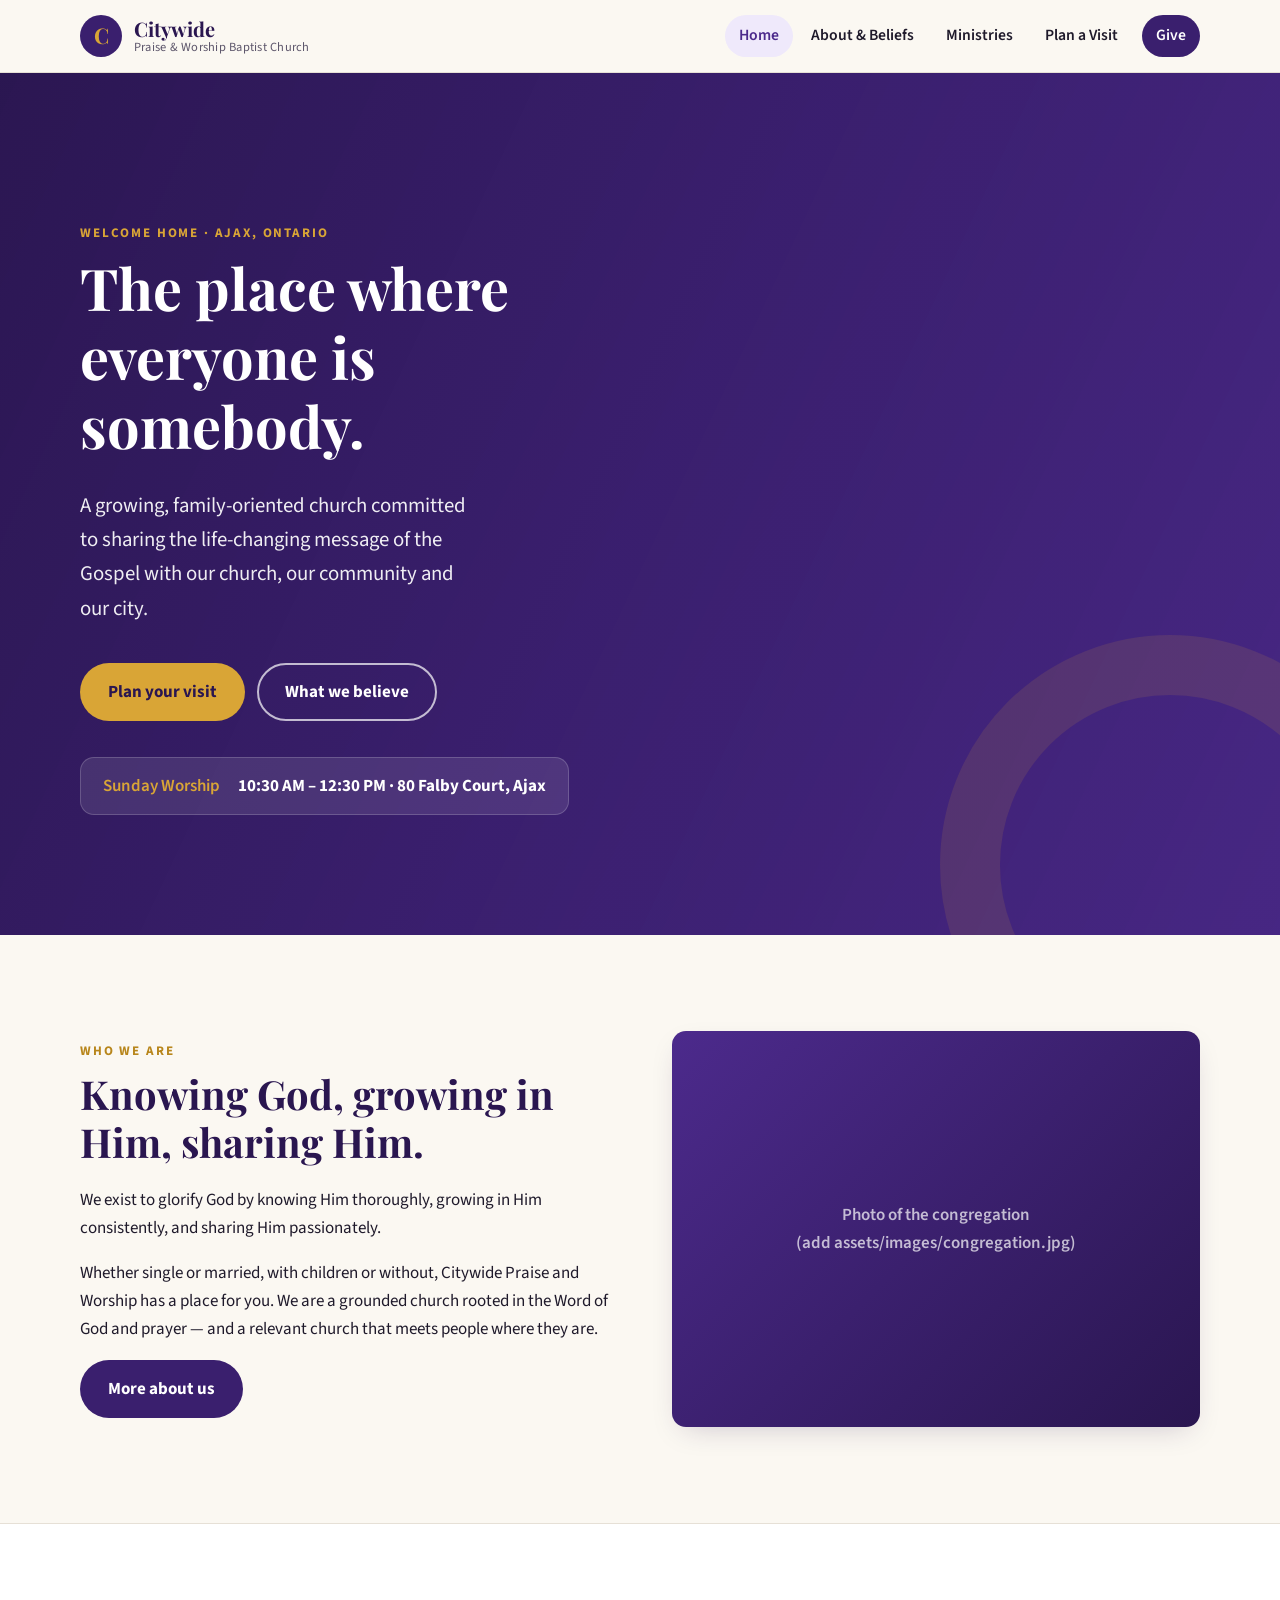
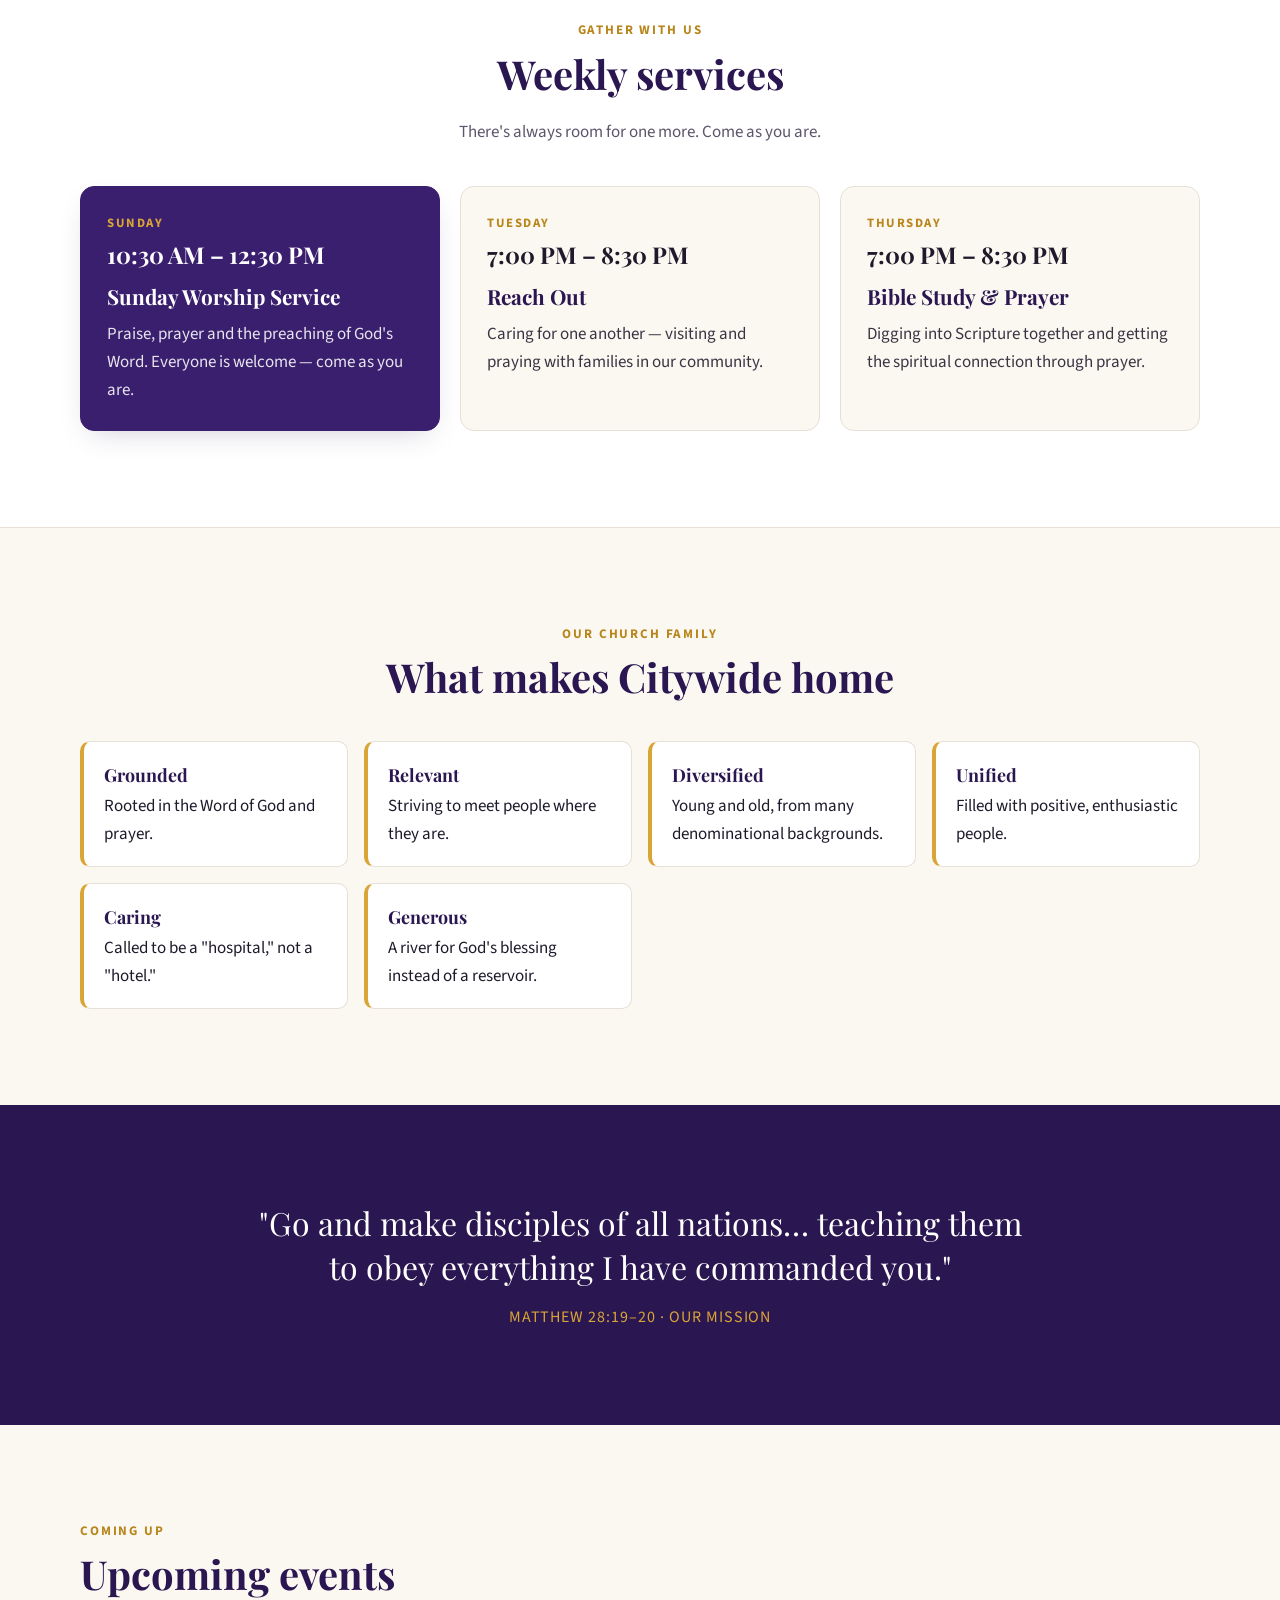
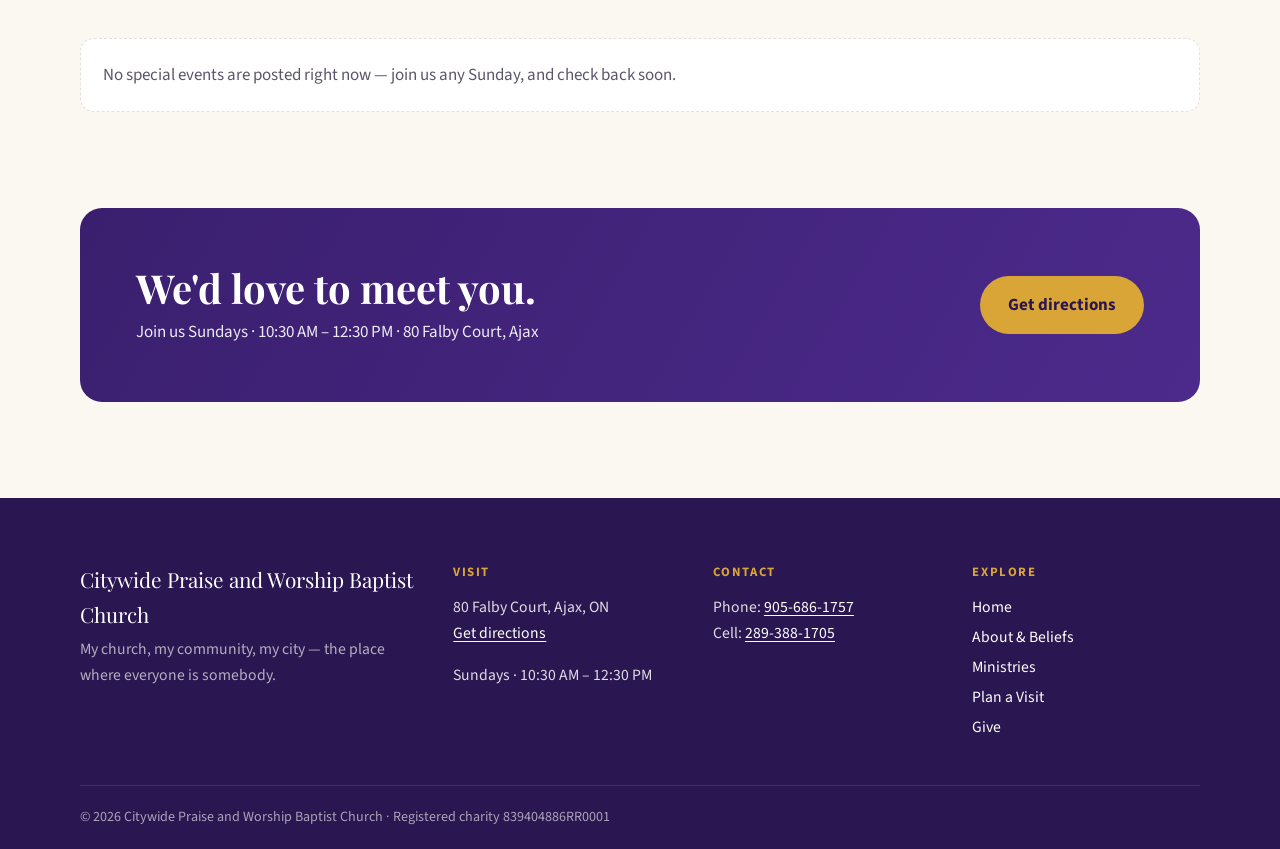
==== index.html @ 96a5d7d9 "Initial church website" ====
<!doctype html>
<html lang="en">
<head>
  <meta charset="utf-8">
  <meta name="viewport" content="width=device-width, initial-scale=1">
  <title>Citywide Praise and Worship Baptist Church | Ajax, Ontario</title>
  <meta name="description" content="Citywide Praise and Worship Baptist Church in Ajax, Ontario — a growing, family-oriented church where everyone is somebody. Join us Sundays at 10:30 AM.">
  <link rel="icon" href="assets/images/favicon.svg" type="image/svg+xml">
  <link rel="preconnect" href="https://fonts.googleapis.com">
  <link rel="preconnect" href="https://fonts.gstatic.com" crossorigin>
  <link href="https://fonts.googleapis.com/css2?family=Playfair+Display:wght@600;700&family=Source+Sans+3:wght@400;600;700&display=swap" rel="stylesheet">
  <link rel="stylesheet" href="assets/css/style.css">
</head>
<body data-page="home">
  <a class="skip-link" href="#main">Skip to content</a>
  <header id="site-header"></header>

  <main id="main">
    <!-- To add a background photo: save it as assets/images/hero.jpg and change the next line to
         <section class="hero" style="--hero-photo: url('assets/images/hero.jpg')">  -->
    <section class="hero">
      <div class="container">
        <p class="eyebrow">Welcome home · Ajax, Ontario</p>
        <h1>The place where everyone is somebody.</h1>
        <p class="hero-lead">A growing, family-oriented church committed to sharing the life-changing message of the Gospel with our church, our community and our city.</p>
        <div class="btn-row">
          <a class="btn btn-gold" href="visit.html">Plan your visit</a>
          <a class="btn btn-outline-light" href="about.html">What we believe</a>
        </div>
        <div class="hero-times"><span>Sunday Worship</span><b><b data-site="sundayTime"></b> · <b data-site="street"></b>, <b data-site="city"></b></b></div>
      </div>
    </section>

    <section>
      <div class="container grid-2">
        <div>
          <p class="eyebrow">Who we are</p>
          <h2>Knowing God, growing in Him, sharing Him.</h2>
          <p>We exist to glorify God by knowing Him thoroughly, growing in Him consistently, and sharing Him passionately.</p>
          <p>Whether single or married, with children or without, Citywide Praise and Worship has a place for you. We are a grounded church rooted in the Word of God and prayer — and a relevant church that meets people where they are.</p>
          <a class="btn btn-primary" href="about.html">More about us</a>
        </div>
        <div class="photo">
          <!-- Replace with a real photo: <img src="assets/images/congregation.jpg" alt="Our congregation worshipping together"> -->
          <div class="photo-label">Photo of the congregation<br>(add assets/images/congregation.jpg)</div>
        </div>
      </div>
    </section>

    <section class="section-alt">
      <div class="container">
        <div class="section-head center">
          <p class="eyebrow">Gather with us</p>
          <h2>Weekly services</h2>
          <p class="muted">There's always room for one more. Come as you are.</p>
        </div>
        <div class="services" data-services></div>
      </div>
    </section>

    <section>
      <div class="container">
        <div class="section-head center">
          <p class="eyebrow">Our church family</p>
          <h2>What makes Citywide home</h2>
        </div>
        <ul class="values">
          <li><strong>Grounded</strong>Rooted in the Word of God and prayer.</li>
          <li><strong>Relevant</strong>Striving to meet people where they are.</li>
          <li><strong>Diversified</strong>Young and old, from many denominational backgrounds.</li>
          <li><strong>Unified</strong>Filled with positive, enthusiastic people.</li>
          <li><strong>Caring</strong>Called to be a "hospital," not a "hotel."</li>
          <li><strong>Generous</strong>A river for God's blessing instead of a reservoir.</li>
        </ul>
      </div>
    </section>

    <section class="quote-band">
      <div class="container">
        <blockquote>"Go and make disciples of all nations… teaching them to obey everything I have commanded you."
          <cite>MATTHEW 28:19–20 · OUR MISSION</cite>
        </blockquote>
      </div>
    </section>

    <section>
      <div class="container">
        <div class="section-head">
          <p class="eyebrow">Coming up</p>
          <h2>Upcoming events</h2>
        </div>
        <div class="events" data-events data-limit="3"></div>
      </div>
    </section>

    <section style="padding-top:0">
      <div class="container">
        <div class="cta-band">
          <div>
            <h2>We'd love to meet you.</h2>
            <p>Join us <span data-site="sundayDay"></span> · <span data-site="sundayTime"></span> · <span data-site="street"></span>, <span data-site="city"></span></p>
          </div>
          <a class="btn btn-gold" href="visit.html">Get directions</a>
        </div>
      </div>
    </section>
  </main>

  <footer id="site-footer"></footer>
  <script src="assets/js/site-data.js"></script>
  <script src="assets/js/main.js"></script>
</body>
</html>
---- assets/css/style.css ----
/* Citywide Praise & Worship Baptist Church — site styles
   Colours live at the top; change them here and the whole site follows. */
:root {
  --purple-900: #2a1650;
  --purple-800: #3a1f6e;
  --purple-700: #4c2a8c;
  --purple-100: #efe9fb;
  --gold: #d9a536;
  --gold-dark: #b8861c;
  --cream: #fbf8f2;
  --ink: #1f1a2b;
  --muted: #5d566b;
  --line: #e6e0d6;
  --white: #ffffff;
  --radius: 14px;
  --shadow: 0 10px 30px -12px rgba(42, 22, 80, 0.25);
  --serif: "Playfair Display", Georgia, "Times New Roman", serif;
  --sans: "Source Sans 3", "Segoe UI", system-ui, -apple-system, sans-serif;
}

*, *::before, *::after { box-sizing: border-box; }
html { scroll-behavior: smooth; }
body {
  margin: 0; font-family: var(--sans); font-size: 1.0625rem; line-height: 1.65;
  color: var(--ink); background: var(--cream); -webkit-font-smoothing: antialiased;
}
img { max-width: 100%; display: block; }
a { color: var(--purple-700); text-underline-offset: 3px; }
a:hover { color: var(--purple-900); }
h1, h2, h3 { font-family: var(--serif); line-height: 1.2; color: var(--purple-900); margin: 0 0 .5em; }
h1 { font-size: clamp(2.2rem, 5vw, 3.6rem); }
h2 { font-size: clamp(1.75rem, 3.5vw, 2.5rem); }
h3 { font-size: 1.3rem; }
p { margin: 0 0 1em; }
.container { width: min(1120px, 100% - 32px); margin-inline: auto; }
.muted { color: var(--muted); }
.skip-link { position: absolute; left: -999px; top: 8px; background: var(--white); padding: 8px 14px; z-index: 100; border-radius: 8px; }
.skip-link:focus { left: 8px; }
:focus-visible { outline: 3px solid var(--gold); outline-offset: 2px; }

/* ---- Header ------------------------------------------------------------ */
#site-header { position: sticky; top: 0; z-index: 50; background: rgba(251, 248, 242, .94); backdrop-filter: blur(8px); border-bottom: 1px solid var(--line); }
.nav-wrap { display: flex; align-items: center; justify-content: space-between; gap: 16px; min-height: 72px; }
.brand { display: flex; align-items: center; gap: 12px; text-decoration: none; color: var(--purple-900); }
.brand-mark { width: 42px; height: 42px; border-radius: 50%; display: grid; place-items: center; background: var(--purple-800); color: var(--gold); font-family: var(--serif); font-weight: 700; font-size: 1.35rem; flex: none; }
.brand-text { display: flex; flex-direction: column; line-height: 1.15; }
.brand-text strong { font-family: var(--serif); font-size: 1.25rem; }
.brand-text small { font-size: .78rem; color: var(--muted); letter-spacing: .02em; }
.site-nav ul { list-style: none; display: flex; gap: 4px; margin: 0; padding: 0; align-items: center; }
.site-nav a { display: block; padding: 8px 14px; border-radius: 999px; text-decoration: none; color: var(--ink); font-weight: 600; font-size: .98rem; }
.site-nav a:hover { background: var(--purple-100); color: var(--purple-900); }
.site-nav a[aria-current="page"] { color: var(--purple-700); background: var(--purple-100); }
.site-nav a.nav-give { background: var(--purple-800); color: var(--white); margin-left: 6px; }
.site-nav a.nav-give:hover, .site-nav a.nav-give[aria-current="page"] { background: var(--purple-900); color: var(--white); }
.nav-toggle { display: none; background: none; border: 0; padding: 10px; cursor: pointer; }
.nav-toggle span { display: block; width: 24px; height: 2px; background: var(--purple-900); margin: 5px 0; transition: transform .2s, opacity .2s; }

@media (max-width: 880px) {
  .nav-toggle { display: block; }
  .site-nav { position: absolute; left: 0; right: 0; top: 100%; background: var(--cream); border-bottom: 1px solid var(--line); display: none; box-shadow: var(--shadow); }
  #site-header.open .site-nav { display: block; }
  .site-nav ul { flex-direction: column; align-items: stretch; padding: 8px 16px 16px; }
  .site-nav a { padding: 12px 14px; border-radius: 10px; }
  .site-nav a.nav-give { margin: 6px 0 0; text-align: center; }
  #site-header.open .nav-toggle span:nth-child(1) { transform: translateY(7px) rotate(45deg); }
  #site-header.open .nav-toggle span:nth-child(2) { opacity: 0; }
  #site-header.open .nav-toggle span:nth-child(3) { transform: translateY(-7px) rotate(-45deg); }
}

/* ---- Buttons ----------------------------------------------------------- */
.btn { display: inline-flex; align-items: center; gap: 8px; padding: 13px 26px; border-radius: 999px; font-weight: 700; text-decoration: none; border: 2px solid transparent; transition: transform .15s, background .15s; }
.btn:hover { transform: translateY(-1px); }
.btn-gold { background: var(--gold); color: var(--purple-900); }
.btn-gold:hover { background: #e6b54a; color: var(--purple-900); }
.btn-outline-light { border-color: rgba(255,255,255,.7); color: var(--white); }
.btn-outline-light:hover { background: rgba(255,255,255,.12); color: var(--white); }
.btn-primary { background: var(--purple-800); color: var(--white); }
.btn-primary:hover { background: var(--purple-900); color: var(--white); }
.btn-row { display: flex; flex-wrap: wrap; gap: 12px; }

/* ---- Hero -------------------------------------------------------------- */
.hero {
  position: relative; color: var(--white); padding: clamp(80px, 14vw, 150px) 0 clamp(70px, 10vw, 120px);
  background:
    linear-gradient(115deg, rgba(42,22,80,.94) 0%, rgba(58,31,110,.86) 50%, rgba(76,42,140,.7) 100%),
    var(--hero-photo, none) center / cover no-repeat,
    var(--purple-800);
  overflow: hidden;
}
.hero::after { content: ""; position: absolute; right: -120px; bottom: -160px; width: 460px; height: 460px; border-radius: 50%; border: 60px solid rgba(217,165,54,.12); pointer-events: none; }
.hero h1 { color: var(--white); max-width: 15ch; }
.hero .eyebrow { color: var(--gold); }
.hero-lead { font-size: clamp(1.1rem, 2vw, 1.3rem); max-width: 40ch; opacity: .92; margin-bottom: 1.8em; }
.hero-times { margin-top: 36px; display: inline-flex; flex-wrap: wrap; gap: 6px 18px; padding: 14px 22px; border-radius: var(--radius); background: rgba(255,255,255,.1); border: 1px solid rgba(255,255,255,.18); font-weight: 600; }
.hero-times span { color: var(--gold); }
.page-hero { background: var(--purple-800); color: var(--white); padding: 64px 0 56px; position: relative; overflow: hidden; }
.page-hero::after { content: ""; position: absolute; right: -80px; top: -120px; width: 320px; height: 320px; border-radius: 50%; border: 44px solid rgba(217,165,54,.13); }
.page-hero h1 { color: var(--white); margin: 0; }
.page-hero p { max-width: 60ch; opacity: .9; margin: 12px 0 0; font-size: 1.15rem; }
.eyebrow { text-transform: uppercase; letter-spacing: .14em; font-size: .82rem; font-weight: 700; color: var(--gold-dark); margin-bottom: .6em; }

/* ---- Sections ---------------------------------------------------------- */
section { padding: clamp(56px, 8vw, 96px) 0; }
.section-alt { background: var(--white); border-block: 1px solid var(--line); }
.section-head { max-width: 640px; margin-bottom: 40px; }
.section-head.center { text-align: center; margin-inline: auto; }
.grid-2 { display: grid; grid-template-columns: 1fr 1fr; gap: clamp(28px, 5vw, 64px); align-items: center; }
.grid-3 { display: grid; grid-template-columns: repeat(3, 1fr); gap: 22px; }
@media (max-width: 880px) { .grid-2, .grid-3 { grid-template-columns: 1fr; } }

.card { background: var(--white); border: 1px solid var(--line); border-radius: var(--radius); padding: 28px; }
.section-alt .card { background: var(--cream); }

/* Services */
.services { display: grid; grid-template-columns: repeat(auto-fit, minmax(240px, 1fr)); gap: 20px; }
.service-card { background: var(--white); border: 1px solid var(--line); border-radius: var(--radius); padding: 26px; }
.section-alt .service-card { background: var(--cream); }
.service-card.featured { background: var(--purple-800); color: var(--white); border-color: var(--purple-800); box-shadow: var(--shadow); }
.service-card.featured h3 { color: var(--white); }
.service-day { text-transform: uppercase; letter-spacing: .12em; font-size: .8rem; font-weight: 700; color: var(--gold-dark); margin: 0; }
.service-card.featured .service-day { color: var(--gold); }
.service-time { font-family: var(--serif); font-size: 1.45rem; font-weight: 700; margin: 2px 0 10px; }
.service-card p:last-child { margin: 0; opacity: .88; }

/* Values list */
.values { display: grid; grid-template-columns: repeat(auto-fit, minmax(250px, 1fr)); gap: 16px; list-style: none; padding: 0; margin: 0; }
.values li { background: var(--white); border: 1px solid var(--line); border-left: 4px solid var(--gold); border-radius: 10px; padding: 18px 20px; }
.values strong { display: block; font-family: var(--serif); color: var(--purple-900); font-size: 1.12rem; margin-bottom: 2px; }

/* Quote band */
.quote-band { background: var(--purple-900); color: var(--white); text-align: center; }
.quote-band blockquote { margin: 0 auto; max-width: 780px; font-family: var(--serif); font-size: clamp(1.4rem, 3vw, 2rem); line-height: 1.4; }
.quote-band cite { display: block; margin-top: 16px; font-family: var(--sans); font-style: normal; font-size: 1rem; color: var(--gold); letter-spacing: .06em; }

/* Events */
.events { display: grid; gap: 16px; }
.event-card { display: flex; gap: 20px; align-items: flex-start; background: var(--white); border: 1px solid var(--line); border-radius: var(--radius); padding: 22px; }
.event-card h3 { margin-bottom: 4px; }
.event-card p:last-child { margin: 0; }
.event-date { flex: none; width: 68px; text-align: center; background: var(--purple-100); border-radius: 12px; padding: 10px 0; color: var(--purple-800); }
.event-date span { display: block; text-transform: uppercase; font-size: .8rem; font-weight: 700; letter-spacing: .1em; }
.event-date strong { display: block; font-family: var(--serif); font-size: 1.8rem; line-height: 1; }
.event-meta { color: var(--gold-dark); font-weight: 600; margin-bottom: 6px; }
.empty-note { background: var(--white); border: 1px dashed var(--line); border-radius: var(--radius); padding: 22px; color: var(--muted); margin: 0; }

/* Photo placeholder */
.photo { border-radius: var(--radius); aspect-ratio: 4 / 3; background: linear-gradient(135deg, var(--purple-700), var(--purple-900)); position: relative; overflow: hidden; box-shadow: var(--shadow); }
.photo img { width: 100%; height: 100%; object-fit: cover; }
.photo-label { position: absolute; inset: 0; display: grid; place-items: center; color: rgba(255,255,255,.7); font-weight: 600; text-align: center; padding: 20px; }

/* Beliefs */
.beliefs { display: grid; grid-template-columns: repeat(2, 1fr); gap: 18px; }
@media (max-width: 880px) { .beliefs { grid-template-columns: 1fr; } }
.belief { background: var(--white); border: 1px solid var(--line); border-radius: var(--radius); padding: 26px; }
.belief h3 { display: flex; align-items: center; gap: 12px; }
.belief h3 .num { flex: none; width: 32px; height: 32px; border-radius: 50%; background: var(--purple-100); color: var(--purple-700); font-family: var(--sans); font-size: .9rem; display: grid; place-items: center; }
.belief p { margin: 0; }
.belief.wide { grid-column: 1 / -1; }

/* Leaders */
.leaders { display: grid; grid-template-columns: repeat(auto-fit, minmax(240px, 300px)); gap: 22px; }
.leader-card { background: var(--white); border: 1px solid var(--line); border-radius: var(--radius); padding: 28px; text-align: center; }
.leader-card img, .leader-initials { width: 120px; height: 120px; border-radius: 50%; margin: 0 auto 16px; object-fit: cover; }
.leader-initials { display: grid; place-items: center; background: var(--purple-800); color: var(--gold); font-family: var(--serif); font-size: 2.4rem; font-weight: 700; }
.leader-card h3 { margin-bottom: 2px; }
.leader-role { color: var(--gold-dark); font-weight: 700; text-transform: uppercase; letter-spacing: .1em; font-size: .82rem; }

/* Ministries */
.ministry { display: grid; grid-template-columns: 76px 1fr; gap: 22px; background: var(--white); border: 1px solid var(--line); border-radius: var(--radius); padding: 30px; }
.ministry + .ministry { margin-top: 20px; }
.ministry-icon { width: 76px; height: 76px; border-radius: 18px; background: var(--purple-100); color: var(--purple-700); display: grid; place-items: center; }
.ministry ul { margin: 0; padding-left: 1.2em; }
.ministry li { margin-bottom: 4px; }
@media (max-width: 600px) { .ministry { grid-template-columns: 1fr; } }

/* Map + contact */
.map-frame { width: 100%; aspect-ratio: 4 / 3; border: 0; border-radius: var(--radius); box-shadow: var(--shadow); background: var(--purple-100); }
.info-list { list-style: none; padding: 0; margin: 0 0 24px; }
.info-list li { padding: 14px 0; border-bottom: 1px solid var(--line); display: grid; grid-template-columns: 110px 1fr; gap: 12px; }
.info-list li:last-child { border-bottom: 0; }
.info-list .label { font-weight: 700; color: var(--purple-900); }

/* FAQ */
details { background: var(--white); border: 1px solid var(--line); border-radius: 12px; padding: 0 22px; }
details + details { margin-top: 12px; }
summary { cursor: pointer; padding: 18px 0; font-weight: 700; color: var(--purple-900); list-style: none; display: flex; justify-content: space-between; gap: 12px; }
summary::-webkit-details-marker { display: none; }
summary::after { content: "+"; font-size: 1.4rem; line-height: 1; color: var(--gold-dark); }
details[open] summary::after { content: "–"; }
details p { padding-bottom: 18px; margin: 0; }

/* Give */
.give-option { background: var(--white); border: 1px solid var(--line); border-radius: var(--radius); padding: 30px; display: flex; flex-direction: column; }
.give-option .btn { margin-top: auto; align-self: flex-start; }
.give-option h3 { margin-bottom: 8px; }

/* CTA band */
.cta-band { background: linear-gradient(120deg, var(--purple-800), var(--purple-700)); color: var(--white); border-radius: 22px; padding: clamp(32px, 6vw, 56px); display: flex; flex-wrap: wrap; justify-content: space-between; align-items: center; gap: 24px; }
.cta-band h2 { color: var(--white); margin: 0 0 6px; }
.cta-band p { margin: 0; opacity: .9; }

/* ---- Footer ------------------------------------------------------------ */
#site-footer { background: var(--purple-900); color: rgba(255,255,255,.85); padding: 64px 0 0; font-size: .98rem; }
#site-footer a { color: var(--white); }
#site-footer a:hover { color: var(--gold); }
#site-footer h4 { color: var(--gold); text-transform: uppercase; letter-spacing: .12em; font-size: .8rem; margin: 0 0 12px; }
#site-footer .muted { color: rgba(255,255,255,.65); }
.footer-grid { display: grid; grid-template-columns: 1.5fr 1fr 1fr 1fr; gap: 32px; }
@media (max-width: 880px) { .footer-grid { grid-template-columns: 1fr 1fr; } }
@media (max-width: 520px) { .footer-grid { grid-template-columns: 1fr; } }
.footer-name { font-family: var(--serif); font-size: 1.3rem; color: var(--white); margin-bottom: 6px; }
.footer-links { list-style: none; padding: 0; margin: 0; }
.footer-links li { margin-bottom: 4px; }
.footer-links a { text-decoration: none; }
.social { display: flex; gap: 10px; }
.social a { width: 38px; height: 38px; border-radius: 50%; background: rgba(255,255,255,.1); display: grid; place-items: center; }
.footer-bottom { border-top: 1px solid rgba(255,255,255,.12); margin-top: 40px; padding: 20px 0; font-size: .88rem; color: rgba(255,255,255,.6); }
.footer-bottom p { margin: 0; }
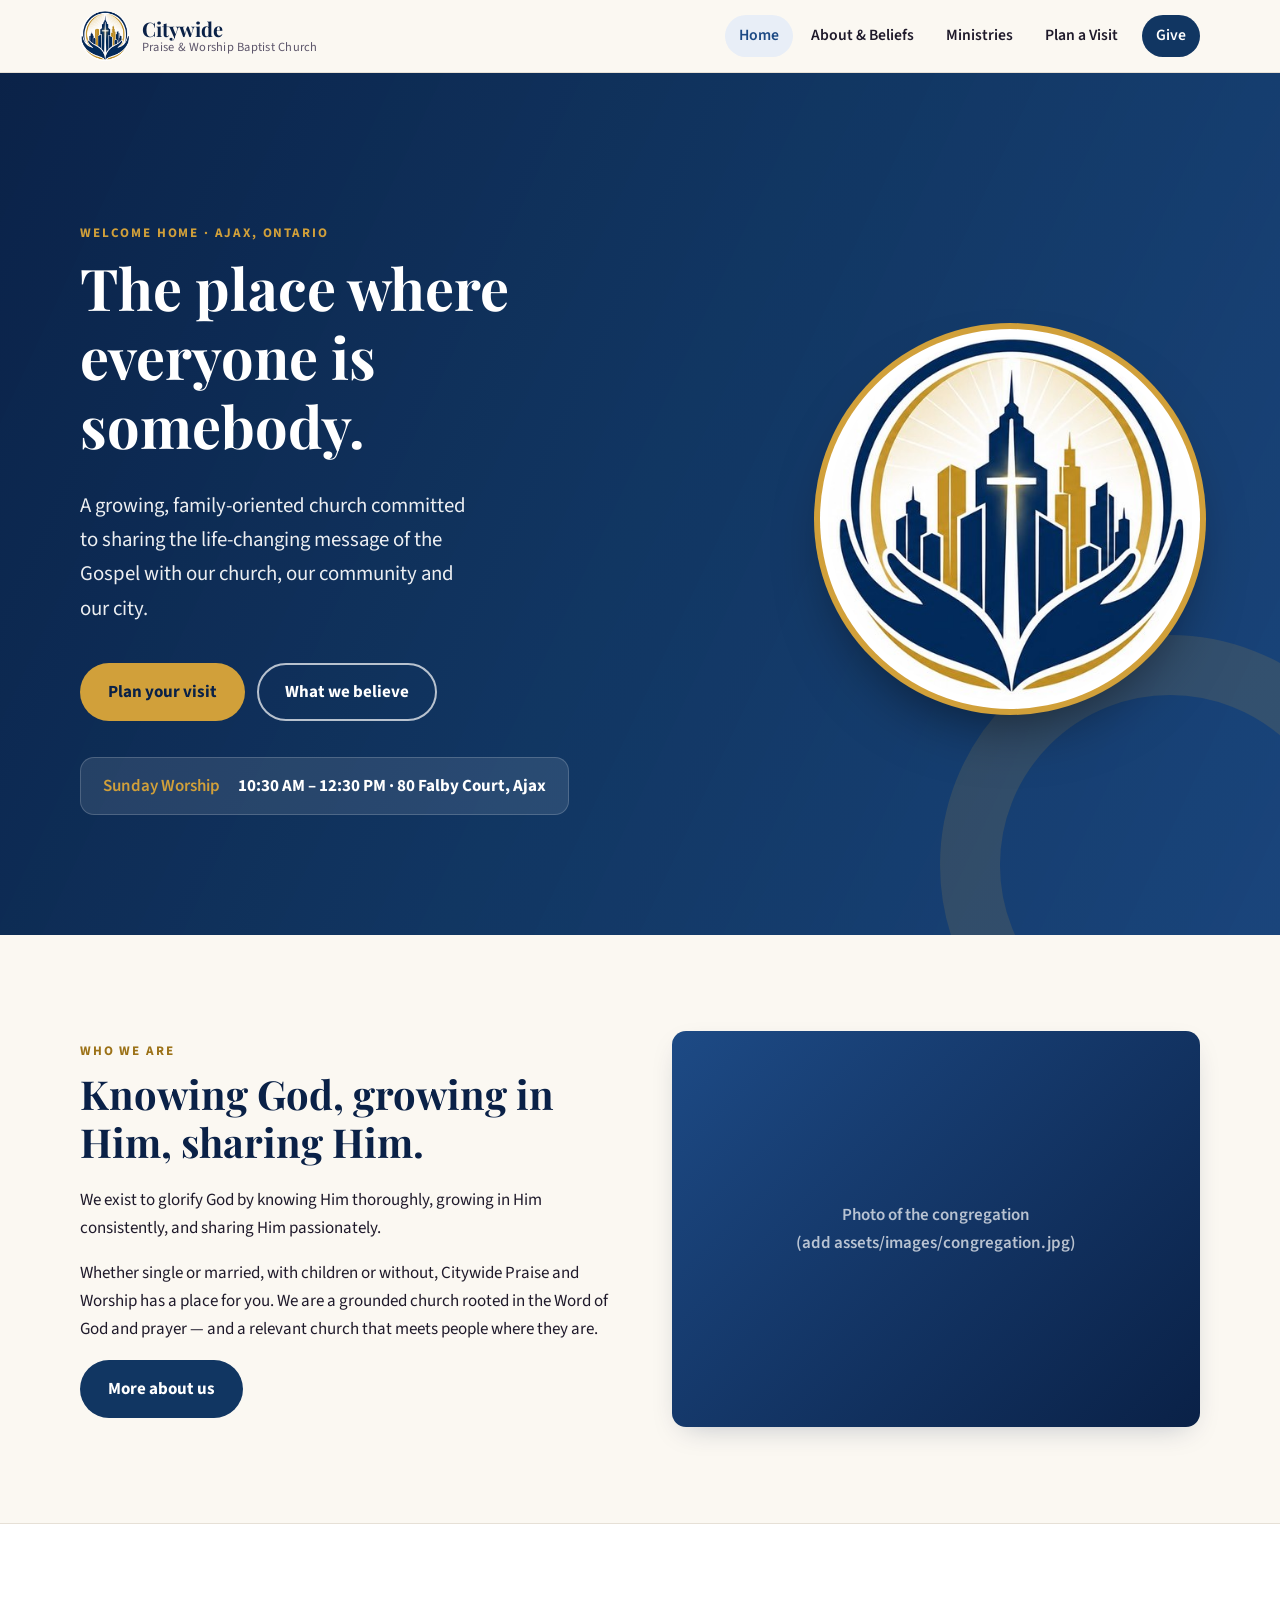
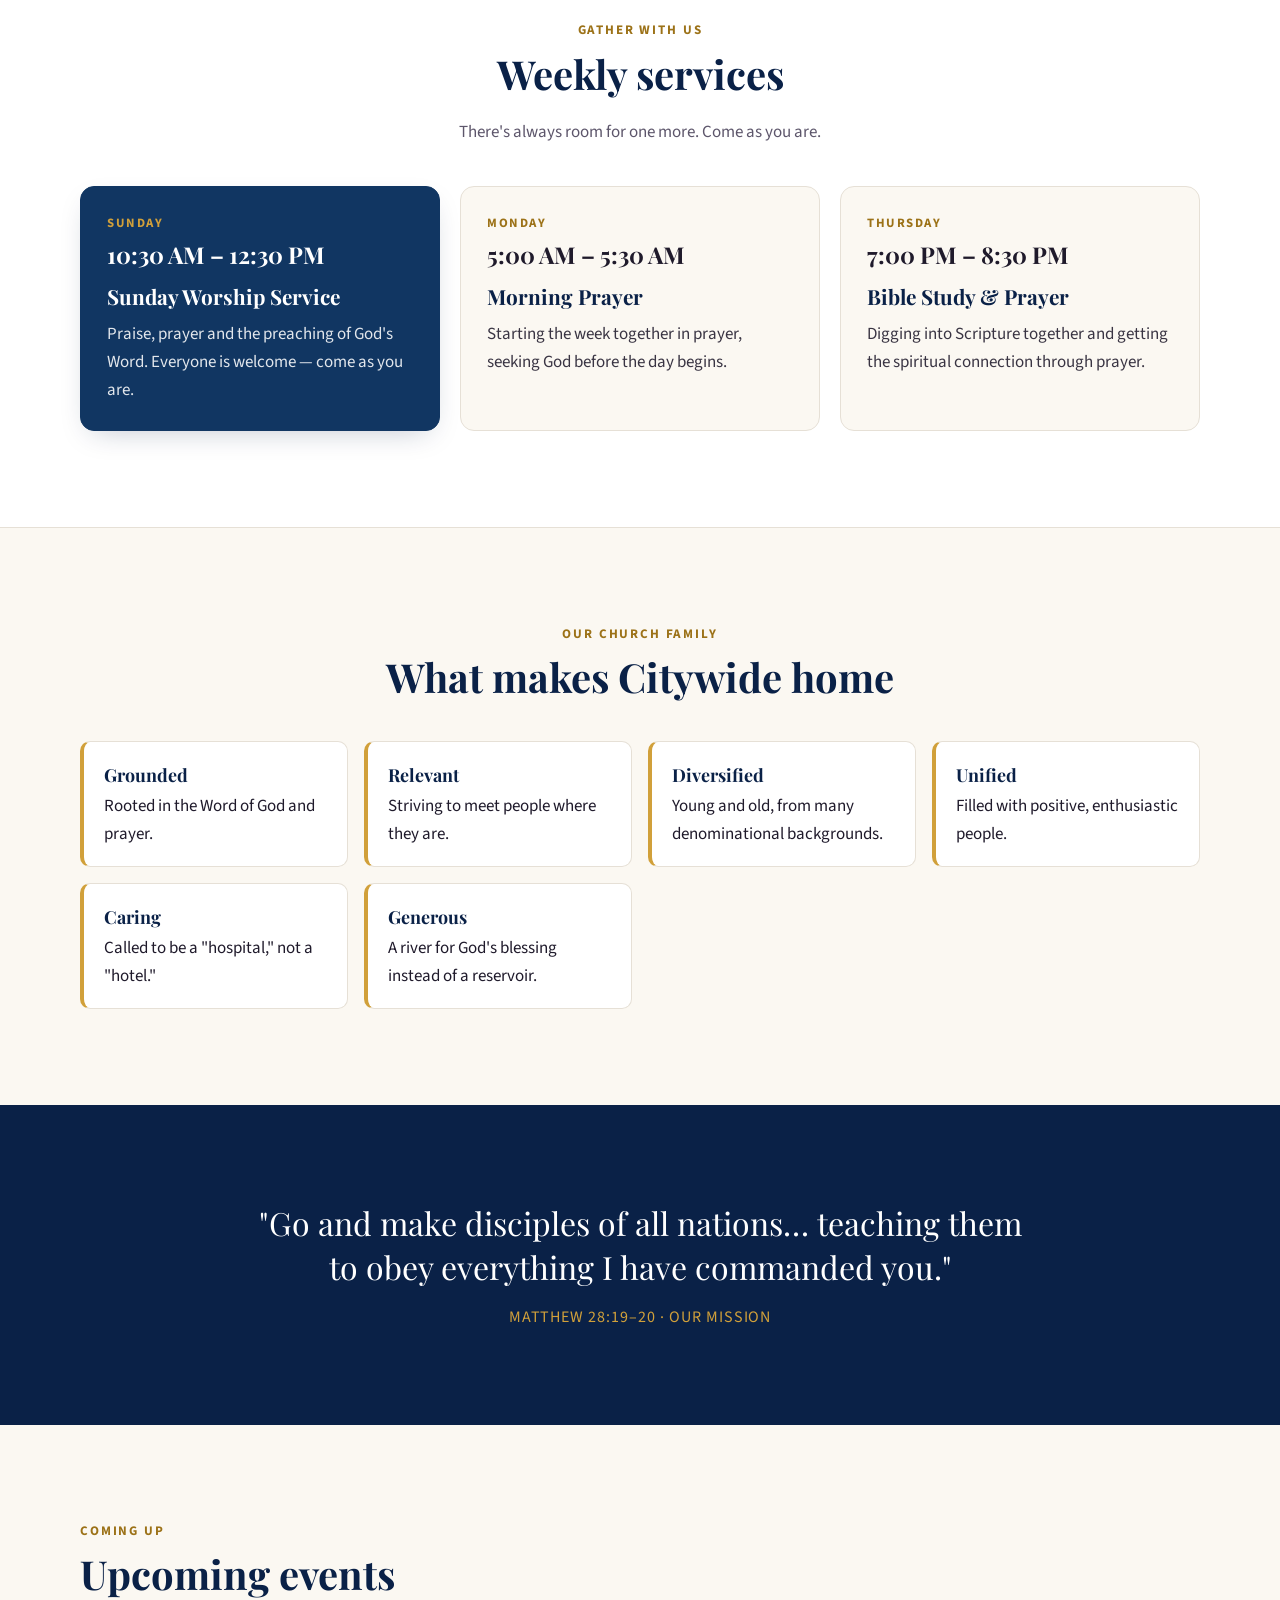
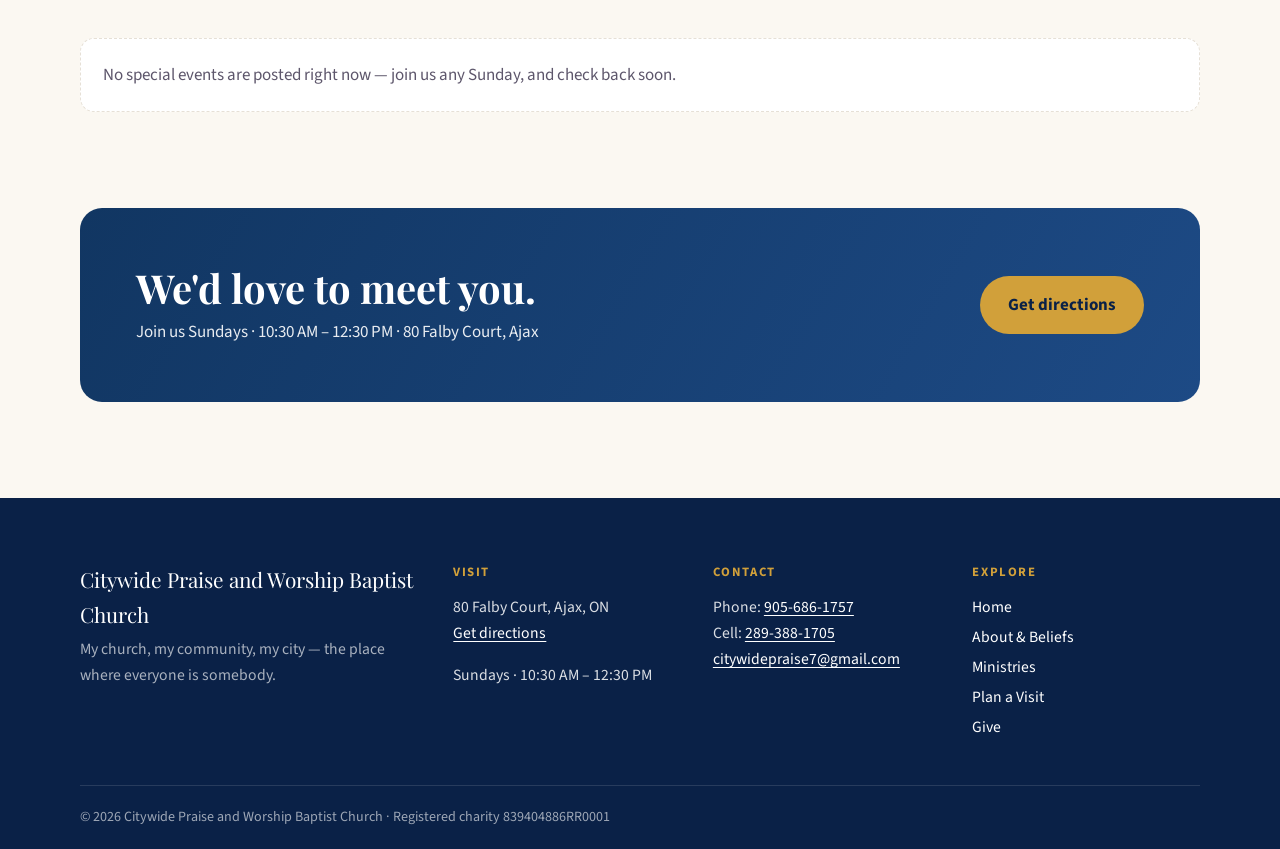
==== commit be608779: "Add church logo, navy and gold brand colours, Bishop Lwamba bio, share previews" ====
--- a/index.html
+++ b/index.html
@@ -5,7 +5,16 @@
   <meta name="viewport" content="width=device-width, initial-scale=1">
   <title>Citywide Praise and Worship Baptist Church | Ajax, Ontario</title>
   <meta name="description" content="Citywide Praise and Worship Baptist Church in Ajax, Ontario — a growing, family-oriented church where everyone is somebody. Join us Sundays at 10:30 AM.">
-  <link rel="icon" href="assets/images/favicon.svg" type="image/svg+xml">
+  <link rel="icon" href="assets/images/favicon.png" type="image/png">
+  <link rel="apple-touch-icon" href="assets/images/apple-touch-icon.png">
+  <meta name="theme-color" content="#113662">
+  <meta property="og:type" content="website">
+  <meta property="og:site_name" content="Citywide Praise and Worship Baptist Church">
+  <meta property="og:title" content="Citywide Praise and Worship Baptist Church | Ajax, Ontario">
+  <meta property="og:description" content="Citywide Praise and Worship Baptist Church in Ajax, Ontario — a growing, family-oriented church where everyone is somebody. Join us Sundays at 10:30 AM.">
+  <meta property="og:url" content="https://citywidepraise.ca/">
+  <meta property="og:image" content="https://citywidepraise.ca/assets/images/share.jpg">
+  <meta name="twitter:card" content="summary_large_image">
   <link rel="preconnect" href="https://fonts.googleapis.com">
   <link rel="preconnect" href="https://fonts.gstatic.com" crossorigin>
   <link href="https://fonts.googleapis.com/css2?family=Playfair+Display:wght@600;700&family=Source+Sans+3:wght@400;600;700&display=swap" rel="stylesheet">
@@ -19,7 +28,8 @@
     <!-- To add a background photo: save it as assets/images/hero.jpg and change the next line to
          <section class="hero" style="--hero-photo: url('assets/images/hero.jpg')">  -->
     <section class="hero">
-      <div class="container">
+      <div class="container hero-grid">
+        <div>
         <p class="eyebrow">Welcome home · Ajax, Ontario</p>
         <h1>The place where everyone is somebody.</h1>
         <p class="hero-lead">A growing, family-oriented church committed to sharing the life-changing message of the Gospel with our church, our community and our city.</p>
@@ -28,6 +38,8 @@
           <a class="btn btn-outline-light" href="about.html">What we believe</a>
         </div>
         <div class="hero-times"><span>Sunday Worship</span><b><b data-site="sundayTime"></b> · <b data-site="street"></b>, <b data-site="city"></b></b></div>
+        </div>
+        <img class="hero-emblem" src="assets/images/emblem.jpg" alt="Citywide Praise &amp; Worship emblem" width="440" height="440">
       </div>
     </section>
 
--- a/assets/css/style.css
+++ b/assets/css/style.css
@@ -1,19 +1,21 @@
 /* Citywide Praise & Worship Baptist Church — site styles
    Colours live at the top; change them here and the whole site follows. */
 :root {
-  --purple-900: #2a1650;
-  --purple-800: #3a1f6e;
-  --purple-700: #4c2a8c;
-  --purple-100: #efe9fb;
-  --gold: #d9a536;
-  --gold-dark: #b8861c;
+  /* Brand colours taken from the church logo (navy + gold).
+     The "purple" names are historical — they hold the navy shades. */
+  --purple-900: #0a2147;
+  --purple-800: #113662;
+  --purple-700: #1d4a85;
+  --purple-100: #e8eef7;
+  --gold: #d1a03a;
+  --gold-dark: #9c7218;
   --cream: #fbf8f2;
   --ink: #1f1a2b;
   --muted: #5d566b;
   --line: #e6e0d6;
   --white: #ffffff;
   --radius: 14px;
-  --shadow: 0 10px 30px -12px rgba(42, 22, 80, 0.25);
+  --shadow: 0 10px 30px -12px rgba(10, 33, 71, 0.28);
   --serif: "Playfair Display", Georgia, "Times New Roman", serif;
   --sans: "Source Sans 3", "Segoe UI", system-ui, -apple-system, sans-serif;
 }
@@ -42,7 +44,7 @@
 #site-header { position: sticky; top: 0; z-index: 50; background: rgba(251, 248, 242, .94); backdrop-filter: blur(8px); border-bottom: 1px solid var(--line); }
 .nav-wrap { display: flex; align-items: center; justify-content: space-between; gap: 16px; min-height: 72px; }
 .brand { display: flex; align-items: center; gap: 12px; text-decoration: none; color: var(--purple-900); }
-.brand-mark { width: 42px; height: 42px; border-radius: 50%; display: grid; place-items: center; background: var(--purple-800); color: var(--gold); font-family: var(--serif); font-weight: 700; font-size: 1.35rem; flex: none; }
+.brand-mark { width: 50px; height: 50px; border-radius: 50%; background: var(--white); flex: none; object-fit: cover; }
 .brand-text { display: flex; flex-direction: column; line-height: 1.15; }
 .brand-text strong { font-family: var(--serif); font-size: 1.25rem; }
 .brand-text small { font-size: .78rem; color: var(--muted); letter-spacing: .02em; }
@@ -71,7 +73,7 @@
 .btn { display: inline-flex; align-items: center; gap: 8px; padding: 13px 26px; border-radius: 999px; font-weight: 700; text-decoration: none; border: 2px solid transparent; transition: transform .15s, background .15s; }
 .btn:hover { transform: translateY(-1px); }
 .btn-gold { background: var(--gold); color: var(--purple-900); }
-.btn-gold:hover { background: #e6b54a; color: var(--purple-900); }
+.btn-gold:hover { background: #ddb052; color: var(--purple-900); }
 .btn-outline-light { border-color: rgba(255,255,255,.7); color: var(--white); }
 .btn-outline-light:hover { background: rgba(255,255,255,.12); color: var(--white); }
 .btn-primary { background: var(--purple-800); color: var(--white); }
@@ -82,19 +84,25 @@
 .hero {
   position: relative; color: var(--white); padding: clamp(80px, 14vw, 150px) 0 clamp(70px, 10vw, 120px);
   background:
-    linear-gradient(115deg, rgba(42,22,80,.94) 0%, rgba(58,31,110,.86) 50%, rgba(76,42,140,.7) 100%),
+    linear-gradient(115deg, rgba(10,33,71,.95) 0%, rgba(17,54,98,.88) 50%, rgba(29,74,133,.72) 100%),
     var(--hero-photo, none) center / cover no-repeat,
     var(--purple-800);
   overflow: hidden;
 }
-.hero::after { content: ""; position: absolute; right: -120px; bottom: -160px; width: 460px; height: 460px; border-radius: 50%; border: 60px solid rgba(217,165,54,.12); pointer-events: none; }
+.hero::after { content: ""; position: absolute; right: -120px; bottom: -160px; width: 460px; height: 460px; border-radius: 50%; border: 60px solid rgba(209,160,58,.14); pointer-events: none; }
 .hero h1 { color: var(--white); max-width: 15ch; }
+.hero-grid { display: grid; grid-template-columns: 1fr auto; gap: 48px; align-items: center; position: relative; z-index: 1; }
+.hero-emblem { width: clamp(260px, 30vw, 380px); height: auto; border-radius: 50%; background: var(--white); border: 8px solid rgba(255,255,255,.9); box-shadow: 0 0 0 6px var(--gold), 0 30px 60px -20px rgba(0,0,0,.55); }
+@media (max-width: 880px) {
+  .hero-grid { grid-template-columns: 1fr; gap: 28px; }
+  .hero-emblem { order: -1; width: 140px; border-width: 4px; box-shadow: 0 0 0 4px var(--gold); }
+}
 .hero .eyebrow { color: var(--gold); }
 .hero-lead { font-size: clamp(1.1rem, 2vw, 1.3rem); max-width: 40ch; opacity: .92; margin-bottom: 1.8em; }
 .hero-times { margin-top: 36px; display: inline-flex; flex-wrap: wrap; gap: 6px 18px; padding: 14px 22px; border-radius: var(--radius); background: rgba(255,255,255,.1); border: 1px solid rgba(255,255,255,.18); font-weight: 600; }
 .hero-times span { color: var(--gold); }
 .page-hero { background: var(--purple-800); color: var(--white); padding: 64px 0 56px; position: relative; overflow: hidden; }
-.page-hero::after { content: ""; position: absolute; right: -80px; top: -120px; width: 320px; height: 320px; border-radius: 50%; border: 44px solid rgba(217,165,54,.13); }
+.page-hero::after { content: ""; position: absolute; right: -80px; top: -120px; width: 320px; height: 320px; border-radius: 50%; border: 44px solid rgba(209,160,58,.15); }
 .page-hero h1 { color: var(--white); margin: 0; }
 .page-hero p { max-width: 60ch; opacity: .9; margin: 12px 0 0; font-size: 1.15rem; }
 .eyebrow { text-transform: uppercase; letter-spacing: .14em; font-size: .82rem; font-weight: 700; color: var(--gold-dark); margin-bottom: .6em; }
@@ -158,12 +166,24 @@
 .belief.wide { grid-column: 1 / -1; }
 
 /* Leaders */
-.leaders { display: grid; grid-template-columns: repeat(auto-fit, minmax(240px, 300px)); gap: 22px; }
-.leader-card { background: var(--white); border: 1px solid var(--line); border-radius: var(--radius); padding: 28px; text-align: center; }
-.leader-card img, .leader-initials { width: 120px; height: 120px; border-radius: 50%; margin: 0 auto 16px; object-fit: cover; }
-.leader-initials { display: grid; place-items: center; background: var(--purple-800); color: var(--gold); font-family: var(--serif); font-size: 2.4rem; font-weight: 700; }
-.leader-card h3 { margin-bottom: 2px; }
-.leader-role { color: var(--gold-dark); font-weight: 700; text-transform: uppercase; letter-spacing: .1em; font-size: .82rem; }
+.leaders { display: grid; gap: 24px; }
+.leader-card { background: var(--white); border: 1px solid var(--line); border-radius: var(--radius); padding: clamp(24px, 4vw, 40px); display: grid; grid-template-columns: 220px 1fr; gap: clamp(24px, 4vw, 48px); align-items: start; box-shadow: var(--shadow); }
+.leader-photo, .leader-initials { width: 220px; height: 220px; border-radius: 50%; object-fit: cover; }
+.leader-initials { display: grid; place-items: center; background: var(--purple-800); color: var(--gold); font-family: var(--serif); font-size: 4rem; font-weight: 700; border: 6px solid var(--gold); }
+.leader-card h3 { font-size: clamp(1.6rem, 3vw, 2.1rem); margin-bottom: 4px; }
+.leader-role { color: var(--gold-dark); font-weight: 700; text-transform: uppercase; letter-spacing: .12em; font-size: .85rem; margin-bottom: 18px; }
+.leader-bio p:first-child { font-size: 1.15rem; color: var(--purple-900); }
+.leader-bio p:last-child { margin-bottom: 0; }
+@media (max-width: 700px) {
+  .leader-card { grid-template-columns: 1fr; text-align: center; }
+  .leader-photo, .leader-initials { width: 160px; height: 160px; margin: 0 auto; }
+  .leader-bio { text-align: left; }
+}
+
+/* Mission + logo */
+.mission-band { background: var(--white); border-block: 1px solid var(--line); }
+.logo-card { background: var(--white); border-radius: var(--radius); padding: 12px; }
+.logo-card img { width: 100%; height: auto; }
 
 /* Ministries */
 .ministry { display: grid; grid-template-columns: 76px 1fr; gap: 22px; background: var(--white); border: 1px solid var(--line); border-radius: var(--radius); padding: 30px; }
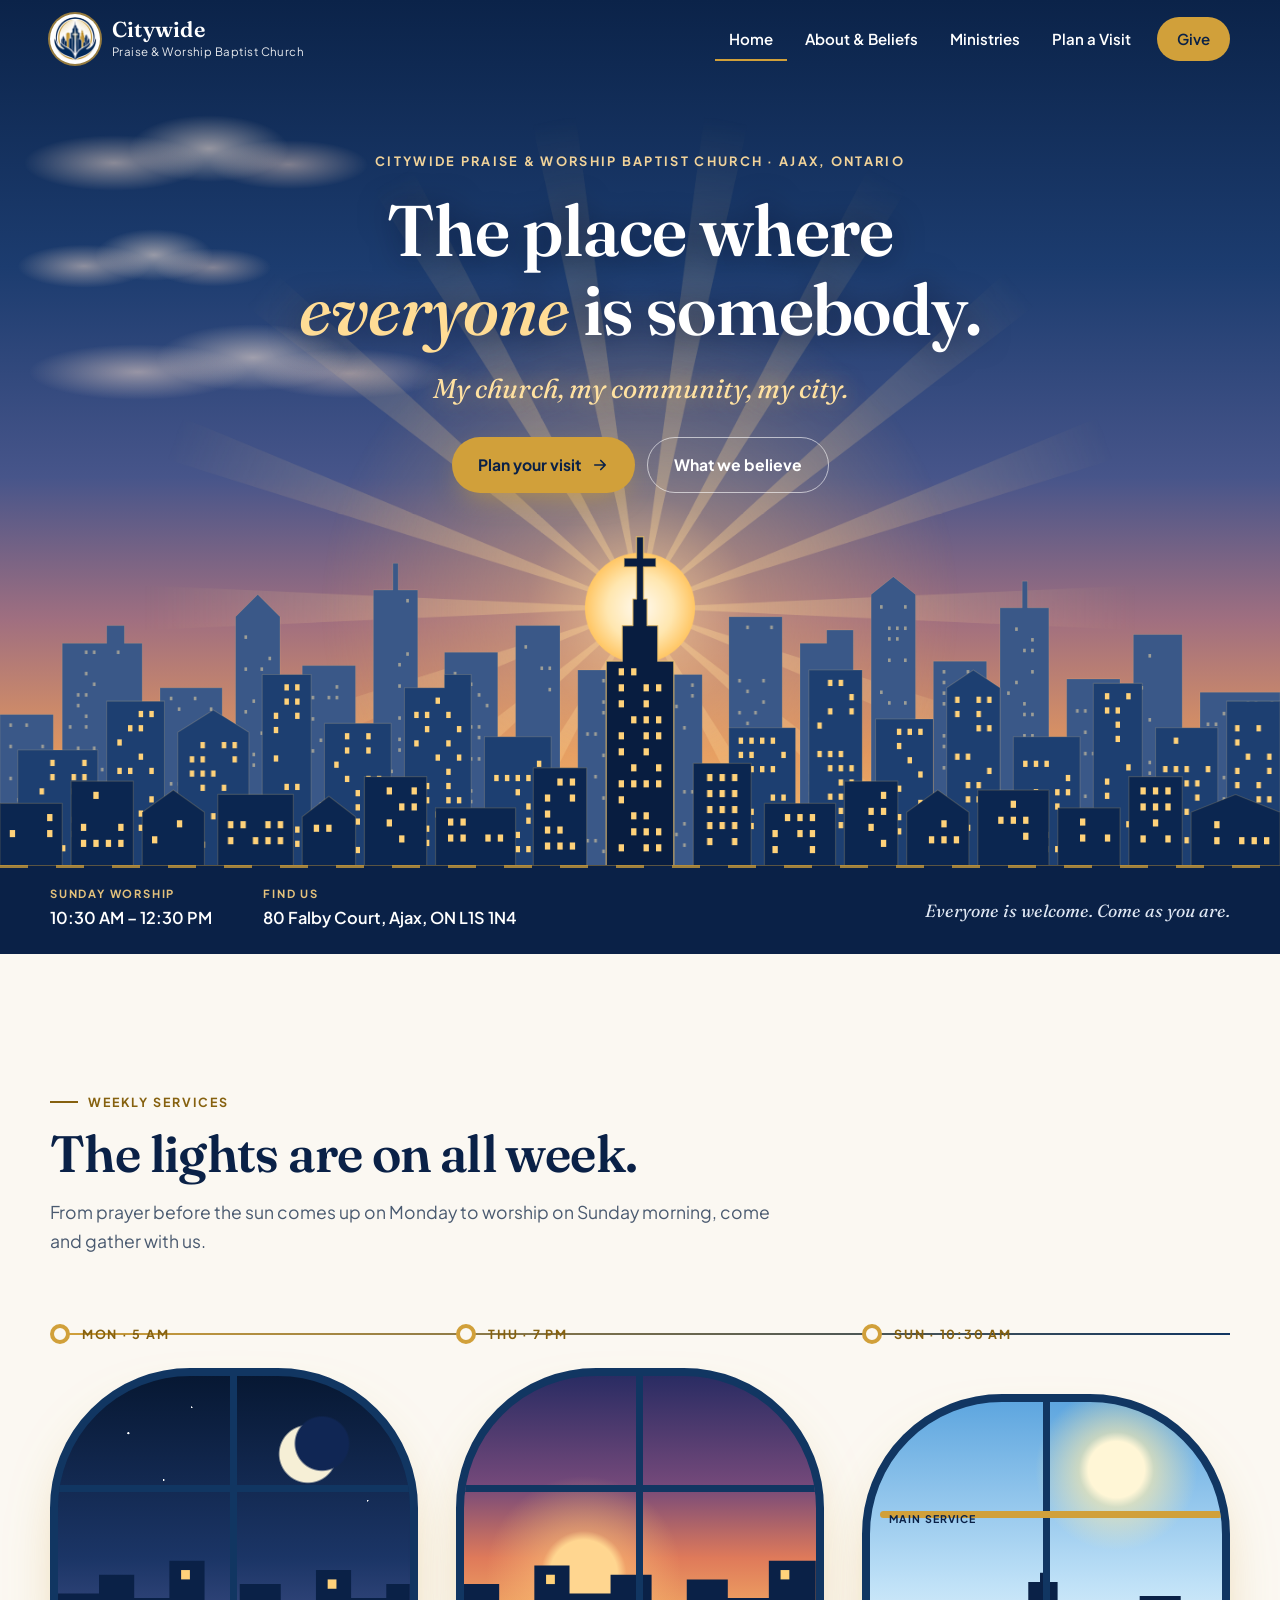
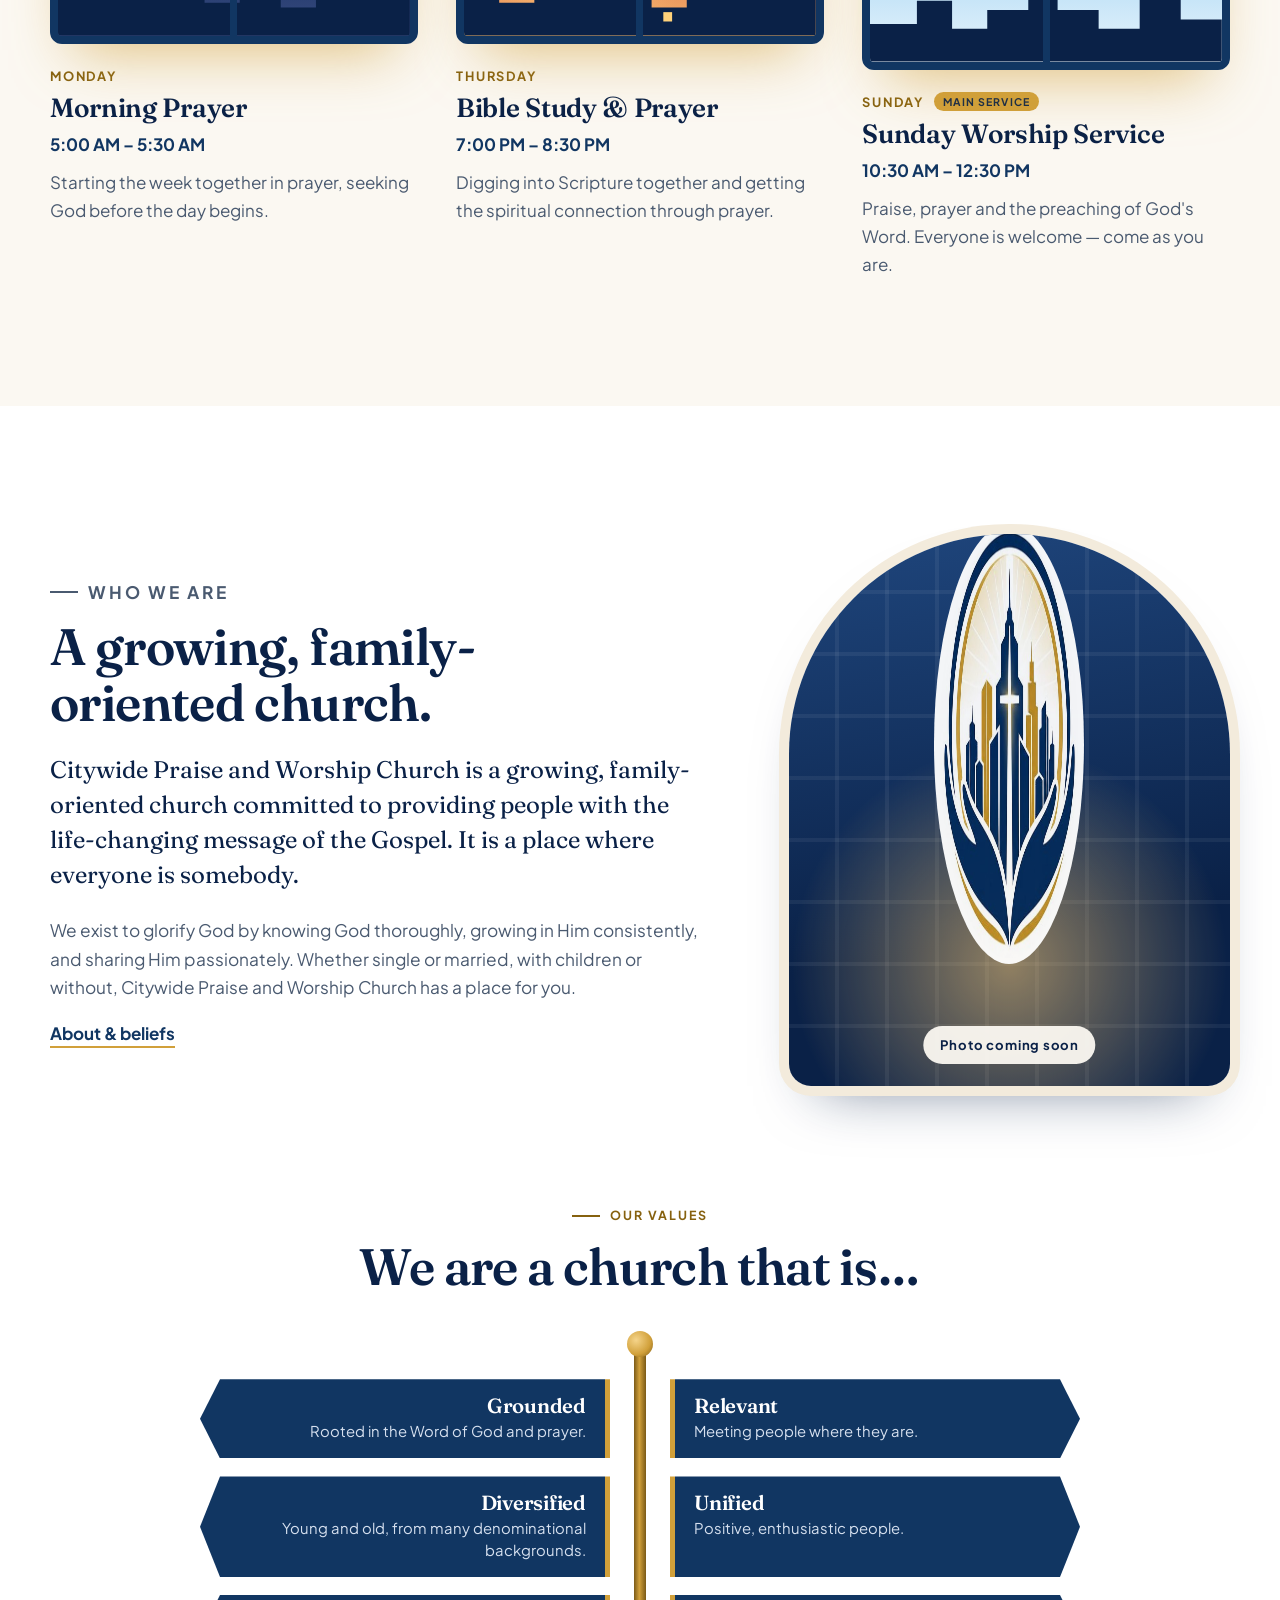
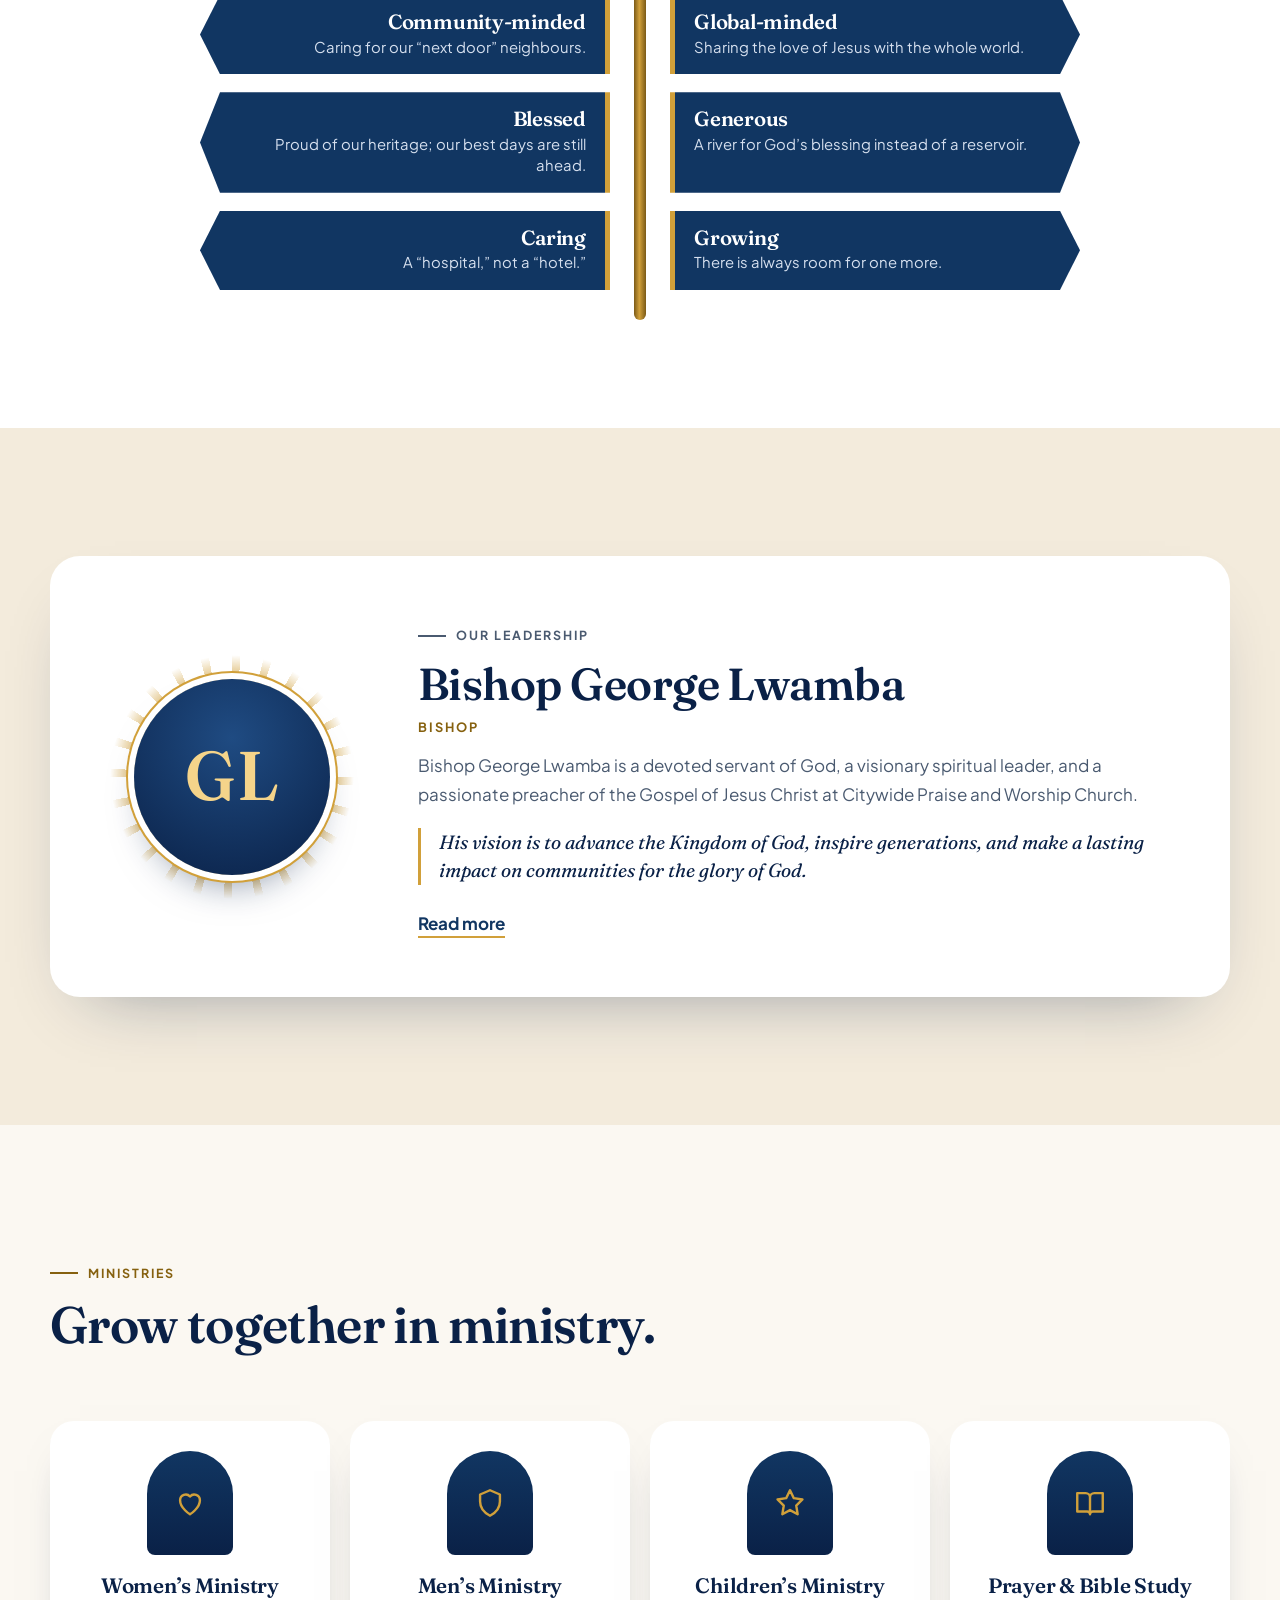
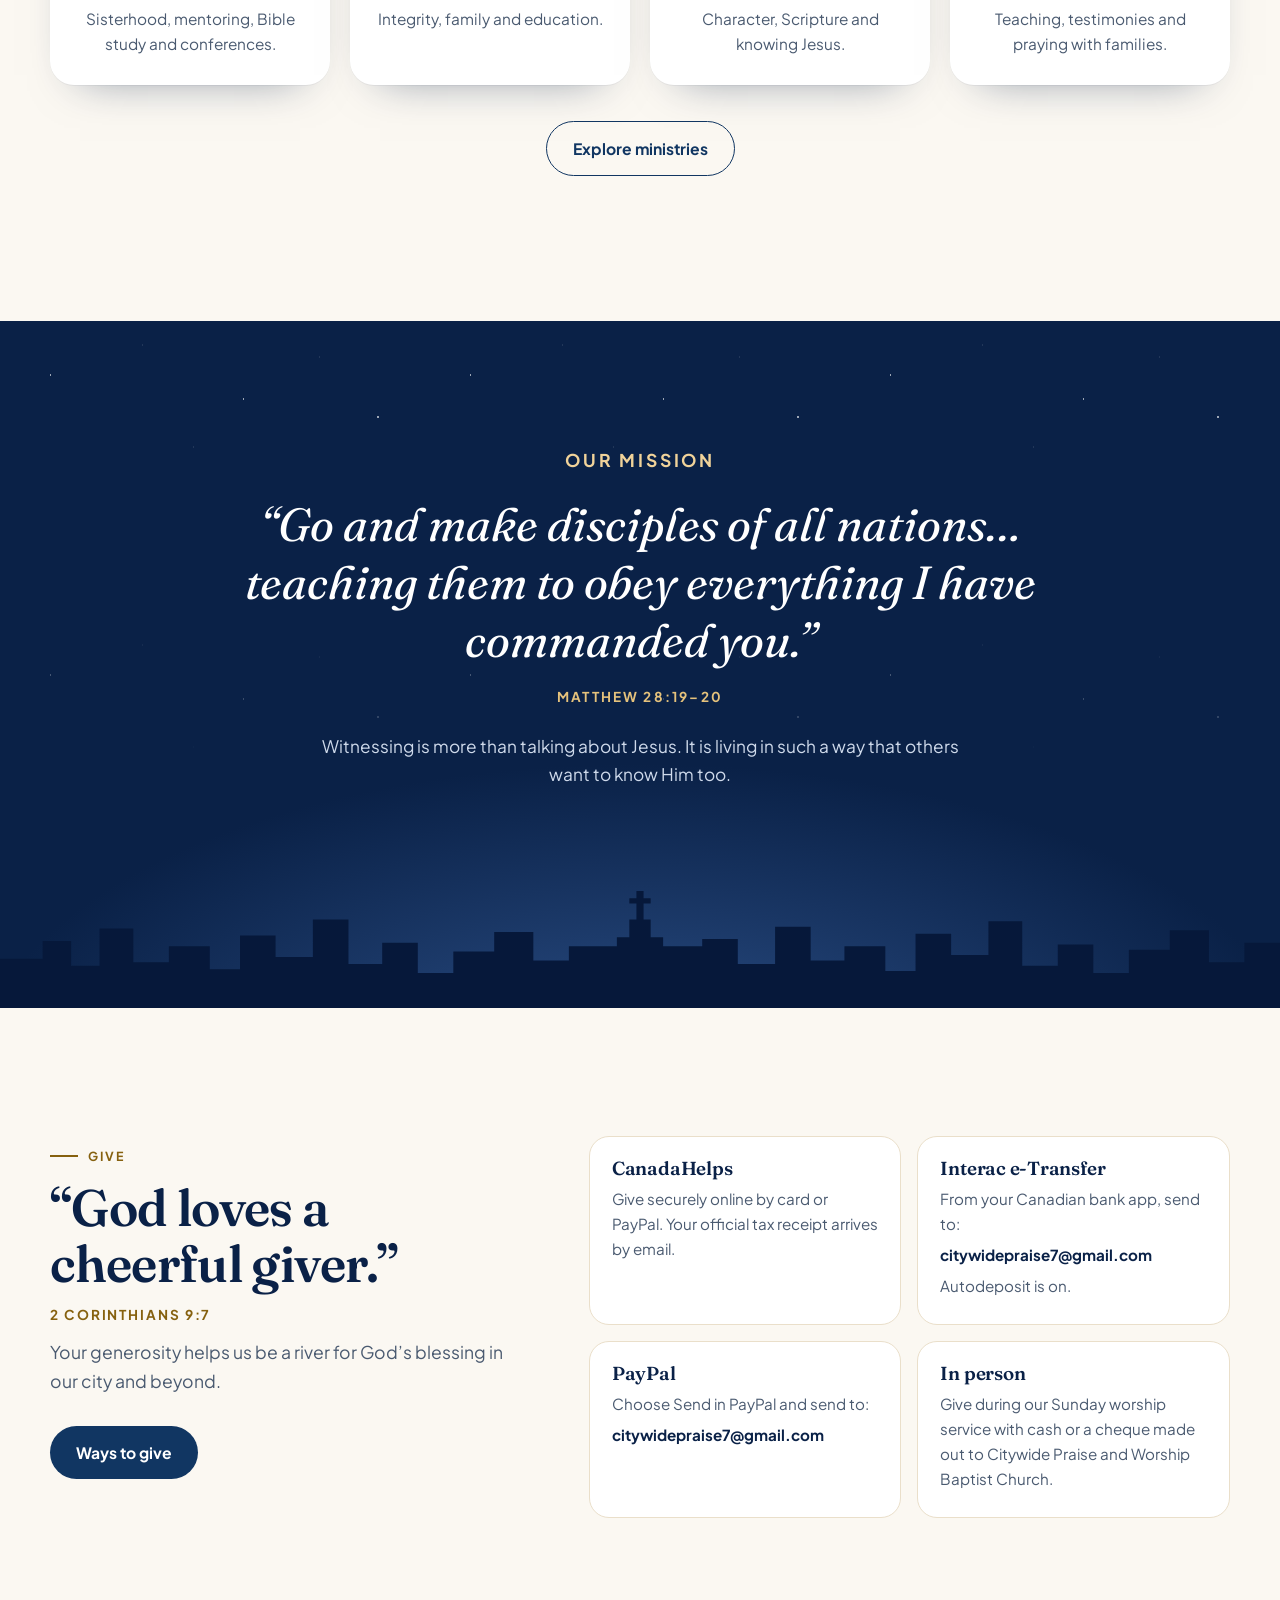
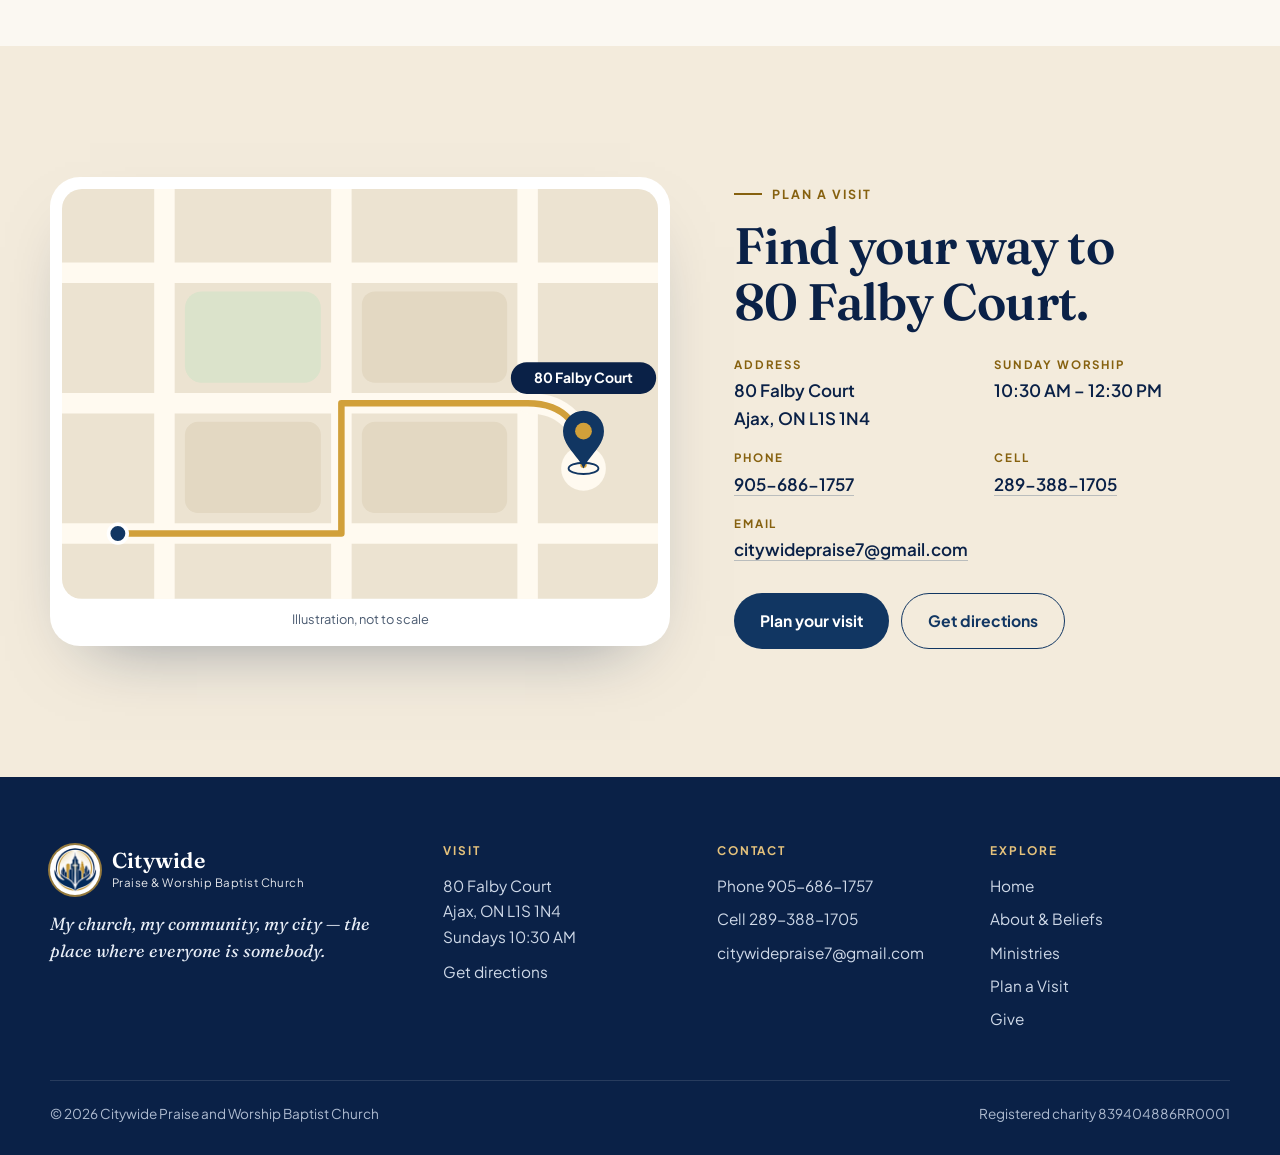
==== commit 00b5af6d: "Rebuild site in the Citywide Dawn design chosen by the client Animated sunrise skyline homepage, lit" ====
--- a/index.html
+++ b/index.html
@@ -1,5 +1,5 @@
 <!doctype html>
-<html lang="en">
+<html lang="en-CA">
 <head>
   <meta charset="utf-8">
   <meta name="viewport" content="width=device-width, initial-scale=1">
@@ -7,7 +7,7 @@
   <meta name="description" content="Citywide Praise and Worship Baptist Church in Ajax, Ontario — a growing, family-oriented church where everyone is somebody. Join us Sundays at 10:30 AM.">
   <link rel="icon" href="assets/images/favicon.png" type="image/png">
   <link rel="apple-touch-icon" href="assets/images/apple-touch-icon.png">
-  <meta name="theme-color" content="#113662">
+  <meta name="theme-color" content="#0a2147">
   <meta property="og:type" content="website">
   <meta property="og:site_name" content="Citywide Praise and Worship Baptist Church">
   <meta property="og:title" content="Citywide Praise and Worship Baptist Church | Ajax, Ontario">
@@ -17,109 +17,288 @@
   <meta name="twitter:card" content="summary_large_image">
   <link rel="preconnect" href="https://fonts.googleapis.com">
   <link rel="preconnect" href="https://fonts.gstatic.com" crossorigin>
-  <link href="https://fonts.googleapis.com/css2?family=Playfair+Display:wght@600;700&family=Source+Sans+3:wght@400;600;700&display=swap" rel="stylesheet">
+  <link href="https://fonts.googleapis.com/css2?family=Fraunces:ital,opsz,wght@0,9..144,400..700;1,9..144,400..600&family=Plus+Jakarta+Sans:wght@400;500;600;700&display=swap" rel="stylesheet">
   <link rel="stylesheet" href="assets/css/style.css">
+  <script>document.documentElement.classList.add('js')</script>
 </head>
 <body data-page="home">
-  <a class="skip-link" href="#main">Skip to content</a>
-  <header id="site-header"></header>
-
-  <main id="main">
-    <!-- To add a background photo: save it as assets/images/hero.jpg and change the next line to
-         <section class="hero" style="--hero-photo: url('assets/images/hero.jpg')">  -->
-    <section class="hero">
-      <div class="container hero-grid">
-        <div>
-        <p class="eyebrow">Welcome home · Ajax, Ontario</p>
-        <h1>The place where everyone is somebody.</h1>
-        <p class="hero-lead">A growing, family-oriented church committed to sharing the life-changing message of the Gospel with our church, our community and our city.</p>
-        <div class="btn-row">
-          <a class="btn btn-gold" href="visit.html">Plan your visit</a>
-          <a class="btn btn-outline-light" href="about.html">What we believe</a>
-        </div>
-        <div class="hero-times"><span>Sunday Worship</span><b><b data-site="sundayTime"></b> · <b data-site="street"></b>, <b data-site="city"></b></b></div>
-        </div>
-        <img class="hero-emblem" src="assets/images/emblem.jpg" alt="Citywide Praise &amp; Worship emblem" width="440" height="440">
+<a class="skip-link" href="#main">Skip to main content</a>
+<header id="site-header"></header>
+
+<main id="main">
+<!-- ================= HERO: the city at dawn ================= -->
+<section class="hero" aria-labelledby="hero-title">
+  <div class="sky" aria-hidden="true"><div class="stars"></div></div>
+  <div class="clouds" data-depth=".45" aria-hidden="true"><span class="cloud"></span><span class="cloud"></span><span class="cloud"></span></div>
+
+  <div class="wrap hero-in" data-depth=".22" data-fade>
+    <p class="hero-eyebrow">Citywide Praise &amp; Worship Baptist Church · Ajax, Ontario</p>
+    <h1 id="hero-title">The place where <em>everyone</em> is somebody.</h1>
+    <p class="sub"><span>My church,</span> <span>my community,</span> <span>my city.</span></p>
+    <div class="actions">
+      <a class="btn btn-gold" href="visit.html">Plan your visit
+        <svg viewBox="0 0 24 24" fill="none" stroke="currentColor" stroke-width="2.2" stroke-linecap="round" stroke-linejoin="round" aria-hidden="true"><path d="M5 12h14M13 6l6 6-6 6"/></svg></a>
+      <a class="btn btn-ghost" href="about.html#beliefs">What we believe</a>
+    </div>
+  </div>
+
+  <div class="city" aria-hidden="true">
+    <!-- sun + rays, behind the skyline -->
+    <svg class="layer" data-depth=".38" viewBox="0 0 1440 400" preserveAspectRatio="xMidYMax slice" focusable="false">
+      <defs>
+        <radialGradient id="glow" cx="720" cy="110" r="360" gradientUnits="userSpaceOnUse"><stop offset="0" stop-color="#ffdca0" stop-opacity=".75"/><stop offset=".35" stop-color="#ffc677" stop-opacity=".3"/><stop offset="1" stop-color="#ffb35c" stop-opacity="0"/></radialGradient>
+        <radialGradient id="core" cx="720" cy="110" r="62" gradientUnits="userSpaceOnUse"><stop offset="0" stop-color="#fffaf0"/><stop offset=".6" stop-color="#ffe7b0"/><stop offset="1" stop-color="#ffc664"/></radialGradient>
+        <radialGradient id="rayGrad" cx="720" cy="110" r="560" gradientUnits="userSpaceOnUse"><stop offset=".08" stop-color="#ffe2a6" stop-opacity=".4"/><stop offset="1" stop-color="#ffd38a" stop-opacity="0"/></radialGradient>
+      </defs>
+      <g class="sun-rise">
+        <g class="rays" id="rays"></g>
+        <circle cx="720" cy="110" r="360" fill="url(#glow)"/>
+        <circle cx="720" cy="110" r="62" fill="url(#core)"/>
+      </g>
+    </svg>
+    <!-- back layer: distant towers -->
+    <svg class="layer back" data-l="back" data-depth=".28" viewBox="0 0 1440 400" preserveAspectRatio="xMidYMax slice" focusable="false">
+      <g>
+        <path class="b" pathLength="1" d="M0 400V230H60V400Z"/>
+        <path class="b" pathLength="1" data-top="28" d="M70 400V150H120V130H140V150H160V400Z"/>
+        <path class="b" pathLength="1" d="M180 400V200H250V400Z"/>
+        <path class="b" pathLength="1" data-top="34" d="M265 400V120L290 95L315 120V400Z"/>
+        <path class="b" pathLength="1" d="M340 400V175H400V400Z"/>
+        <path class="b" pathLength="1" data-top="40" d="M420 400V90H442V60H448V90H470V400Z"/>
+        <path class="b" pathLength="1" d="M500 400V160H560V400Z"/>
+        <path class="b" pathLength="1" d="M580 400V130H630V400Z"/>
+        <path class="b" pathLength="1" d="M650 400V180H690V400Z"/>
+        <path class="b" pathLength="1" d="M750 400V185H790V400Z"/>
+        <path class="b" pathLength="1" d="M820 400V120H880V400Z"/>
+        <path class="b" pathLength="1" data-top="26" d="M900 400V150H930V135H960V400Z"/>
+        <path class="b" pathLength="1" data-top="32" d="M980 400V95L1005 75L1030 95V400Z"/>
+        <path class="b" pathLength="1" d="M1050 400V170H1110V400Z"/>
+        <path class="b" pathLength="1" data-top="40" d="M1125 400V110H1150V80H1156V110H1180V400Z"/>
+        <path class="b" pathLength="1" d="M1200 400V190H1260V400Z"/>
+        <path class="b" pathLength="1" d="M1275 400V140H1330V400Z"/>
+        <path class="b" pathLength="1" d="M1350 400V205H1440V400Z"/>
+      </g>
+      <g class="wins"></g>
+    </svg>
+    <!-- mid layer -->
+    <svg class="layer mid" data-l="mid" data-depth=".16" viewBox="0 0 1440 400" preserveAspectRatio="xMidYMax slice" focusable="false">
+      <g>
+        <path class="b" pathLength="1" d="M20 400V270H110V400Z"/>
+        <path class="b" pathLength="1" d="M120 400V215H185V400Z"/>
+        <path class="b" pathLength="1" data-top="36" d="M200 400V250L240 225L280 250V400Z"/>
+        <path class="b" pathLength="1" d="M295 400V185H350V400Z"/>
+        <path class="b" pathLength="1" d="M365 400V240H440V400Z"/>
+        <path class="b" pathLength="1" data-top="26" d="M455 400V200H500V185H530V400Z"/>
+        <path class="b" pathLength="1" d="M545 400V255H620V400Z"/>
+        <path class="b" pathLength="1" d="M820 400V245H895V400Z"/>
+        <path class="b" pathLength="1" d="M910 400V180H970V400Z"/>
+        <path class="b" pathLength="1" d="M985 400V235H1050V400Z"/>
+        <path class="b" pathLength="1" data-top="30" d="M1065 400V200L1095 180L1125 200V400Z"/>
+        <path class="b" pathLength="1" d="M1140 400V255H1215V400Z"/>
+        <path class="b" pathLength="1" d="M1230 400V195H1285V400Z"/>
+        <path class="b" pathLength="1" d="M1300 400V245H1370V400Z"/>
+        <path class="b" pathLength="1" d="M1380 400V215H1440V400Z"/>
+      </g>
+      <g class="wins"></g>
+    </svg>
+    <!-- front layer: neighbourhood + the cross tower -->
+    <svg class="layer front" data-l="front" data-depth=".06" viewBox="0 0 1440 400" preserveAspectRatio="xMidYMax slice" focusable="false">
+      <g>
+        <path class="b" pathLength="1" d="M0 400V330H70V400Z"/>
+        <path class="b" pathLength="1" d="M80 400V305H150V400Z"/>
+        <path class="b" pathLength="1" data-top="34" d="M160 400V340L195 315L230 340V400Z"/>
+        <path class="b" pathLength="1" d="M245 400V320H330V400Z"/>
+        <path class="b" pathLength="1" data-top="32" d="M340 400V345L370 322L400 345V400Z"/>
+        <path class="b" pathLength="1" d="M410 400V300H480V400Z"/>
+        <path class="b" pathLength="1" d="M490 400V335H580V400Z"/>
+        <path class="b" pathLength="1" d="M600 400V290H660V400Z"/>
+        <path class="b tower" pathLength="1" data-top="148" d="M682 400V170H700V130H712V100H716V64H702V54H716V30H724V54H738V64H724V100H728V130H740V170H758V400Z"/>
+        <path class="b" pathLength="1" d="M780 400V285H845V400Z"/>
+        <path class="b" pathLength="1" d="M860 400V330H940V400Z"/>
+        <path class="b" pathLength="1" d="M950 400V305H1010V400Z"/>
+        <path class="b" pathLength="1" data-top="34" d="M1020 400V340L1055 315L1090 340V400Z"/>
+        <path class="b" pathLength="1" d="M1100 400V315H1180V400Z"/>
+        <path class="b" pathLength="1" d="M1190 400V335H1260V400Z"/>
+        <path class="b" pathLength="1" d="M1270 400V300H1330V400Z"/>
+        <path class="b" pathLength="1" data-top="30" d="M1340 400V340L1390 320L1440 340V400Z"/>
+      </g>
+      <g class="wins"></g>
+    </svg>
+  </div>
+
+  <div class="street">
+    <div class="wrap street-in">
+      <dl>
+        <div><dt><span data-site="sundayName"></span> Worship</dt><dd><time data-site="sundayTime"></time></dd></div>
+        <div><dt>Find us</dt><dd data-site="address"></dd></div>
+      </dl>
+      <p class="welcome">Everyone is welcome. Come as you are.</p>
+    </div>
+  </div>
+</section>
+
+<!-- ================= SERVICES ================= -->
+<section class="services" id="services" aria-labelledby="services-h">
+  <div class="wrap">
+    <div class="sec-head rv">
+      <p class="eyebrow">Weekly services</p>
+      <h2 id="services-h">The lights are on all week.</h2>
+      <p class="lede">From prayer before the sun comes up on Monday to worship on Sunday morning, come and gather with us.</p>
+    </div>
+    <div data-services data-io></div>
+  </div>
+</section>
+
+<!-- ================= EVENTS (hidden automatically when none are posted) ================= -->
+<section id="events" aria-labelledby="events-h" style="padding-top:0" data-hide-if-no-events>
+  <div class="wrap">
+    <div class="sec-head rv">
+      <p class="eyebrow">Coming up</p>
+      <h2 id="events-h">Upcoming events</h2>
+    </div>
+    <div class="events" data-events data-limit="3"></div>
+  </div>
+</section>
+
+<!-- ================= WHO WE ARE + VALUES ================= -->
+<section class="about" id="about" aria-labelledby="about-h">
+  <div class="wrap">
+    <div class="about-grid">
+      <div class="rv">
+        <p class="eyebrow">Who we are</p>
+        <h2 id="about-h">A growing, family-oriented church.</h2>
+        <p class="lead" style="margin-top:22px">Citywide Praise and Worship Church is a growing, family-oriented church committed to providing people with the life-changing message of the Gospel. It is a place where everyone is somebody.</p>
+        <p>We exist to glorify God by knowing God thoroughly, growing in Him consistently, and sharing Him passionately. Whether single or married, with children or without, Citywide Praise and Worship Church has a place for you.</p>
+        <a class="textlink" href="about.html">About &amp; beliefs</a>
       </div>
-    </section>
-
-    <section>
-      <div class="container grid-2">
-        <div>
-          <p class="eyebrow">Who we are</p>
-          <h2>Knowing God, growing in Him, sharing Him.</h2>
-          <p>We exist to glorify God by knowing Him thoroughly, growing in Him consistently, and sharing Him passionately.</p>
-          <p>Whether single or married, with children or without, Citywide Praise and Worship has a place for you. We are a grounded church rooted in the Word of God and prayer — and a relevant church that meets people where they are.</p>
-          <a class="btn btn-primary" href="about.html">More about us</a>
-        </div>
-        <div class="photo">
-          <!-- Replace with a real photo: <img src="assets/images/congregation.jpg" alt="Our congregation worshipping together"> -->
-          <div class="photo-label">Photo of the congregation<br>(add assets/images/congregation.jpg)</div>
-        </div>
+      <!-- To add a real photo: save it as assets/images/congregation.jpg and replace the two lines inside <figure> with
+           <img class="real" src="assets/images/congregation.jpg" alt="Our congregation worshipping together"> -->
+      <figure class="photo rv">
+        <img class="mark" src="assets/images/emblem.jpg" alt="" width="440" height="440" loading="lazy">
+        <figcaption>Photo coming soon</figcaption>
+      </figure>
+    </div>
+
+    <div class="values">
+      <p class="eyebrow rv">Our values</p>
+      <h2 class="rv">We are a church that is…</h2>
+      <ul class="post" aria-label="Church values">
+        <li class="sign" style="--i:0"><h3>Grounded</h3><p>Rooted in the Word of God and prayer.</p></li>
+        <li class="sign" style="--i:1"><h3>Relevant</h3><p>Meeting people where they are.</p></li>
+        <li class="sign" style="--i:2"><h3>Diversified</h3><p>Young and old, from many denominational backgrounds.</p></li>
+        <li class="sign" style="--i:3"><h3>Unified</h3><p>Positive, enthusiastic people.</p></li>
+        <li class="sign" style="--i:4"><h3>Community-minded</h3><p>Caring for our “next door” neighbours.</p></li>
+        <li class="sign" style="--i:5"><h3>Global-minded</h3><p>Sharing the love of Jesus with the whole world.</p></li>
+        <li class="sign" style="--i:6"><h3>Blessed</h3><p>Proud of our heritage; our best days are still ahead.</p></li>
+        <li class="sign" style="--i:7"><h3>Generous</h3><p>A river for God’s blessing instead of a reservoir.</p></li>
+        <li class="sign" style="--i:8"><h3>Caring</h3><p>A “hospital,” not a “hotel.”</p></li>
+        <li class="sign" style="--i:9"><h3>Growing</h3><p>There is always room for one more.</p></li>
+      </ul>
+    </div>
+  </div>
+</section>
+
+<!-- ================= BISHOP ================= -->
+<section class="leader" id="leadership" aria-label="Our leadership">
+  <div class="wrap leaders" data-leaders="excerpt"></div>
+</section>
+
+<!-- ================= MINISTRIES ================= -->
+<section class="ministries" id="ministries" aria-labelledby="min-h">
+  <div class="wrap">
+    <div class="sec-head rv">
+      <p class="eyebrow">Ministries</p>
+      <h2 id="min-h">Grow together in ministry.</h2>
+    </div>
+    <ul class="mins">
+      <li class="min rv"><div class="arch" aria-hidden="true"><svg viewBox="0 0 24 24"><path d="M12 20s-7-4.4-7-10a4 4 0 0 1 7-2.6A4 4 0 0 1 19 10c0 5.6-7 10-7 10z"/></svg></div><h3>Women’s Ministry</h3><p>Sisterhood, mentoring, Bible study and conferences.</p></li>
+      <li class="min rv" style="transition-delay:.1s"><div class="arch" aria-hidden="true"><svg viewBox="0 0 24 24"><path d="M12 3l7 3v5c0 4.5-3 8-7 10-4-2-7-5.5-7-10V6z"/></svg></div><h3>Men’s Ministry</h3><p>Integrity, family and education.</p></li>
+      <li class="min rv" style="transition-delay:.2s"><div class="arch" aria-hidden="true"><svg viewBox="0 0 24 24"><path d="M12 3l2.7 5.6 6.1.9-4.4 4.3 1 6.1L12 17l-5.4 2.9 1-6.1-4.4-4.3 6.1-.9z"/></svg></div><h3>Children’s Ministry</h3><p>Character, Scripture and knowing Jesus.</p></li>
+      <li class="min rv" style="transition-delay:.3s"><div class="arch" aria-hidden="true"><svg viewBox="0 0 24 24"><path d="M3 5h6a3 3 0 0 1 3 3v12a2 2 0 0 0-2-2H3zM21 5h-6a3 3 0 0 0-3 3v12a2 2 0 0 1 2-2h7z"/></svg></div><h3>Prayer &amp; Bible Study</h3><p>Teaching, testimonies and praying with families.</p></li>
+    </ul>
+    <p class="mins-foot"><a class="btn btn-line" href="ministries.html">Explore ministries</a></p>
+  </div>
+</section>
+
+<!-- ================= MISSION ================= -->
+<section class="mission" id="mission" aria-labelledby="mission-h">
+  <div class="stars" aria-hidden="true"></div>
+  <div class="wrap mission-in rv">
+    <h2 id="mission-h" class="label">Our mission</h2>
+    <blockquote>
+      <p style="margin:0">“Go and make disciples of all nations… teaching them to obey everything I have commanded you.”</p>
+      <cite>Matthew 28:19–20</cite>
+    </blockquote>
+    <p class="note">Witnessing is more than talking about Jesus. It is living in such a way that others want to know Him too.</p>
+  </div>
+  <svg class="mini-sky" viewBox="0 0 1440 140" preserveAspectRatio="none" aria-hidden="true" focusable="false"><path d="M0 [base64]"/></svg>
+</section>
+
+<!-- ================= GIVE ================= -->
+<section class="give" id="give" aria-labelledby="give-h">
+  <div class="wrap give-grid">
+    <div class="rv">
+      <p class="eyebrow">Give</p>
+      <h2 id="give-h">“God loves a cheerful giver.” <cite>2 Corinthians 9:7</cite></h2>
+      <p class="lede">Your generosity helps us be a river for God’s blessing in our city and beyond.</p>
+      <a class="btn btn-navy" href="give.html" style="margin-top:12px">Ways to give</a>
+    </div>
+    <ul class="ways" data-ways="short"></ul>
+  </div>
+</section>
+
+<!-- ================= VISIT ================= -->
+<section class="visit" id="visit" aria-labelledby="visit-h">
+  <div class="wrap visit-grid">
+    <figure class="map-card">
+      <svg viewBox="0 0 640 440" role="img" aria-labelledby="map-t">
+        <title id="map-t">Illustrated map with a route leading to 80 Falby Court, Ajax</title>
+        <rect width="640" height="440" fill="#ece3d1"/>
+        <rect x="132" y="110" width="146" height="98" rx="18" fill="#dbe3cb"/>
+        <rect x="322" y="250" width="156" height="98" rx="14" fill="#e3d8c2"/>
+        <rect x="132" y="250" width="146" height="98" rx="14" fill="#e3d8c2"/>
+        <rect x="322" y="110" width="156" height="98" rx="14" fill="#e3d8c2"/>
+        <g fill="none" stroke="#fffaf0" stroke-width="22" stroke-linecap="round">
+          <path d="M0 90H640M0 230H500M0 370H640M110 0V440M300 0V440M500 0V440"/>
+          <path d="M500 230C540 230 560 254 560 290"/>
+        </g>
+        <circle cx="560" cy="300" r="24" fill="#fffaf0"/>
+        <path class="route" pathLength="1" d="M60 370H300V230H500C540 230 560 254 560 296" fill="none" stroke="#d1a03a" stroke-width="7" stroke-linecap="round" stroke-linejoin="round"/>
+        <circle cx="60" cy="370" r="10" fill="#113662" stroke="#fff" stroke-width="4"/>
+        <g transform="translate(560 300)">
+          <ellipse class="pulse" cx="0" cy="0" rx="16" ry="6" fill="none" stroke="#113662" stroke-width="2"/>
+          <g class="pin">
+            <path d="M0 0C-6-14-22-24-22-40A22 22 0 1 1 22-40C22-24 6-14 0 0Z" fill="#113662"/>
+            <circle cx="0" cy="-40" r="9" fill="#d1a03a"/>
+            <rect x="-78" y="-114" width="156" height="34" rx="17" fill="#0a2147"/>
+            <text x="0" y="-92" text-anchor="middle" fill="#fff" font-family="Plus Jakarta Sans, sans-serif" font-size="15" font-weight="700">80 Falby Court</text>
+          </g>
+        </g>
+      </svg>
+      <figcaption>Illustration, not to scale</figcaption>
+    </figure>
+    <div class="rv">
+      <p class="eyebrow">Plan a visit</p>
+      <h2 id="visit-h">Find your way to <span data-site="street"></span>.</h2>
+      <dl class="facts">
+        <div><dt>Address</dt><dd><span data-site="street"></span><br><span data-site="cityLine"></span></dd></div>
+        <div><dt><span data-site="sundayName"></span> worship</dt><dd data-site="sundayTime"></dd></div>
+        <div data-hide-empty><dt>Phone</dt><dd data-site="phone"></dd></div>
+        <div data-hide-empty><dt>Cell</dt><dd data-site="cell"></dd></div>
+        <div class="wide" data-hide-empty><dt>Email</dt><dd data-site="email"></dd></div>
+      </dl>
+      <div class="actions">
+        <a class="btn btn-navy" href="visit.html">Plan your visit</a>
+        <a class="btn btn-line" data-maps-link target="_blank" rel="noopener">Get directions<span class="sr"> (opens in a new tab)</span></a>
       </div>
-    </section>
-
-    <section class="section-alt">
-      <div class="container">
-        <div class="section-head center">
-          <p class="eyebrow">Gather with us</p>
-          <h2>Weekly services</h2>
-          <p class="muted">There's always room for one more. Come as you are.</p>
-        </div>
-        <div class="services" data-services></div>
-      </div>
-    </section>
-
-    <section>
-      <div class="container">
-        <div class="section-head center">
-          <p class="eyebrow">Our church family</p>
-          <h2>What makes Citywide home</h2>
-        </div>
-        <ul class="values">
-          <li><strong>Grounded</strong>Rooted in the Word of God and prayer.</li>
-          <li><strong>Relevant</strong>Striving to meet people where they are.</li>
-          <li><strong>Diversified</strong>Young and old, from many denominational backgrounds.</li>
-          <li><strong>Unified</strong>Filled with positive, enthusiastic people.</li>
-          <li><strong>Caring</strong>Called to be a "hospital," not a "hotel."</li>
-          <li><strong>Generous</strong>A river for God's blessing instead of a reservoir.</li>
-        </ul>
-      </div>
-    </section>
-
-    <section class="quote-band">
-      <div class="container">
-        <blockquote>"Go and make disciples of all nations… teaching them to obey everything I have commanded you."
-          <cite>MATTHEW 28:19–20 · OUR MISSION</cite>
-        </blockquote>
-      </div>
-    </section>
-
-    <section>
-      <div class="container">
-        <div class="section-head">
-          <p class="eyebrow">Coming up</p>
-          <h2>Upcoming events</h2>
-        </div>
-        <div class="events" data-events data-limit="3"></div>
-      </div>
-    </section>
-
-    <section style="padding-top:0">
-      <div class="container">
-        <div class="cta-band">
-          <div>
-            <h2>We'd love to meet you.</h2>
-            <p>Join us <span data-site="sundayDay"></span> · <span data-site="sundayTime"></span> · <span data-site="street"></span>, <span data-site="city"></span></p>
-          </div>
-          <a class="btn btn-gold" href="visit.html">Get directions</a>
-        </div>
-      </div>
-    </section>
-  </main>
-
-  <footer id="site-footer"></footer>
-  <script src="assets/js/site-data.js"></script>
-  <script src="assets/js/main.js"></script>
+    </div>
+  </div>
+</section>
+</main>
+
+<footer id="site-footer"></footer>
+<script src="assets/js/site-data.js"></script>
+<script src="assets/js/main.js"></script>
+<script src="assets/js/skyline.js"></script>
 </body>
 </html>
--- a/assets/css/style.css
+++ b/assets/css/style.css
@@ -1,238 +1,409 @@
-/* Citywide Praise & Worship Baptist Church — site styles
-   Colours live at the top; change them here and the whole site follows. */
+/* ==========================================================================
+   Citywide Praise & Worship Baptist Church — "Citywide Dawn" design
+   The logo's skyline at sunrise: navy night sky, gold light, warm cream pages.
+   Colours and fonts live in :root — change them here and the whole site follows.
+   ========================================================================== */
 :root {
-  /* Brand colours taken from the church logo (navy + gold).
-     The "purple" names are historical — they hold the navy shades. */
-  --purple-900: #0a2147;
-  --purple-800: #113662;
-  --purple-700: #1d4a85;
-  --purple-100: #e8eef7;
+  --navy: #113662;
+  --deep: #0a2147;
+  --night: #050f26;
   --gold: #d1a03a;
-  --gold-dark: #9c7218;
+  --gold-soft: #f1d39a;
+  --gold-ink: #86610f;       /* gold for text on light backgrounds */
   --cream: #fbf8f2;
-  --ink: #1f1a2b;
-  --muted: #5d566b;
-  --line: #e6e0d6;
-  --white: #ffffff;
-  --radius: 14px;
-  --shadow: 0 10px 30px -12px rgba(10, 33, 71, 0.28);
-  --serif: "Playfair Display", Georgia, "Times New Roman", serif;
-  --sans: "Source Sans 3", "Segoe UI", system-ui, -apple-system, sans-serif;
+  --cream2: #f3ebdc;
+  --ink: #14243d;
+  --muted: #4a5a70;
+  --win: #ffd27a;            /* lit-window gold */
+  --line: #eadfca;
+  --serif: "Fraunces", Georgia, "Times New Roman", serif;
+  --sans: "Plus Jakarta Sans", system-ui, -apple-system, "Segoe UI", sans-serif;
+  --ease: cubic-bezier(.2, .7, .2, 1);
+  --cityH: clamp(240px, 27vw, 560px);
 }
 
 *, *::before, *::after { box-sizing: border-box; }
 html { scroll-behavior: smooth; }
-body {
-  margin: 0; font-family: var(--sans); font-size: 1.0625rem; line-height: 1.65;
-  color: var(--ink); background: var(--cream); -webkit-font-smoothing: antialiased;
-}
+body { margin: 0; background: var(--cream); color: var(--ink); font: 400 1.0625rem/1.65 var(--sans); -webkit-font-smoothing: antialiased; overflow-x: hidden; }
 img { max-width: 100%; display: block; }
-a { color: var(--purple-700); text-underline-offset: 3px; }
-a:hover { color: var(--purple-900); }
-h1, h2, h3 { font-family: var(--serif); line-height: 1.2; color: var(--purple-900); margin: 0 0 .5em; }
-h1 { font-size: clamp(2.2rem, 5vw, 3.6rem); }
-h2 { font-size: clamp(1.75rem, 3.5vw, 2.5rem); }
-h3 { font-size: 1.3rem; }
+a { color: inherit; }
+h1, h2, h3 { font-family: var(--serif); font-weight: 600; line-height: 1.1; margin: 0; letter-spacing: -.012em; text-wrap: balance; }
 p { margin: 0 0 1em; }
-.container { width: min(1120px, 100% - 32px); margin-inline: auto; }
-.muted { color: var(--muted); }
-.skip-link { position: absolute; left: -999px; top: 8px; background: var(--white); padding: 8px 14px; z-index: 100; border-radius: 8px; }
-.skip-link:focus { left: 8px; }
-:focus-visible { outline: 3px solid var(--gold); outline-offset: 2px; }
-
-/* ---- Header ------------------------------------------------------------ */
-#site-header { position: sticky; top: 0; z-index: 50; background: rgba(251, 248, 242, .94); backdrop-filter: blur(8px); border-bottom: 1px solid var(--line); }
-.nav-wrap { display: flex; align-items: center; justify-content: space-between; gap: 16px; min-height: 72px; }
-.brand { display: flex; align-items: center; gap: 12px; text-decoration: none; color: var(--purple-900); }
-.brand-mark { width: 50px; height: 50px; border-radius: 50%; background: var(--white); flex: none; object-fit: cover; }
-.brand-text { display: flex; flex-direction: column; line-height: 1.15; }
-.brand-text strong { font-family: var(--serif); font-size: 1.25rem; }
-.brand-text small { font-size: .78rem; color: var(--muted); letter-spacing: .02em; }
-.site-nav ul { list-style: none; display: flex; gap: 4px; margin: 0; padding: 0; align-items: center; }
-.site-nav a { display: block; padding: 8px 14px; border-radius: 999px; text-decoration: none; color: var(--ink); font-weight: 600; font-size: .98rem; }
-.site-nav a:hover { background: var(--purple-100); color: var(--purple-900); }
-.site-nav a[aria-current="page"] { color: var(--purple-700); background: var(--purple-100); }
-.site-nav a.nav-give { background: var(--purple-800); color: var(--white); margin-left: 6px; }
-.site-nav a.nav-give:hover, .site-nav a.nav-give[aria-current="page"] { background: var(--purple-900); color: var(--white); }
-.nav-toggle { display: none; background: none; border: 0; padding: 10px; cursor: pointer; }
-.nav-toggle span { display: block; width: 24px; height: 2px; background: var(--purple-900); margin: 5px 0; transition: transform .2s, opacity .2s; }
-
-@media (max-width: 880px) {
-  .nav-toggle { display: block; }
-  .site-nav { position: absolute; left: 0; right: 0; top: 100%; background: var(--cream); border-bottom: 1px solid var(--line); display: none; box-shadow: var(--shadow); }
-  #site-header.open .site-nav { display: block; }
-  .site-nav ul { flex-direction: column; align-items: stretch; padding: 8px 16px 16px; }
-  .site-nav a { padding: 12px 14px; border-radius: 10px; }
-  .site-nav a.nav-give { margin: 6px 0 0; text-align: center; }
-  #site-header.open .nav-toggle span:nth-child(1) { transform: translateY(7px) rotate(45deg); }
-  #site-header.open .nav-toggle span:nth-child(2) { opacity: 0; }
-  #site-header.open .nav-toggle span:nth-child(3) { transform: translateY(-7px) rotate(-45deg); }
-}
-
-/* ---- Buttons ----------------------------------------------------------- */
-.btn { display: inline-flex; align-items: center; gap: 8px; padding: 13px 26px; border-radius: 999px; font-weight: 700; text-decoration: none; border: 2px solid transparent; transition: transform .15s, background .15s; }
-.btn:hover { transform: translateY(-1px); }
-.btn-gold { background: var(--gold); color: var(--purple-900); }
-.btn-gold:hover { background: #ddb052; color: var(--purple-900); }
-.btn-outline-light { border-color: rgba(255,255,255,.7); color: var(--white); }
-.btn-outline-light:hover { background: rgba(255,255,255,.12); color: var(--white); }
-.btn-primary { background: var(--purple-800); color: var(--white); }
-.btn-primary:hover { background: var(--purple-900); color: var(--white); }
-.btn-row { display: flex; flex-wrap: wrap; gap: 12px; }
-
-/* ---- Hero -------------------------------------------------------------- */
-.hero {
-  position: relative; color: var(--white); padding: clamp(80px, 14vw, 150px) 0 clamp(70px, 10vw, 120px);
-  background:
-    linear-gradient(115deg, rgba(10,33,71,.95) 0%, rgba(17,54,98,.88) 50%, rgba(29,74,133,.72) 100%),
-    var(--hero-photo, none) center / cover no-repeat,
-    var(--purple-800);
-  overflow: hidden;
-}
-.hero::after { content: ""; position: absolute; right: -120px; bottom: -160px; width: 460px; height: 460px; border-radius: 50%; border: 60px solid rgba(209,160,58,.14); pointer-events: none; }
-.hero h1 { color: var(--white); max-width: 15ch; }
-.hero-grid { display: grid; grid-template-columns: 1fr auto; gap: 48px; align-items: center; position: relative; z-index: 1; }
-.hero-emblem { width: clamp(260px, 30vw, 380px); height: auto; border-radius: 50%; background: var(--white); border: 8px solid rgba(255,255,255,.9); box-shadow: 0 0 0 6px var(--gold), 0 30px 60px -20px rgba(0,0,0,.55); }
-@media (max-width: 880px) {
-  .hero-grid { grid-template-columns: 1fr; gap: 28px; }
-  .hero-emblem { order: -1; width: 140px; border-width: 4px; box-shadow: 0 0 0 4px var(--gold); }
-}
-.hero .eyebrow { color: var(--gold); }
-.hero-lead { font-size: clamp(1.1rem, 2vw, 1.3rem); max-width: 40ch; opacity: .92; margin-bottom: 1.8em; }
-.hero-times { margin-top: 36px; display: inline-flex; flex-wrap: wrap; gap: 6px 18px; padding: 14px 22px; border-radius: var(--radius); background: rgba(255,255,255,.1); border: 1px solid rgba(255,255,255,.18); font-weight: 600; }
-.hero-times span { color: var(--gold); }
-.page-hero { background: var(--purple-800); color: var(--white); padding: 64px 0 56px; position: relative; overflow: hidden; }
-.page-hero::after { content: ""; position: absolute; right: -80px; top: -120px; width: 320px; height: 320px; border-radius: 50%; border: 44px solid rgba(209,160,58,.15); }
-.page-hero h1 { color: var(--white); margin: 0; }
-.page-hero p { max-width: 60ch; opacity: .9; margin: 12px 0 0; font-size: 1.15rem; }
-.eyebrow { text-transform: uppercase; letter-spacing: .14em; font-size: .82rem; font-weight: 700; color: var(--gold-dark); margin-bottom: .6em; }
-
-/* ---- Sections ---------------------------------------------------------- */
-section { padding: clamp(56px, 8vw, 96px) 0; }
-.section-alt { background: var(--white); border-block: 1px solid var(--line); }
-.section-head { max-width: 640px; margin-bottom: 40px; }
-.section-head.center { text-align: center; margin-inline: auto; }
-.grid-2 { display: grid; grid-template-columns: 1fr 1fr; gap: clamp(28px, 5vw, 64px); align-items: center; }
-.grid-3 { display: grid; grid-template-columns: repeat(3, 1fr); gap: 22px; }
-@media (max-width: 880px) { .grid-2, .grid-3 { grid-template-columns: 1fr; } }
-
-.card { background: var(--white); border: 1px solid var(--line); border-radius: var(--radius); padding: 28px; }
-.section-alt .card { background: var(--cream); }
-
-/* Services */
-.services { display: grid; grid-template-columns: repeat(auto-fit, minmax(240px, 1fr)); gap: 20px; }
-.service-card { background: var(--white); border: 1px solid var(--line); border-radius: var(--radius); padding: 26px; }
-.section-alt .service-card { background: var(--cream); }
-.service-card.featured { background: var(--purple-800); color: var(--white); border-color: var(--purple-800); box-shadow: var(--shadow); }
-.service-card.featured h3 { color: var(--white); }
-.service-day { text-transform: uppercase; letter-spacing: .12em; font-size: .8rem; font-weight: 700; color: var(--gold-dark); margin: 0; }
-.service-card.featured .service-day { color: var(--gold); }
-.service-time { font-family: var(--serif); font-size: 1.45rem; font-weight: 700; margin: 2px 0 10px; }
-.service-card p:last-child { margin: 0; opacity: .88; }
-
-/* Values list */
-.values { display: grid; grid-template-columns: repeat(auto-fit, minmax(250px, 1fr)); gap: 16px; list-style: none; padding: 0; margin: 0; }
-.values li { background: var(--white); border: 1px solid var(--line); border-left: 4px solid var(--gold); border-radius: 10px; padding: 18px 20px; }
-.values strong { display: block; font-family: var(--serif); color: var(--purple-900); font-size: 1.12rem; margin-bottom: 2px; }
-
-/* Quote band */
-.quote-band { background: var(--purple-900); color: var(--white); text-align: center; }
-.quote-band blockquote { margin: 0 auto; max-width: 780px; font-family: var(--serif); font-size: clamp(1.4rem, 3vw, 2rem); line-height: 1.4; }
-.quote-band cite { display: block; margin-top: 16px; font-family: var(--sans); font-style: normal; font-size: 1rem; color: var(--gold); letter-spacing: .06em; }
-
-/* Events */
+:focus-visible { outline: 3px solid var(--gold); outline-offset: 3px; border-radius: 6px; }
+.skip-link { position: absolute; left: -9999px; top: 10px; z-index: 100; background: #fff; color: var(--deep); padding: 10px 16px; border-radius: 10px; font-weight: 700; }
+.skip-link:focus { left: 12px; }
+.sr { position: absolute; width: 1px; height: 1px; overflow: hidden; clip: rect(0 0 0 0); white-space: nowrap; }
+.wrap { width: min(1180px, 100% - 32px); margin-inline: auto; }
+section { padding: clamp(76px, 10vw, 128px) 0; }
+
+.eyebrow { display: inline-flex; align-items: center; gap: 10px; font: 700 .78rem/1.2 var(--sans); letter-spacing: .16em; text-transform: uppercase; color: var(--gold-ink); margin: 0 0 16px; }
+.eyebrow::before { content: ""; width: 28px; height: 2px; background: currentColor; flex: none; }
+.eyebrow.light { color: var(--gold-soft); }
+h2 { font-size: clamp(2rem, 4.2vw, 3.2rem); color: var(--deep); }
+.lede { color: var(--muted); max-width: 60ch; font-size: 1.1rem; margin-top: 16px; }
+.sec-head { max-width: 720px; margin-bottom: clamp(44px, 6vw, 68px); }
+.sec-head.center { margin-inline: auto; text-align: center; }
+
+/* ---------- buttons ---------- */
+.btn { display: inline-flex; align-items: center; justify-content: center; gap: 10px; padding: 14px 26px; border-radius: 999px; font-weight: 700; font-size: .98rem; text-decoration: none; border: 0; cursor: pointer; transition: transform .25s, background .25s, box-shadow .25s, color .25s; }
+.btn svg { width: 18px; height: 18px; }
+.btn-gold { background: var(--gold); color: var(--deep); box-shadow: 0 12px 30px -12px rgba(209,160,58,.8); }
+.btn-gold:hover { background: #e3b650; transform: translateY(-2px); }
+.btn-ghost { color: #fff; border: 1.5px solid rgba(255,255,255,.6); }
+.btn-ghost:hover { background: rgba(255,255,255,.12); transform: translateY(-2px); }
+.btn-navy { background: var(--navy); color: #fff; }
+.btn-navy:hover { background: var(--deep); transform: translateY(-2px); }
+.btn-line { color: var(--navy); border: 1.5px solid var(--navy); }
+.btn-line:hover { background: var(--navy); color: #fff; }
+.actions { display: flex; flex-wrap: wrap; gap: 12px; }
+.textlink { font-weight: 700; color: var(--navy); text-decoration: none; border-bottom: 2px solid var(--gold); padding-bottom: 2px; }
+.textlink:hover { color: var(--gold-ink); }
+
+/* ---------- header (built by main.js) ---------- */
+.site-head { position: fixed; inset: 0 0 auto; z-index: 50; padding: 14px 0; transition: background .4s, padding .4s, box-shadow .4s; }
+.site-head.solid { background: rgba(10,33,71,.94); -webkit-backdrop-filter: blur(10px); backdrop-filter: blur(10px); padding: 8px 0; box-shadow: 0 10px 30px -14px rgba(0,0,0,.5); }
+.head-in { display: flex; align-items: center; justify-content: space-between; gap: 14px; position: relative; }
+.brand { display: flex; align-items: center; gap: 12px; color: #fff; text-decoration: none; min-width: 0; }
+.brand-mark { width: 50px; height: 50px; flex: none; border-radius: 50%; background: #fff; padding: 3px; box-shadow: 0 0 0 2px rgba(209,160,58,.7); }
+.brand-mark img { width: 100%; height: 100%; border-radius: 50%; object-fit: cover; }
+.brand b { display: block; font: 600 1.35rem/1 var(--serif); letter-spacing: .01em; }
+.brand small { display: block; font-size: .72rem; line-height: 1.25; letter-spacing: .04em; opacity: .9; margin-top: 4px; }
+.nav ul { list-style: none; margin: 0; padding: 0; display: flex; align-items: center; gap: 4px; }
+.nav a { display: block; color: #fff; text-decoration: none; font-weight: 600; font-size: .94rem; padding: 10px 14px; border-radius: 999px; transition: background .2s, color .2s; }
+.nav a:hover { background: rgba(255,255,255,.12); }
+.nav a[aria-current="page"] { box-shadow: inset 0 -2px 0 var(--gold); border-radius: 0; }
+.nav a.give { background: var(--gold); color: var(--deep); margin-left: 8px; padding-inline: 20px; }
+.nav a.give:hover { background: #e3b650; }
+.nav a.give[aria-current="page"] { box-shadow: none; border-radius: 999px; }
+.menu-btn { display: none; align-items: center; gap: 8px; background: transparent; color: #fff; border: 1.5px solid rgba(255,255,255,.55); border-radius: 999px; padding: 9px 14px; font: 700 .88rem var(--sans); cursor: pointer; flex: none; }
+.menu-btn span { display: block; width: 16px; height: 2px; background: currentColor; box-shadow: 0 -5px 0 currentColor, 0 5px 0 currentColor; }
+
+/* ---------- shared night sky ---------- */
+.stars { position: absolute; inset: 0; pointer-events: none; background-image: radial-gradient(1.6px 1.6px at 12% 18%, #fff 50%, transparent 60%), radial-gradient(1px 1px at 34% 8%, #fff 50%, transparent 60%), radial-gradient(1.2px 1.2px at 58% 26%, #fff 50%, transparent 60%), radial-gradient(1px 1px at 76% 12%, #fff 50%, transparent 60%), radial-gradient(1.6px 1.6px at 90% 32%, #fff 50%, transparent 60%), radial-gradient(1px 1px at 46% 42%, #fff 50%, transparent 60%); background-size: 420px 300px; -webkit-mask-image: linear-gradient(#000 25%, transparent 70%); mask-image: linear-gradient(#000 25%, transparent 70%); }
+
+/* ---------- HOME hero: the city at dawn ---------- */
+.hero { position: relative; min-height: 100vh; min-height: 100svh; display: flex; flex-direction: column; color: #fff; overflow: hidden; isolation: isolate; background: var(--night); padding: 0; }
+.sky, .sky::after { position: absolute; inset: 0; }
+.sky { z-index: -3; background: linear-gradient(180deg, #040c20 0%, #0a2147 45%, #15305f 75%, #22396b 100%); }
+.sky::after { content: ""; background: linear-gradient(180deg, #0b2349 0%, #1c3c6f 28%, #47558a 50%, #a06f80 65%, #e0965f 79%, #f6c272 90%, #ffe2a6 100%); }
+.hero .stars { opacity: 0; }
+.clouds { position: absolute; inset: 0; z-index: -2; pointer-events: none; }
+.cloud { position: absolute; left: 0; height: 80px; width: 380px; opacity: .9; background: radial-gradient(ellipse 34% 50% at 30% 60%, rgba(255,226,206,.5), transparent 70%), radial-gradient(ellipse 30% 60% at 55% 42%, rgba(255,232,214,.55), transparent 70%), radial-gradient(ellipse 30% 44% at 76% 62%, rgba(255,218,196,.45), transparent 70%); }
+.cloud:nth-child(1) { top: 12%; --t: 150s; --dl: -40s; }
+.cloud:nth-child(2) { top: 24%; width: 280px; height: 62px; --t: 190s; --dl: -120s; }
+.cloud:nth-child(3) { top: 34%; width: 460px; --t: 230s; --dl: -60s; }
+.hero-in { position: relative; z-index: 3; text-align: center; padding: clamp(112px, 17vh, 180px) 0 clamp(18px, 3vh, 36px); }
+.hero-eyebrow { font: 700 .8rem/1.4 var(--sans); letter-spacing: .18em; text-transform: uppercase; color: var(--gold-soft); margin-bottom: 20px; }
+.hero h1 { font-size: clamp(2.55rem, 5.6vw, 4.6rem); max-width: 15ch; margin: 0 auto; font-weight: 600; text-shadow: 0 2px 30px rgba(4,12,32,.55); }
+.hero h1 em { font-style: italic; font-weight: 500; color: #ffdc95; }
+.sub { font: italic 400 clamp(1.25rem, 2.3vw, 1.7rem)/1.4 var(--serif); margin: 20px 0 30px; }
+.sub span { color: #ffe1a1; text-shadow: 0 0 22px rgba(255,196,100,.55); display: inline-block; }
+.hero .actions { justify-content: center; }
+.city { position: relative; height: var(--cityH); margin-top: auto; z-index: 1; }
+.layer { position: absolute; inset: 0; width: 100%; height: 100%; overflow: visible; will-change: transform; }
+.b { stroke-linejoin: round; stroke-dasharray: 1 1; stroke-dashoffset: 0; --d: 0ms; }
+.back .b { fill: #3a5888; stroke: #f6d18a; stroke-width: 1; stroke-opacity: .18; }
+.mid .b { fill: #1d3f71; stroke: #f6d18a; stroke-width: 1.2; stroke-opacity: .18; }
+.front .b { fill: #0b2650; stroke: #f3c66b; stroke-width: 1.4; stroke-opacity: .2; }
+.front .tower { fill: #081d40; stroke-opacity: .65; stroke-width: 1.6; }
+.w { fill: var(--win); opacity: var(--wo, 1); }
+.back .w { --wo: .5; fill: #ffe3a6; }
+.rays polygon { fill: url(#rayGrad); }
+.rays { transform-box: view-box; transform-origin: 720px 110px; }
+.street { position: relative; z-index: 4; background: var(--deep); border-top: 1px solid rgba(209,160,58,.4); }
+.street::before { content: ""; position: absolute; left: 0; right: 0; top: -1px; height: 3px; background: repeating-linear-gradient(90deg, rgba(209,160,58,.75) 0 28px, transparent 28px 56px); animation: road 8s linear infinite; }
+.street-in { display: grid; grid-template-columns: auto auto 1fr; gap: 12px clamp(24px, 4vw, 56px); align-items: center; padding: 22px 0; }
+.street-in dl { display: contents; }
+.street dt { font: 700 .7rem/1 var(--sans); letter-spacing: .16em; text-transform: uppercase; color: #e5c27c; margin-bottom: 6px; }
+.street dd { margin: 0; font-weight: 600; font-size: 1.02rem; }
+.street .welcome { justify-self: end; font: italic 400 1.1rem var(--serif); color: #dfe7f3; margin: 0; }
+
+/* hero load sequence (only with JS; the final state is the default) */
+.js .sky::after, .js .hero .w, .js .rays { opacity: 0; }
+.js .hero .stars { opacity: .85; }
+.js .cloud { opacity: 0; }
+.js .hero .b { stroke-dashoffset: 1; fill-opacity: 0; stroke-opacity: .9; }
+.js .sun-rise { transform: translateY(230px); }
+.js .hero-in > *, .js .street { opacity: 0; transform: translateY(20px); }
+.js .sub span { color: rgba(255,255,255,.38); text-shadow: none; }
+.go .sky::after { animation: fadeIn 5s ease .2s forwards; }
+.go .stars { animation: fadeOut 4.5s ease 1.2s forwards; }
+.go .cloud { animation: drift var(--t) linear var(--dl) infinite, fadeIn 3s ease 1.6s forwards; }
+.go .b { animation: draw 1.7s cubic-bezier(.6,.1,.3,1) var(--d) forwards, fillin 1.1s ease calc(var(--d) + 1.25s) forwards; }
+.go .tower { animation: draw 1.9s cubic-bezier(.6,.1,.3,1) var(--d) forwards, fillTower 1.1s ease calc(var(--d) + 1.4s) forwards; }
+.go .sun-rise { animation: rise 4.4s cubic-bezier(.22,.7,.2,1) .5s forwards; }
+.go .rays { animation: fadeIn 2.6s ease 2.6s forwards, spin 220s linear infinite; }
+.go .w { animation: flick 1.1s linear var(--wd) forwards; }
+.js .settled .w { animation: none; opacity: var(--wo, 1); transition: opacity .9s ease; }
+.js .settled .w.dark { opacity: .05; }
+.go .hero-in > * { animation: up 1s var(--ease) forwards; }
+.go .hero-in > :nth-child(1) { animation-delay: .2s; }
+.go .hero-in > :nth-child(2) { animation-delay: .45s; }
+.go .hero-in > :nth-child(3) { animation-delay: .9s; }
+.go .hero-in > :nth-child(4) { animation-delay: 1.3s; }
+.go .street { animation: up 1s var(--ease) 1.8s forwards; }
+.go .sub span { animation: lightup .9s ease forwards; }
+.go .sub span:nth-child(1) { animation-delay: 2.4s; }
+.go .sub span:nth-child(2) { animation-delay: 3.1s; }
+.go .sub span:nth-child(3) { animation-delay: 3.8s; }
+@keyframes fadeIn { to { opacity: 1; } }
+@keyframes fadeOut { to { opacity: 0; } }
+@keyframes draw { to { stroke-dashoffset: 0; } }
+@keyframes fillin { to { fill-opacity: 1; stroke-opacity: .18; } }
+@keyframes fillTower { to { fill-opacity: 1; stroke-opacity: .65; } }
+@keyframes rise { to { transform: none; } }
+@keyframes spin { to { transform: rotate(360deg); } }
+@keyframes up { to { opacity: 1; transform: none; } }
+@keyframes lightup { to { color: #ffe1a1; text-shadow: 0 0 22px rgba(255,196,100,.55); } }
+@keyframes flick { 0% { opacity: 0; } 10% { opacity: .85; } 18% { opacity: .1; } 32% { opacity: .95; } 42% { opacity: .3; } 62%, 100% { opacity: var(--wo, 1); } }
+@keyframes drift { from { transform: translateX(-40vw); } to { transform: translateX(120vw); } }
+@keyframes road { to { background-position: 56px 0; } }
+
+/* ---------- inner-page hero: a short dawn band with the skyline ---------- */
+.page-hero { position: relative; overflow: hidden; color: #fff; text-align: center; padding: clamp(128px, 15vw, 168px) 0 0; background: linear-gradient(180deg, #040c20 0%, #0a2147 40%, #1c3c6f 72%, #6b5a84 92%, #c98466 100%); isolation: isolate; }
+.page-hero .stars { z-index: -1; opacity: .8; }
+.page-hero::after { content: ""; position: absolute; left: 50%; bottom: 0; width: 520px; height: 260px; translate: -50% 40%; border-radius: 50%; background: radial-gradient(closest-side, rgba(255,226,166,.75), rgba(255,190,110,.25) 55%, transparent); z-index: -1; pointer-events: none; }
+.page-hero .eyebrow { color: var(--gold-soft); justify-content: center; }
+.page-hero h1 { font-size: clamp(2.4rem, 5.4vw, 4rem); max-width: 18ch; margin: 0 auto; text-shadow: 0 2px 30px rgba(4,12,32,.55); }
+.page-hero h1 em { font-style: italic; font-weight: 500; color: #ffdc95; }
+.page-hero .intro { max-width: 58ch; margin: 18px auto 0; color: #dfe7f3; font-size: 1.12rem; }
+.skyline { display: block; width: 100%; height: auto; margin-top: clamp(40px, 6vw, 70px); fill: var(--deep); }
+.skyline .lit { fill: var(--win); }
+
+/* ---------- scroll reveals ---------- */
+.js .rv { opacity: 0; transform: translateY(28px); transition: opacity .9s ease, transform .9s var(--ease); }
+.js .rv.in { opacity: 1; transform: none; }
+
+/* ---------- weekly services: lit-window timeline ---------- */
+.week { list-style: none; margin: 0; padding: 0; display: grid; grid-template-columns: repeat(3, 1fr); gap: clamp(22px, 3vw, 44px); position: relative; }
+.week::before { content: ""; position: absolute; left: 10px; right: 0; top: 9px; height: 2px; background: linear-gradient(90deg, var(--gold), var(--navy)); transform-origin: left; transition: transform 1.8s cubic-bezier(.6,.1,.2,1); }
+.js .week::before { transform: scaleX(0); }
+.js .in .week::before { transform: none; }
+.slot { position: relative; padding-top: 44px; }
+.slot::before { content: ""; position: absolute; left: 0; top: 0; width: 20px; height: 20px; border-radius: 50%; background: var(--cream); border: 4px solid var(--gold); }
+.tick { position: absolute; left: 32px; top: 0; margin: 0; font: 700 .78rem/20px var(--sans); letter-spacing: .14em; text-transform: uppercase; color: var(--gold-ink); }
+.pane { position: relative; max-width: 420px; aspect-ratio: 4/3; border: 8px solid var(--navy); border-radius: 140px 140px 12px 12px; overflow: hidden; box-shadow: 0 24px 50px -26px rgba(10,33,71,.5); }
+.pane::before, .pane::after { content: ""; position: absolute; background: var(--navy); z-index: 2; }
+.pane::before { left: 50%; top: 0; bottom: 0; width: 7px; margin-left: -3.5px; }
+.pane::after { left: 0; right: 0; top: 42%; height: 7px; }
+.pane svg { position: absolute; left: 0; bottom: 0; width: 100%; height: 36%; fill: #0a2147; }
+.pane svg rect { fill: var(--win); }
+.pane.night { background: radial-gradient(circle at 75% 26%, #102654 0 8%, transparent 8.6%), radial-gradient(circle at 71% 30%, #f6efd6 0 9%, transparent 9.6%), radial-gradient(1.4px 1.4px at 20% 22%, #fff 60%, transparent), radial-gradient(1px 1px at 38% 12%, #fff 60%, transparent), radial-gradient(1.2px 1.2px at 30% 40%, #fff 60%, transparent), radial-gradient(1px 1px at 88% 48%, #fff 60%, transparent), linear-gradient(#071833, #1b3566 70%, #3b4c82); }
+.pane.dusk { background: radial-gradient(circle at 34% 76%, #ffd690 0 11%, rgba(255,196,120,.5) 14%, transparent 32%), linear-gradient(#2a2c63 0%, #74497a 42%, #df7a5a 70%, #f6b766 100%); }
+.pane.day { background: radial-gradient(circle at 70% 26%, #fff6d6 0 9%, rgba(255,236,170,.6) 12%, transparent 26%), linear-gradient(#5ea6df, #bfe1f7 70%, #e9f5fc); }
+.js .slot .pane { filter: brightness(.28) saturate(.3); }
+.in .slot .pane { animation: paneOn 1.5s ease both; }
+.in .slot:nth-child(1) .pane { animation-delay: .6s; }
+.in .slot:nth-child(2) .pane { animation-delay: 1.2s; }
+.in .slot:nth-child(3) .pane { animation-delay: 1.8s; }
+.in .slot:nth-child(4) .pane { animation-delay: 2.4s; }
+@keyframes paneOn { 0% { filter: brightness(.28) saturate(.3); } 18% { filter: brightness(1.1) saturate(1); } 28% { filter: brightness(.45) saturate(.5); } 55%, 100% { filter: none; box-shadow: 0 30px 60px -24px rgba(209,160,58,.65); } }
+.slot .day { font: 700 .8rem/1 var(--sans); letter-spacing: .14em; text-transform: uppercase; color: var(--gold-ink); margin: 26px 0 10px; }
+.slot h3 { font-size: 1.65rem; color: var(--deep); }
+.slot time { display: block; font-weight: 700; color: var(--navy); margin: 8px 0 10px; }
+.slot .desc { color: var(--muted); margin: 0; }
+.slot.featured .day::after { content: "Main service"; margin-left: 10px; padding: 3px 9px; border-radius: 999px; background: var(--gold); color: var(--deep); font-size: .66rem; letter-spacing: .1em; vertical-align: 1px; }
+
+/* ---------- upcoming events ---------- */
 .events { display: grid; gap: 16px; }
-.event-card { display: flex; gap: 20px; align-items: flex-start; background: var(--white); border: 1px solid var(--line); border-radius: var(--radius); padding: 22px; }
-.event-card h3 { margin-bottom: 4px; }
-.event-card p:last-child { margin: 0; }
-.event-date { flex: none; width: 68px; text-align: center; background: var(--purple-100); border-radius: 12px; padding: 10px 0; color: var(--purple-800); }
-.event-date span { display: block; text-transform: uppercase; font-size: .8rem; font-weight: 700; letter-spacing: .1em; }
-.event-date strong { display: block; font-family: var(--serif); font-size: 1.8rem; line-height: 1; }
-.event-meta { color: var(--gold-dark); font-weight: 600; margin-bottom: 6px; }
-.empty-note { background: var(--white); border: 1px dashed var(--line); border-radius: var(--radius); padding: 22px; color: var(--muted); margin: 0; }
-
-/* Photo placeholder */
-.photo { border-radius: var(--radius); aspect-ratio: 4 / 3; background: linear-gradient(135deg, var(--purple-700), var(--purple-900)); position: relative; overflow: hidden; box-shadow: var(--shadow); }
-.photo img { width: 100%; height: 100%; object-fit: cover; }
-.photo-label { position: absolute; inset: 0; display: grid; place-items: center; color: rgba(255,255,255,.7); font-weight: 600; text-align: center; padding: 20px; }
-
-/* Beliefs */
+.event { display: flex; gap: 20px; align-items: flex-start; background: #fff; border: 1px solid var(--line); border-radius: 20px; padding: 20px 22px; }
+.event-date { flex: none; width: 70px; padding: 12px 0 10px; text-align: center; border-radius: 35px 35px 10px 10px; background: linear-gradient(180deg, var(--navy), var(--deep)); color: #fff; }
+.event-date span { display: block; text-transform: uppercase; font-size: .72rem; font-weight: 700; letter-spacing: .14em; color: var(--gold-soft); }
+.event-date strong { display: block; font: 600 1.9rem/1 var(--serif); }
+.event h3 { font-size: 1.35rem; color: var(--deep); margin-bottom: 4px; }
+.event-meta { color: var(--gold-ink); font-weight: 700; margin-bottom: 6px; }
+.event p:last-child { margin: 0; color: var(--muted); }
+.empty-note { background: #fff; border: 1px dashed var(--line); border-radius: 20px; padding: 22px; color: var(--muted); margin: 0; }
+
+/* ---------- who we are + signpost values ---------- */
+.about { background: #fff; }
+.about-grid { display: grid; grid-template-columns: 1.2fr .8fr; gap: clamp(36px, 6vw, 88px); align-items: center; }
+.about-grid p { color: var(--muted); font-size: 1.08rem; }
+.about-grid .lead { font: 400 clamp(1.25rem, 2vw, 1.5rem)/1.45 var(--serif); color: var(--deep); }
+.photo { position: relative; margin: 0; aspect-ratio: 4/5; border-radius: 220px 220px 22px 22px; overflow: hidden; background: radial-gradient(circle at 50% 78%, rgba(255,206,120,.55), transparent 45%), repeating-linear-gradient(90deg, transparent 0 46px, rgba(255,255,255,.06) 46px 50px), repeating-linear-gradient(0deg, transparent 0 58px, rgba(255,255,255,.06) 58px 62px), linear-gradient(170deg, #1f467d, #0a2147 70%); box-shadow: 0 0 0 10px var(--cream2), 0 30px 60px -30px rgba(10,33,71,.6); }
+.photo > img.real { width: 100%; height: 100%; object-fit: cover; }
+.photo .mark { position: absolute; left: 50%; top: 38%; width: 34%; transform: translate(-50%, -50%); border-radius: 50%; background: #fff; padding: 6px; opacity: .95; }
+.photo figcaption { position: absolute; left: 50%; bottom: 22px; transform: translateX(-50%); background: rgba(251,248,242,.95); color: var(--deep); font-weight: 700; font-size: .82rem; letter-spacing: .06em; padding: 8px 16px; border-radius: 999px; white-space: nowrap; }
+.values { margin-top: clamp(70px, 9vw, 110px); text-align: center; }
+.values h2 { margin-bottom: 8px; }
+.post { position: relative; display: grid; grid-template-columns: 1fr 1fr; gap: 18px 60px; list-style: none; margin: 50px 0 0; padding: 34px 0 10px; text-align: left; }
+.post::before { content: ""; position: absolute; left: 50%; top: 0; bottom: -20px; width: 12px; margin-left: -6px; border-radius: 6px; background: linear-gradient(90deg, #7b5a17, var(--gold) 45%, #7b5a17); }
+.post::after { content: ""; position: absolute; left: 50%; top: -14px; width: 26px; height: 26px; margin-left: -13px; border-radius: 50%; background: radial-gradient(circle at 35% 35%, #f5d48a, var(--gold) 60%, #7b5a17); }
+.sign { --cut: 20px; --i: 0; position: relative; width: 100%; max-width: 410px; justify-self: start; color: #fff; padding: 16px 38px 16px 24px; background: linear-gradient(90deg, var(--gold) 0 5px, var(--navy) 5px); clip-path: polygon(0 0, calc(100% - var(--cut)) 0, 100% 50%, calc(100% - var(--cut)) 100%, 0 100%); transition: transform .8s cubic-bezier(.2,.8,.2,1) calc(var(--i) * 90ms), opacity .8s ease calc(var(--i) * 90ms); }
+.sign:nth-child(odd) { justify-self: end; text-align: right; padding: 16px 24px 16px 38px; background: linear-gradient(270deg, var(--gold) 0 5px, var(--navy) 5px); clip-path: polygon(var(--cut) 0, 100% 0, 100% 100%, var(--cut) 100%, 0 50%); }
+.sign h3 { font-size: 1.28rem; color: #fff; margin-bottom: 3px; }
+.sign p { margin: 0; font-size: .93rem; line-height: 1.45; color: #d6e0ef; }
+.js .sign { opacity: 0; transform: translateX(-36px); }
+.js .sign:nth-child(odd) { transform: translateX(36px); }
+.js .post.in .sign { opacity: 1; transform: none; }
+
+/* ---------- leadership ---------- */
+.leader { background: var(--cream2); }
+.leaders { display: grid; gap: 28px; }
+.leader-card { display: grid; grid-template-columns: auto 1fr; gap: clamp(28px, 5vw, 70px); align-items: center; background: #fff; border-radius: 30px; padding: clamp(28px, 5vw, 60px); box-shadow: 0 30px 70px -40px rgba(10,33,71,.45); }
+.leader-card.full { align-items: start; }
+.mono-wrap { position: relative; padding: 24px; }
+.mono-wrap::before { content: ""; position: absolute; inset: 0; border-radius: 50%; background: repeating-conic-gradient(rgba(209,160,58,.6) 0 4deg, transparent 4deg 15deg); -webkit-mask: radial-gradient(closest-side, transparent 80%, #000 84%, transparent 100%); mask: radial-gradient(closest-side, transparent 80%, #000 84%, transparent 100%); animation: spin 80s linear infinite; }
+.mono { position: relative; width: clamp(140px, 17vw, 196px); aspect-ratio: 1; border-radius: 50%; display: grid; place-items: center; overflow: hidden; background: radial-gradient(circle at 50% 30%, #1f4b82, var(--deep)); color: #f5d48a; font: 600 clamp(3rem, 5.6vw, 4.3rem)/1 var(--serif); letter-spacing: .02em; box-shadow: 0 0 0 6px #fff, 0 0 0 8px var(--gold), 0 22px 40px -18px rgba(10,33,71,.6); }
+.mono img { width: 100%; height: 100%; object-fit: cover; }
+.leader-card h3 { font-size: clamp(2rem, 4vw, 2.8rem); color: var(--deep); }
+.leader-card .role { font: 700 .8rem/1 var(--sans); letter-spacing: .16em; text-transform: uppercase; color: var(--gold-ink); margin: 12px 0 18px; }
+.leader-card p { color: var(--muted); }
+.leader-card .bio p:first-child { font: 400 1.25rem/1.5 var(--serif); color: var(--deep); }
+.leader-card .vision { font: italic 400 1.2rem/1.5 var(--serif); color: var(--deep); border-left: 3px solid var(--gold); padding-left: 18px; margin: 20px 0 24px; }
+
+/* ---------- ministries ---------- */
+.mins { display: grid; grid-template-columns: repeat(4, 1fr); gap: 20px; list-style: none; margin: 0; padding: 0; }
+.min { background: #fff; border-radius: 24px; padding: 30px 24px 28px; text-align: center; box-shadow: 0 1px 0 rgba(10,33,71,.05), 0 20px 44px -30px rgba(10,33,71,.55); transition: transform .35s var(--ease); }
+.min:hover { transform: translateY(-6px); }
+.arch { width: 86px; height: 104px; margin: 0 auto 20px; border-radius: 43px 43px 8px 8px; display: grid; place-items: center; color: var(--gold); background: linear-gradient(180deg, var(--navy), var(--deep)); transition: background .4s, color .4s, box-shadow .4s; flex: none; }
+.min:hover .arch, .ministry:hover .arch { background: linear-gradient(180deg, #ffe2a0, var(--gold)); color: var(--deep); box-shadow: 0 0 34px rgba(209,160,58,.55); }
+.arch svg { width: 34px; height: 34px; fill: none; stroke: currentColor; stroke-width: 1.7; stroke-linejoin: round; stroke-linecap: round; }
+.min h3 { font-size: 1.3rem; color: var(--deep); margin-bottom: 8px; }
+.min p { color: var(--muted); font-size: .96rem; margin: 0; }
+.mins-foot { margin-top: 36px; text-align: center; }
+/* full ministry rows (Ministries page) */
+.ministry { display: grid; grid-template-columns: auto 1fr; gap: clamp(22px, 4vw, 44px); align-items: start; background: #fff; border-radius: 28px; padding: clamp(26px, 4vw, 44px); box-shadow: 0 20px 44px -32px rgba(10,33,71,.55); }
+.ministry + .ministry { margin-top: 24px; }
+.ministry .arch { margin: 0; }
+.ministry h2 { font-size: clamp(1.7rem, 3vw, 2.2rem); margin-bottom: 10px; }
+.ministry p { color: var(--muted); }
+.ministry ul { margin: 0; padding-left: 1.2em; color: var(--ink); }
+.ministry li { margin-bottom: 6px; }
+.ministry li::marker { color: var(--gold); }
+
+/* ---------- mission ---------- */
+.mission { position: relative; color: #fff; padding-bottom: 0; background: radial-gradient(ellipse 80% 70% at 50% 110%, #2c5088 0, var(--deep) 65%); overflow: hidden; }
+.mission .stars { opacity: .6; }
+.mission-in { position: relative; text-align: center; max-width: 900px; padding-bottom: clamp(56px, 8vw, 96px); }
+.mission .label { font: 700 1.1rem/1.3 var(--sans); letter-spacing: .16em; text-transform: uppercase; color: var(--gold-soft); margin-bottom: 24px; }
+.mission blockquote { margin: 0; font: italic 400 clamp(1.7rem, 3.8vw, 2.9rem)/1.25 var(--serif); }
+.mission cite { display: block; margin-top: 20px; font: 700 .85rem/1 var(--sans); letter-spacing: .16em; text-transform: uppercase; font-style: normal; color: #e5c27c; }
+.mission .note { max-width: 52ch; margin: 28px auto 0; color: #cfdaeb; font-size: 1.08rem; }
+.mini-sky { display: block; width: 100%; height: auto; fill: #06183a; margin-top: -1px; }
+
+/* ---------- give ---------- */
+.give-grid { display: grid; grid-template-columns: 1fr 1.35fr; gap: clamp(34px, 5vw, 76px); align-items: start; }
+.give-grid h2 cite { display: block; font: 700 .85rem/1 var(--sans); font-style: normal; letter-spacing: .14em; text-transform: uppercase; color: var(--gold-ink); margin-top: 16px; }
+.ways { display: grid; grid-template-columns: 1fr 1fr; gap: 16px; list-style: none; margin: 0; padding: 0; }
+.way { display: flex; flex-direction: column; background: #fff; border: 1px solid var(--line); border-radius: 20px; padding: 22px 22px 20px; transition: border-color .3s, transform .3s; }
+.way:hover { border-color: var(--gold); transform: translateY(-3px); }
+.way h3 { font-size: 1.18rem; color: var(--deep); margin-bottom: 6px; }
+.way p { margin: 0 0 6px; color: var(--muted); font-size: .95rem; overflow-wrap: anywhere; }
+.way .pay { font-weight: 700; color: var(--deep); }
+.way .btn { margin-top: auto; align-self: flex-start; padding: 11px 20px; font-size: .92rem; }
+.ways.large .way { padding: 28px 26px 26px; border-radius: 24px; }
+.ways.large .way h3 { font-size: 1.45rem; }
+.ways.large .way p { font-size: 1rem; }
+.ways.large .way .btn { margin-top: 14px; }
+.receipt { text-align: center; max-width: 780px; margin-inline: auto; }
+.receipt .verse { font: italic 400 1.3rem/1.5 var(--serif); color: var(--deep); margin-top: 22px; }
+
+/* ---------- visit ---------- */
+.visit { background: var(--cream2); }
+.visit-grid { display: grid; grid-template-columns: 1.25fr 1fr; gap: clamp(30px, 5vw, 68px); align-items: center; }
+.visit-grid.flip { grid-template-columns: 1fr 1.25fr; }
+.map-card { margin: 0; background: #fff; border-radius: 30px; padding: 12px; box-shadow: 0 30px 70px -40px rgba(10,33,71,.5); }
+.map-card svg, .map-card iframe { display: block; width: 100%; height: auto; border: 0; border-radius: 20px; }
+.map-card iframe { aspect-ratio: 4/3; background: var(--cream2); }
+.map-card figcaption { font-size: .8rem; color: var(--muted); text-align: center; padding: 10px 0 4px; }
+.route { stroke-dasharray: 1 1; stroke-dashoffset: 0; }
+.js .route { stroke-dashoffset: 1; }
+.js .map-card.in .route { stroke-dashoffset: 0; transition: stroke-dashoffset 2.4s cubic-bezier(.6,.1,.3,1) .3s; }
+.js .pin { opacity: 0; transform: translateY(-46px); }
+.js .map-card.in .pin { opacity: 1; transform: none; transition: opacity .3s ease 2.5s, transform .8s cubic-bezier(.3,1.6,.5,1) 2.5s; }
+.pulse { transform-box: fill-box; transform-origin: center; }
+.map-card.in .pulse { animation: pulse 2.6s ease-out 3.3s infinite; }
+@keyframes pulse { from { transform: scale(.4); opacity: .9; } to { transform: scale(2.4); opacity: 0; } }
+.facts { display: grid; grid-template-columns: 1fr 1fr; gap: 20px 24px; margin: 28px 0 30px; }
+.facts dt { font: 700 .72rem/1 var(--sans); letter-spacing: .16em; text-transform: uppercase; color: var(--gold-ink); margin-bottom: 6px; }
+.facts dd { margin: 0; font-weight: 600; color: var(--deep); overflow-wrap: anywhere; }
+.facts a { text-decoration: none; border-bottom: 1.5px solid rgba(17,54,98,.25); }
+.facts a:hover { border-color: var(--gold); }
+.facts .wide { grid-column: 1 / -1; }
+
+/* ---------- beliefs ---------- */
 .beliefs { display: grid; grid-template-columns: repeat(2, 1fr); gap: 18px; }
-@media (max-width: 880px) { .beliefs { grid-template-columns: 1fr; } }
-.belief { background: var(--white); border: 1px solid var(--line); border-radius: var(--radius); padding: 26px; }
-.belief h3 { display: flex; align-items: center; gap: 12px; }
-.belief h3 .num { flex: none; width: 32px; height: 32px; border-radius: 50%; background: var(--purple-100); color: var(--purple-700); font-family: var(--sans); font-size: .9rem; display: grid; place-items: center; }
-.belief p { margin: 0; }
+.belief { background: #fff; border-radius: 24px; padding: 28px; box-shadow: 0 20px 44px -34px rgba(10,33,71,.55); }
 .belief.wide { grid-column: 1 / -1; }
-
-/* Leaders */
-.leaders { display: grid; gap: 24px; }
-.leader-card { background: var(--white); border: 1px solid var(--line); border-radius: var(--radius); padding: clamp(24px, 4vw, 40px); display: grid; grid-template-columns: 220px 1fr; gap: clamp(24px, 4vw, 48px); align-items: start; box-shadow: var(--shadow); }
-.leader-photo, .leader-initials { width: 220px; height: 220px; border-radius: 50%; object-fit: cover; }
-.leader-initials { display: grid; place-items: center; background: var(--purple-800); color: var(--gold); font-family: var(--serif); font-size: 4rem; font-weight: 700; border: 6px solid var(--gold); }
-.leader-card h3 { font-size: clamp(1.6rem, 3vw, 2.1rem); margin-bottom: 4px; }
-.leader-role { color: var(--gold-dark); font-weight: 700; text-transform: uppercase; letter-spacing: .12em; font-size: .85rem; margin-bottom: 18px; }
-.leader-bio p:first-child { font-size: 1.15rem; color: var(--purple-900); }
-.leader-bio p:last-child { margin-bottom: 0; }
-@media (max-width: 700px) {
-  .leader-card { grid-template-columns: 1fr; text-align: center; }
-  .leader-photo, .leader-initials { width: 160px; height: 160px; margin: 0 auto; }
-  .leader-bio { text-align: left; }
-}
-
-/* Mission + logo */
-.mission-band { background: var(--white); border-block: 1px solid var(--line); }
-.logo-card { background: var(--white); border-radius: var(--radius); padding: 12px; }
-.logo-card img { width: 100%; height: auto; }
-
-/* Ministries */
-.ministry { display: grid; grid-template-columns: 76px 1fr; gap: 22px; background: var(--white); border: 1px solid var(--line); border-radius: var(--radius); padding: 30px; }
-.ministry + .ministry { margin-top: 20px; }
-.ministry-icon { width: 76px; height: 76px; border-radius: 18px; background: var(--purple-100); color: var(--purple-700); display: grid; place-items: center; }
-.ministry ul { margin: 0; padding-left: 1.2em; }
-.ministry li { margin-bottom: 4px; }
-@media (max-width: 600px) { .ministry { grid-template-columns: 1fr; } }
-
-/* Map + contact */
-.map-frame { width: 100%; aspect-ratio: 4 / 3; border: 0; border-radius: var(--radius); box-shadow: var(--shadow); background: var(--purple-100); }
-.info-list { list-style: none; padding: 0; margin: 0 0 24px; }
-.info-list li { padding: 14px 0; border-bottom: 1px solid var(--line); display: grid; grid-template-columns: 110px 1fr; gap: 12px; }
-.info-list li:last-child { border-bottom: 0; }
-.info-list .label { font-weight: 700; color: var(--purple-900); }
-
-/* FAQ */
-details { background: var(--white); border: 1px solid var(--line); border-radius: 12px; padding: 0 22px; }
+.belief h3 { display: flex; align-items: center; gap: 14px; font-size: 1.45rem; color: var(--deep); margin-bottom: 12px; }
+.belief h3 .num { flex: none; width: 36px; height: 40px; border-radius: 18px 18px 6px 6px; display: grid; place-items: center; background: linear-gradient(180deg, var(--navy), var(--deep)); color: var(--gold-soft); font: 700 .92rem/1 var(--sans); }
+.belief p { margin: 0; color: var(--muted); }
+
+/* ---------- FAQ ---------- */
+.faq { max-width: 820px; margin-inline: auto; }
+details { background: #fff; border: 1px solid var(--line); border-radius: 18px; padding: 0 22px; }
 details + details { margin-top: 12px; }
-summary { cursor: pointer; padding: 18px 0; font-weight: 700; color: var(--purple-900); list-style: none; display: flex; justify-content: space-between; gap: 12px; }
+summary { cursor: pointer; padding: 18px 0; font-weight: 700; color: var(--deep); list-style: none; display: flex; justify-content: space-between; gap: 12px; }
 summary::-webkit-details-marker { display: none; }
-summary::after { content: "+"; font-size: 1.4rem; line-height: 1; color: var(--gold-dark); }
+summary::after { content: "+"; font-size: 1.4rem; line-height: 1; color: var(--gold-ink); }
 details[open] summary::after { content: "–"; }
-details p { padding-bottom: 18px; margin: 0; }
-
-/* Give */
-.give-option { background: var(--white); border: 1px solid var(--line); border-radius: var(--radius); padding: 30px; display: flex; flex-direction: column; }
-.give-option .btn { margin-top: auto; align-self: flex-start; }
-.give-option h3 { margin-bottom: 8px; }
-
-/* CTA band */
-.cta-band { background: linear-gradient(120deg, var(--purple-800), var(--purple-700)); color: var(--white); border-radius: 22px; padding: clamp(32px, 6vw, 56px); display: flex; flex-wrap: wrap; justify-content: space-between; align-items: center; gap: 24px; }
-.cta-band h2 { color: var(--white); margin: 0 0 6px; }
-.cta-band p { margin: 0; opacity: .9; }
-
-/* ---- Footer ------------------------------------------------------------ */
-#site-footer { background: var(--purple-900); color: rgba(255,255,255,.85); padding: 64px 0 0; font-size: .98rem; }
-#site-footer a { color: var(--white); }
-#site-footer a:hover { color: var(--gold); }
-#site-footer h4 { color: var(--gold); text-transform: uppercase; letter-spacing: .12em; font-size: .8rem; margin: 0 0 12px; }
-#site-footer .muted { color: rgba(255,255,255,.65); }
-.footer-grid { display: grid; grid-template-columns: 1.5fr 1fr 1fr 1fr; gap: 32px; }
-@media (max-width: 880px) { .footer-grid { grid-template-columns: 1fr 1fr; } }
-@media (max-width: 520px) { .footer-grid { grid-template-columns: 1fr; } }
-.footer-name { font-family: var(--serif); font-size: 1.3rem; color: var(--white); margin-bottom: 6px; }
-.footer-links { list-style: none; padding: 0; margin: 0; }
-.footer-links li { margin-bottom: 4px; }
-.footer-links a { text-decoration: none; }
-.social { display: flex; gap: 10px; }
-.social a { width: 38px; height: 38px; border-radius: 50%; background: rgba(255,255,255,.1); display: grid; place-items: center; }
-.footer-bottom { border-top: 1px solid rgba(255,255,255,.12); margin-top: 40px; padding: 20px 0; font-size: .88rem; color: rgba(255,255,255,.6); }
-.footer-bottom p { margin: 0; }
+details p { padding-bottom: 18px; margin: 0; color: var(--muted); }
+
+/* ---------- call to action band ---------- */
+.cta-band { position: relative; overflow: hidden; display: flex; flex-wrap: wrap; justify-content: space-between; align-items: center; gap: 24px; padding: clamp(32px, 6vw, 56px); border-radius: 30px; color: #fff; background: radial-gradient(ellipse 60% 120% at 85% 120%, rgba(246,194,114,.55), transparent 60%), linear-gradient(120deg, var(--deep), var(--navy)); }
+.cta-band h2 { color: #fff; margin-bottom: 6px; font-size: clamp(1.7rem, 3.4vw, 2.4rem); }
+.cta-band p { margin: 0; color: #dfe7f3; }
+
+/* ---------- footer (built by main.js) ---------- */
+.foot { background: var(--deep); color: #cfd9e8; padding: 68px 0 30px; font-size: .96rem; }
+.foot-grid { display: grid; grid-template-columns: 1.5fr 1fr 1fr 1fr; gap: 34px; }
+.foot h3 { font: 700 .74rem/1 var(--sans); letter-spacing: .16em; text-transform: uppercase; color: #e5c27c; margin-bottom: 16px; }
+.foot ul { list-style: none; margin: 0; padding: 0; display: grid; gap: 8px; }
+.foot a { text-decoration: none; }
+.foot a:hover { color: #fff; text-decoration: underline; text-decoration-color: var(--gold); }
+.foot .brand { margin-bottom: 16px; }
+.foot .tag { font: italic 400 1.1rem/1.5 var(--serif); color: #e8eef7; max-width: 30ch; }
+.foot address { font-style: normal; }
+.social { display: flex; gap: 10px; margin-top: 16px; }
+.social a { width: 40px; height: 40px; border-radius: 50%; display: grid; place-items: center; background: rgba(255,255,255,.08); color: #fff; }
+.social a:hover { background: var(--gold); color: var(--deep); }
+.foot-bottom { margin-top: 48px; padding-top: 22px; border-top: 1px solid rgba(255,255,255,.12); display: flex; flex-wrap: wrap; justify-content: space-between; gap: 10px; font-size: .85rem; color: #aebbd0; }
+
+/* ---------- responsive ---------- */
+@media (max-width: 980px) {
+  .mins { grid-template-columns: 1fr 1fr; }
+  .about-grid, .give-grid, .visit-grid, .visit-grid.flip, .leader-card { grid-template-columns: 1fr; }
+  .photo { max-width: 380px; width: 100%; margin-inline: auto; }
+  .leader-card { text-align: center; justify-items: center; }
+  .leader-card .vision, .leader-card .bio { text-align: left; }
+  .foot-grid { grid-template-columns: 1fr 1fr; }
+  .street-in { grid-template-columns: 1fr 1fr; }
+  .street .welcome { grid-column: 1 / -1; justify-self: start; }
+}
+@media (max-width: 900px) {
+  .menu-btn { display: inline-flex; }
+  .nav ul { display: none; position: absolute; top: calc(100% + 10px); left: 0; right: 0; flex-direction: column; align-items: stretch; gap: 2px; background: var(--deep); border: 1px solid rgba(209,160,58,.35); border-radius: 20px; padding: 12px; box-shadow: 0 24px 50px -20px rgba(0,0,0,.6); }
+  .nav.open ul { display: flex; }
+  .nav a { padding: 12px 16px; }
+  .nav a[aria-current="page"] { border-radius: 999px; box-shadow: inset 3px 0 0 var(--gold); }
+  .nav a.give { margin: 8px 0 0; text-align: center; }
+}
+@media (max-width: 760px) {
+  .week { grid-template-columns: 1fr; padding-left: 38px; gap: 40px; }
+  .week::before { left: 9px; right: auto; top: 0; bottom: 0; width: 2px; height: auto; background: linear-gradient(var(--gold), var(--navy)); transform-origin: top; }
+  .js .week::before { transform: scaleY(0); }
+  .slot::before { left: -38px; }
+  .tick { left: 0; }
+  .post { grid-template-columns: 1fr; padding-left: 36px; gap: 14px; }
+  .post::before, .post::after { left: 12px; }
+  .sign, .sign:nth-child(odd) { justify-self: stretch; max-width: none; text-align: left; padding: 14px 36px 14px 22px; background: linear-gradient(90deg, var(--gold) 0 5px, var(--navy) 5px); clip-path: polygon(0 0, calc(100% - var(--cut)) 0, 100% 50%, calc(100% - var(--cut)) 100%, 0 100%); }
+  .js .sign:nth-child(odd) { transform: translateX(-36px); }
+  .ways, .facts, .beliefs { grid-template-columns: 1fr; }
+  .ministry { grid-template-columns: 1fr; }
+}
+@media (max-width: 560px) {
+  .mins, .foot-grid, .street-in { grid-template-columns: 1fr; }
+  .brand-mark { width: 44px; height: 44px; }
+  .brand b { font-size: 1.18rem; }
+  .brand small { font-size: .66rem; max-width: 20ch; }
+  .actions .btn { flex: 1 1 100%; }
+  .hero h1 { font-size: clamp(2.3rem, 10.5vw, 2.8rem); }
+  .event { flex-direction: column; }
+}
+@media (prefers-reduced-motion: reduce) {
+  html { scroll-behavior: auto; }
+  *, *::before, *::after { animation-duration: .001ms !important; animation-delay: 0s !important; animation-iteration-count: 1 !important; transition-duration: .001ms !important; transition-delay: 0s !important; }
+  .js .rv, .js .sign, .js .sign:nth-child(odd) { opacity: 1; transform: none; }
+  .street::before, .mono-wrap::before { animation: none !important; }
+}
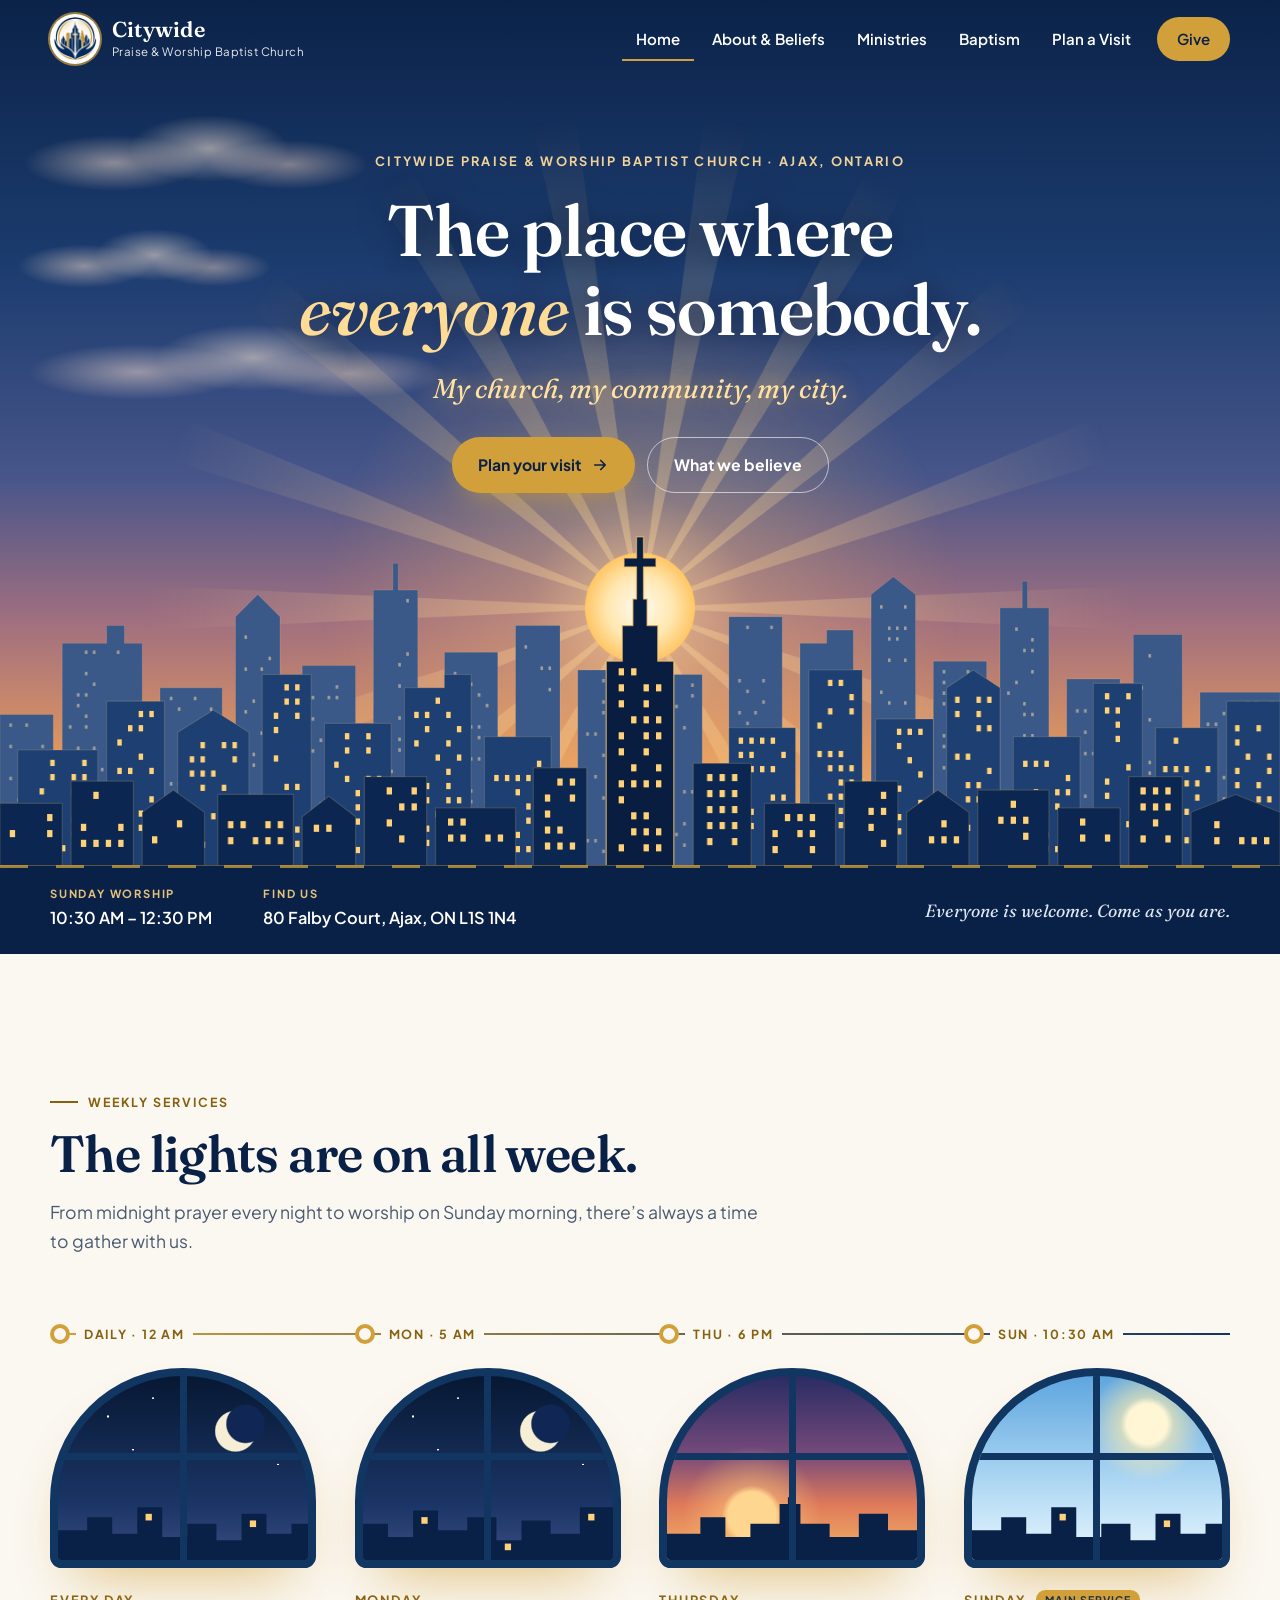
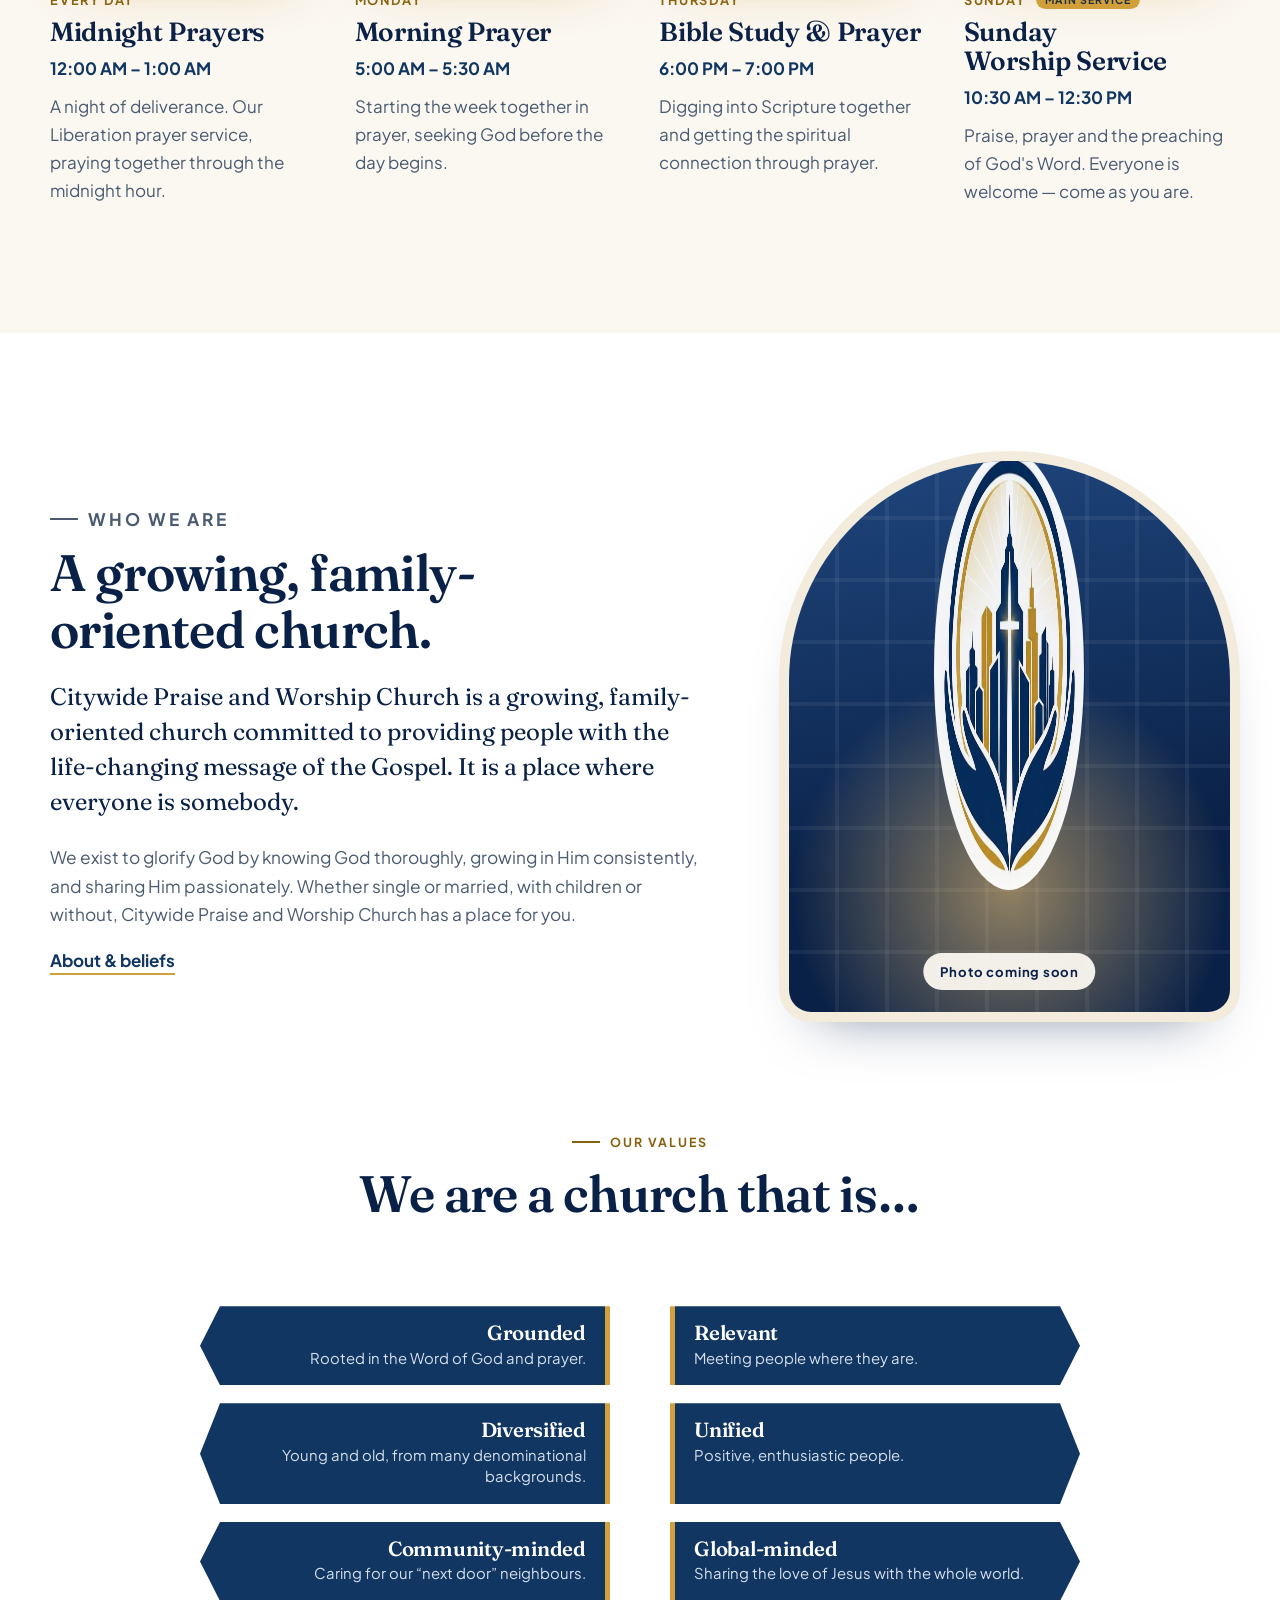
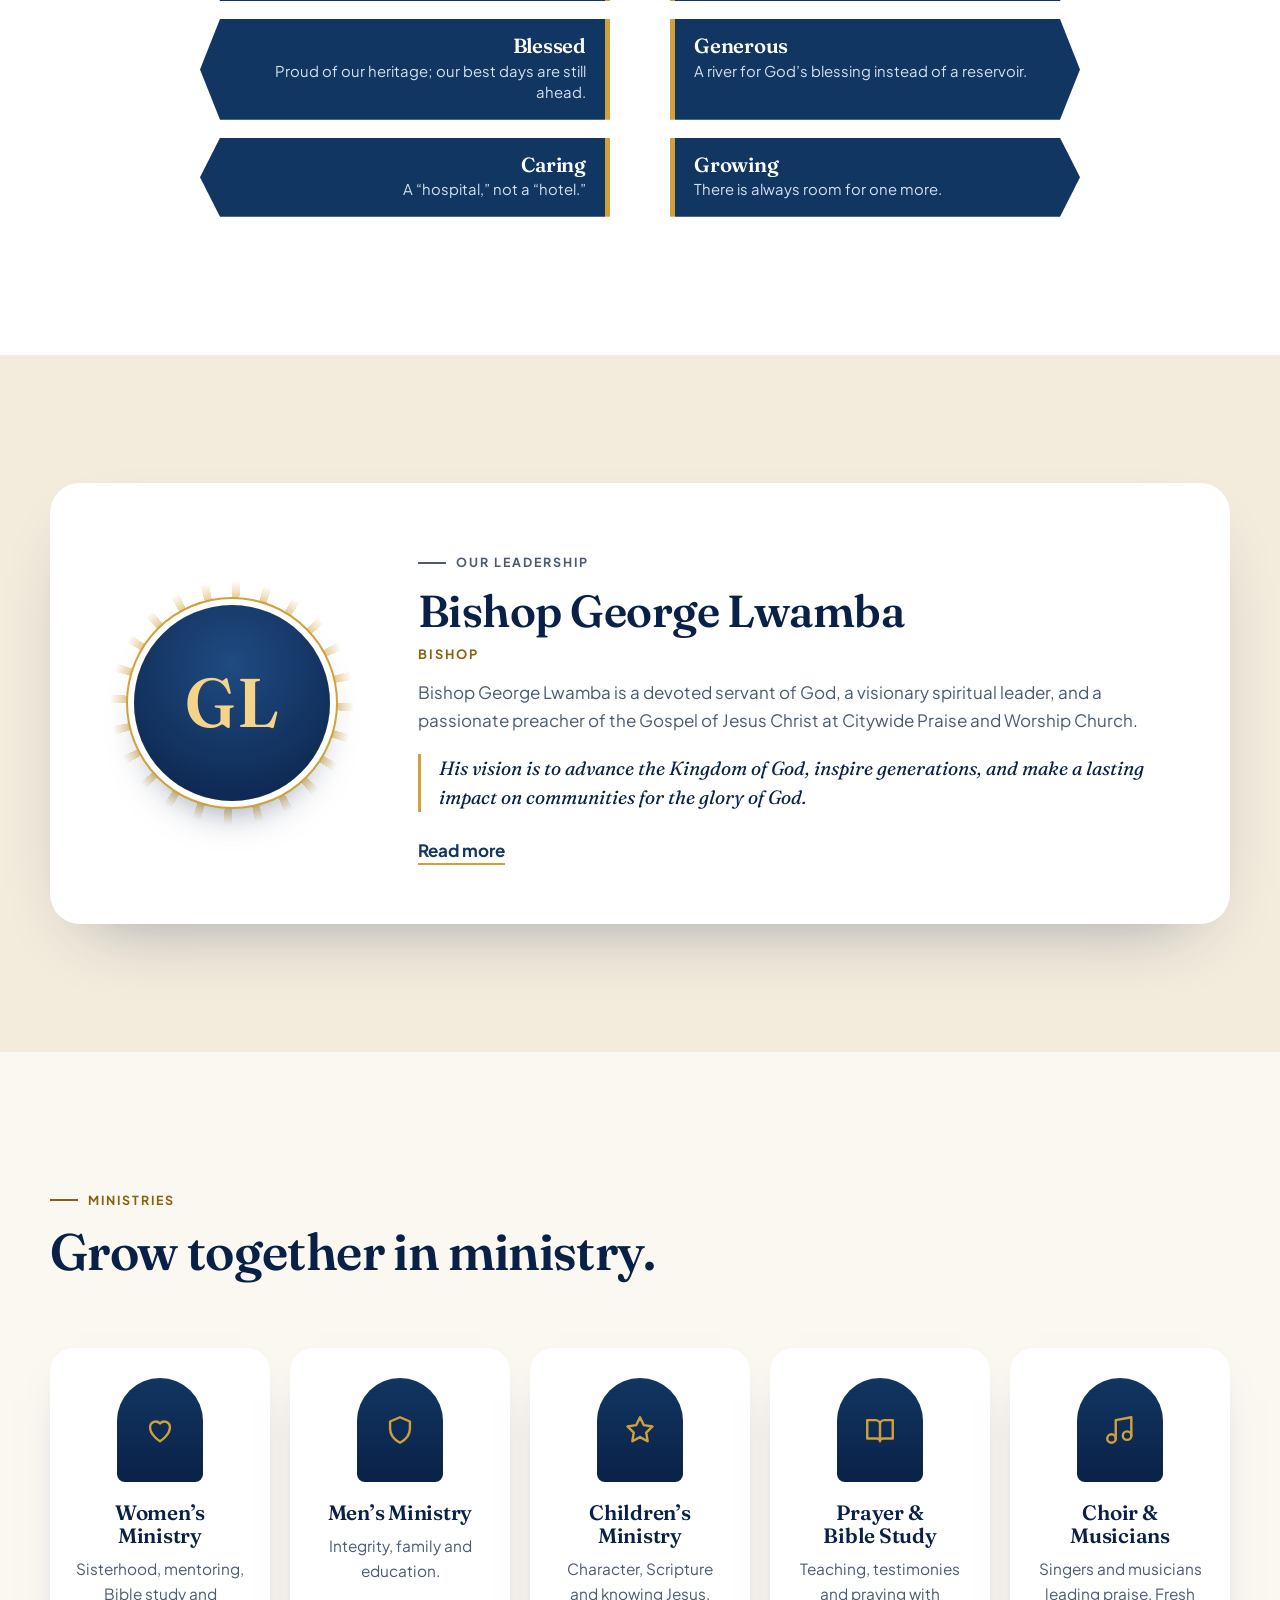
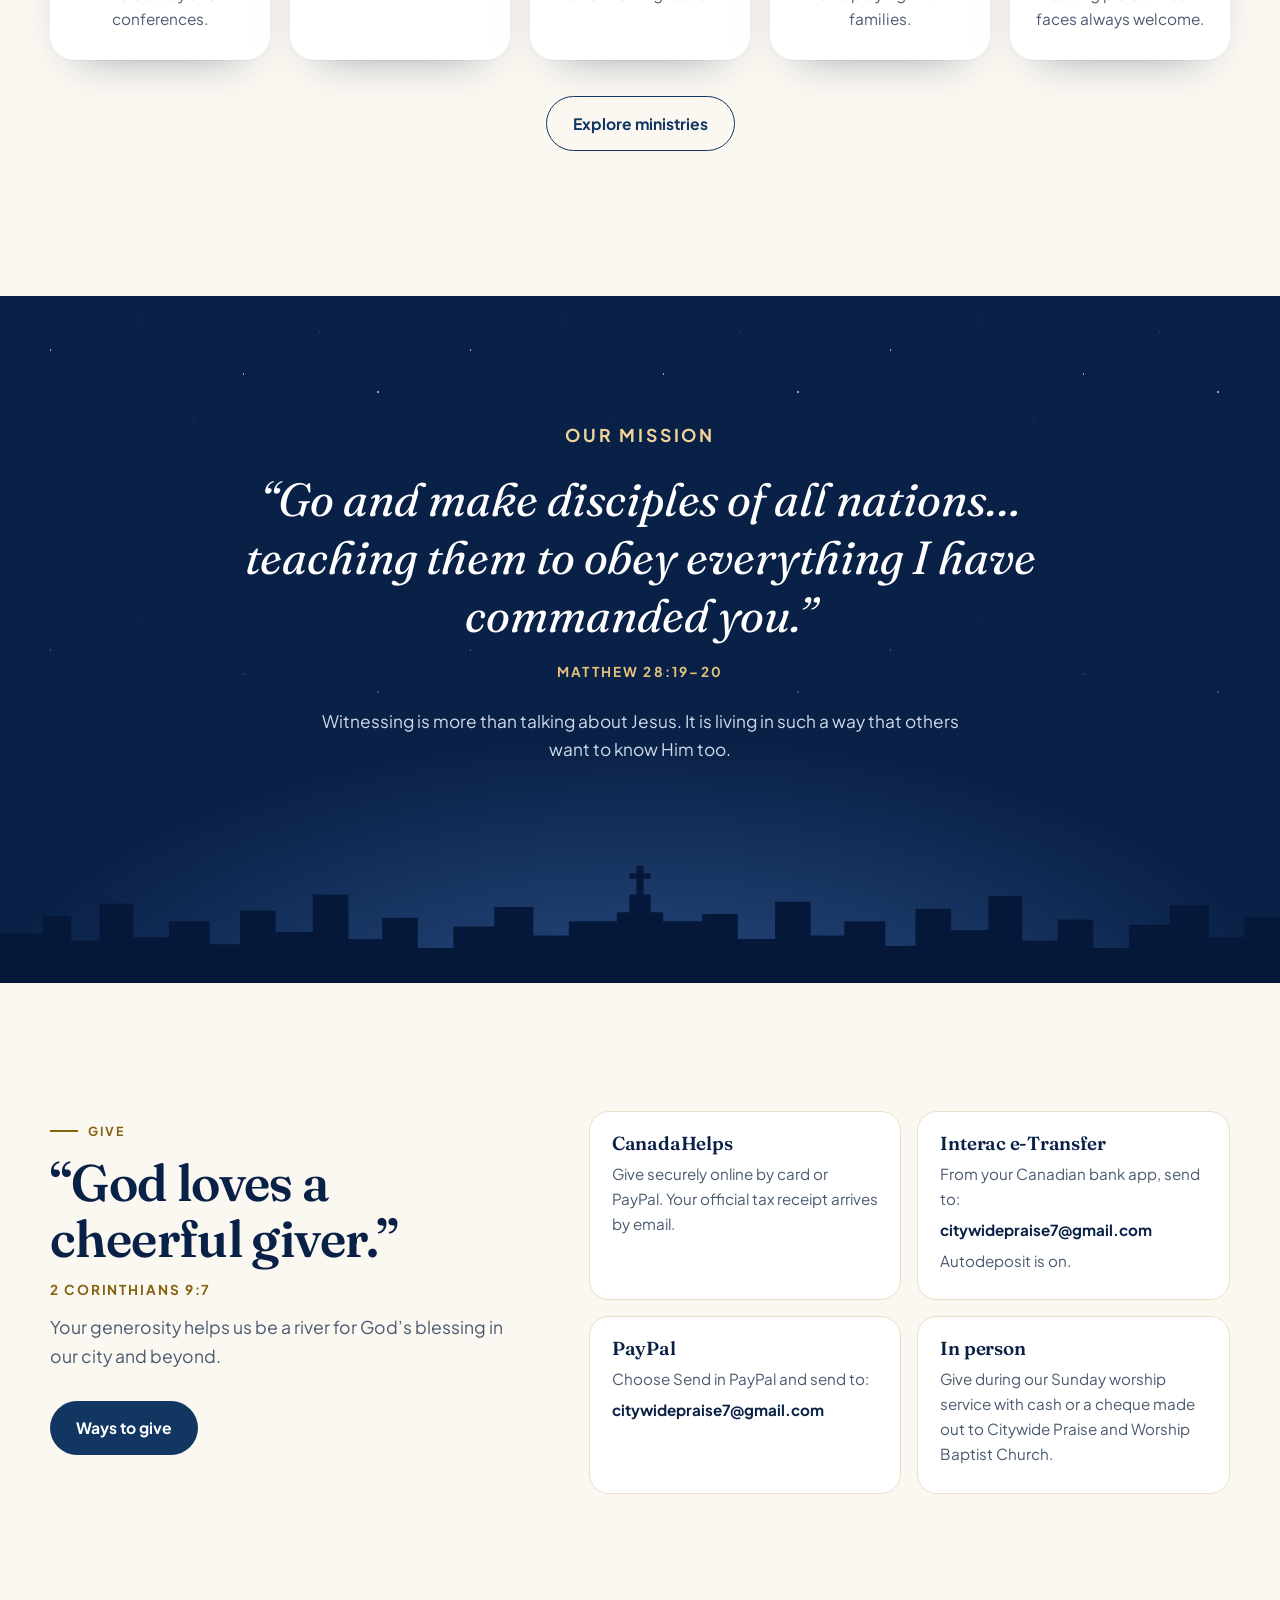
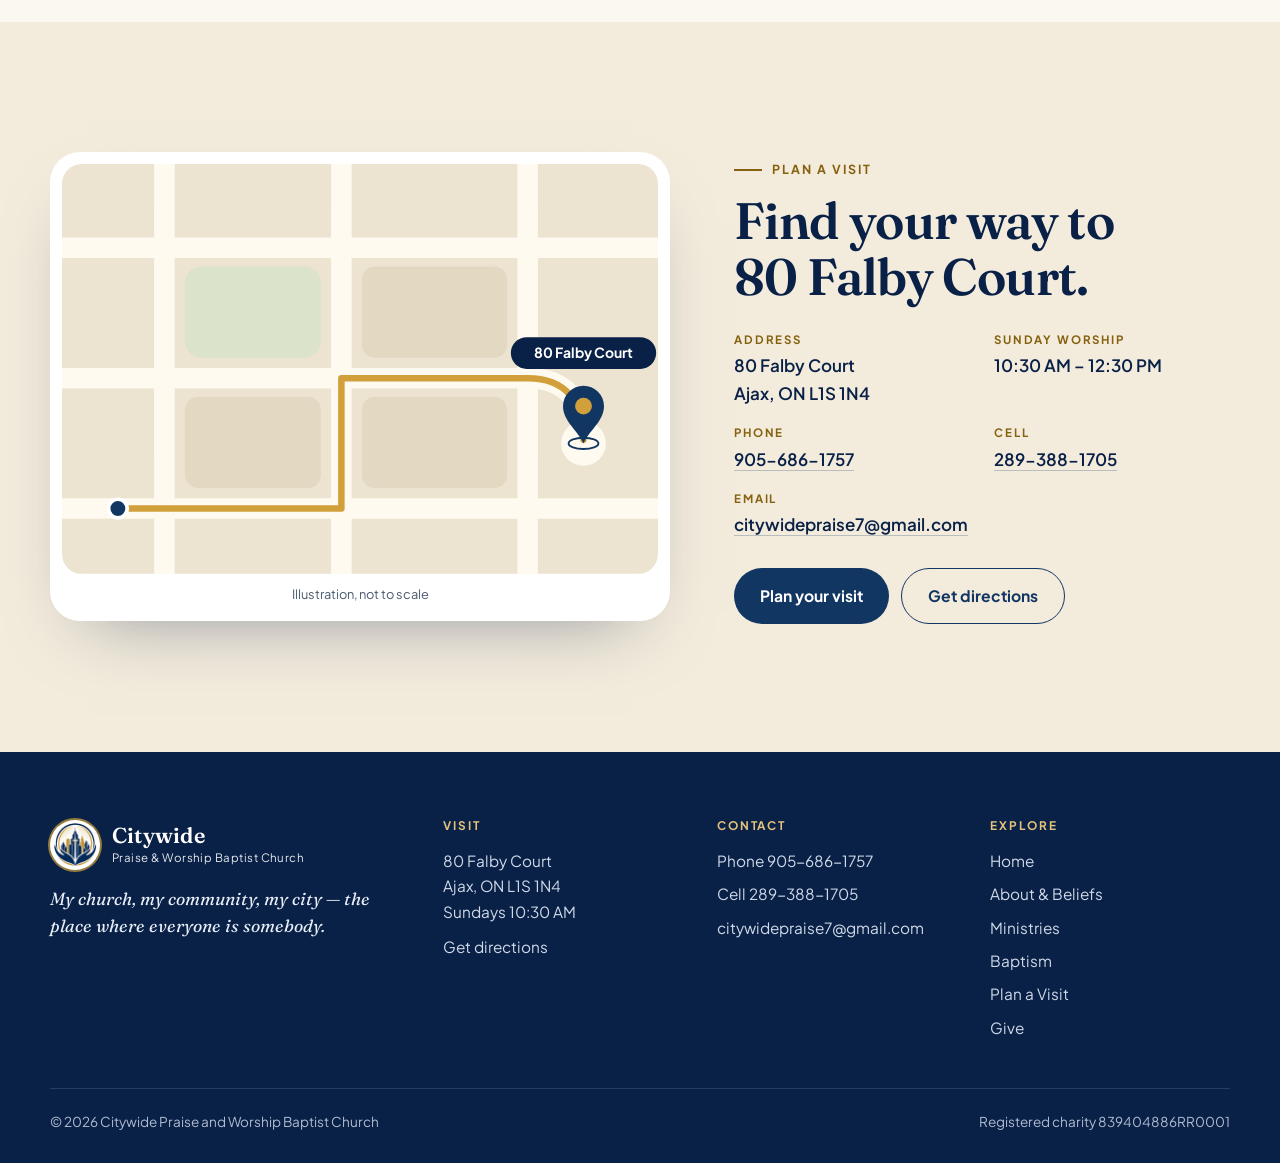
==== commit bb07f019: "Add Baptism page, Midnight Prayers, Choir & Musician Ministry - New baptism.html (in the main menu):" ====
--- a/index.html
+++ b/index.html
@@ -143,7 +143,7 @@
     <div class="sec-head rv">
       <p class="eyebrow">Weekly services</p>
       <h2 id="services-h">The lights are on all week.</h2>
-      <p class="lede">From prayer before the sun comes up on Monday to worship on Sunday morning, come and gather with us.</p>
+      <p class="lede">From midnight prayer every night to worship on Sunday morning, there’s always a time to gather with us.</p>
     </div>
     <div data-services data-io></div>
   </div>
@@ -215,6 +215,7 @@
       <li class="min rv" style="transition-delay:.1s"><div class="arch" aria-hidden="true"><svg viewBox="0 0 24 24"><path d="M12 3l7 3v5c0 4.5-3 8-7 10-4-2-7-5.5-7-10V6z"/></svg></div><h3>Men’s Ministry</h3><p>Integrity, family and education.</p></li>
       <li class="min rv" style="transition-delay:.2s"><div class="arch" aria-hidden="true"><svg viewBox="0 0 24 24"><path d="M12 3l2.7 5.6 6.1.9-4.4 4.3 1 6.1L12 17l-5.4 2.9 1-6.1-4.4-4.3 6.1-.9z"/></svg></div><h3>Children’s Ministry</h3><p>Character, Scripture and knowing Jesus.</p></li>
       <li class="min rv" style="transition-delay:.3s"><div class="arch" aria-hidden="true"><svg viewBox="0 0 24 24"><path d="M3 5h6a3 3 0 0 1 3 3v12a2 2 0 0 0-2-2H3zM21 5h-6a3 3 0 0 0-3 3v12a2 2 0 0 1 2-2h7z"/></svg></div><h3>Prayer &amp; Bible Study</h3><p>Teaching, testimonies and praying with families.</p></li>
+      <li class="min rv" style="transition-delay:.4s"><div class="arch" aria-hidden="true"><svg viewBox="0 0 24 24"><path d="M9 18V5l11-2v13"/><circle cx="6" cy="18" r="3"/><circle cx="17" cy="16" r="3"/></svg></div><h3>Choir &amp; Musicians</h3><p>Singers and musicians leading praise. Fresh faces always welcome.</p></li>
     </ul>
     <p class="mins-foot"><a class="btn btn-line" href="ministries.html">Explore ministries</a></p>
   </div>
--- a/assets/css/style.css
+++ b/assets/css/style.css
@@ -175,22 +175,22 @@
 .js .rv.in { opacity: 1; transform: none; }
 
 /* ---------- weekly services: lit-window timeline ---------- */
-.week { list-style: none; margin: 0; padding: 0; display: grid; grid-template-columns: repeat(3, 1fr); gap: clamp(22px, 3vw, 44px); position: relative; }
+.week { list-style: none; margin: 0; padding: 0; display: grid; grid-template-columns: repeat(auto-fit, minmax(220px, 1fr)); gap: clamp(22px, 3vw, 44px); position: relative; }
 .week::before { content: ""; position: absolute; left: 10px; right: 0; top: 9px; height: 2px; background: linear-gradient(90deg, var(--gold), var(--navy)); transform-origin: left; transition: transform 1.8s cubic-bezier(.6,.1,.2,1); }
 .js .week::before { transform: scaleX(0); }
 .js .in .week::before { transform: none; }
 .slot { position: relative; padding-top: 44px; }
 .slot::before { content: ""; position: absolute; left: 0; top: 0; width: 20px; height: 20px; border-radius: 50%; background: var(--cream); border: 4px solid var(--gold); }
-.tick { position: absolute; left: 32px; top: 0; margin: 0; font: 700 .78rem/20px var(--sans); letter-spacing: .14em; text-transform: uppercase; color: var(--gold-ink); }
+.tick { position: absolute; left: 26px; top: 0; margin: 0; padding: 0 8px; background: var(--cream); z-index: 1; font: 700 .78rem/20px var(--sans); letter-spacing: .14em; text-transform: uppercase; color: var(--gold-ink); }
 .pane { position: relative; max-width: 420px; aspect-ratio: 4/3; border: 8px solid var(--navy); border-radius: 140px 140px 12px 12px; overflow: hidden; box-shadow: 0 24px 50px -26px rgba(10,33,71,.5); }
 .pane::before, .pane::after { content: ""; position: absolute; background: var(--navy); z-index: 2; }
 .pane::before { left: 50%; top: 0; bottom: 0; width: 7px; margin-left: -3.5px; }
 .pane::after { left: 0; right: 0; top: 42%; height: 7px; }
 .pane svg { position: absolute; left: 0; bottom: 0; width: 100%; height: 36%; fill: #0a2147; }
 .pane svg rect { fill: var(--win); }
-.pane.night { background: radial-gradient(circle at 75% 26%, #102654 0 8%, transparent 8.6%), radial-gradient(circle at 71% 30%, #f6efd6 0 9%, transparent 9.6%), radial-gradient(1.4px 1.4px at 20% 22%, #fff 60%, transparent), radial-gradient(1px 1px at 38% 12%, #fff 60%, transparent), radial-gradient(1.2px 1.2px at 30% 40%, #fff 60%, transparent), radial-gradient(1px 1px at 88% 48%, #fff 60%, transparent), linear-gradient(#071833, #1b3566 70%, #3b4c82); }
-.pane.dusk { background: radial-gradient(circle at 34% 76%, #ffd690 0 11%, rgba(255,196,120,.5) 14%, transparent 32%), linear-gradient(#2a2c63 0%, #74497a 42%, #df7a5a 70%, #f6b766 100%); }
-.pane.day { background: radial-gradient(circle at 70% 26%, #fff6d6 0 9%, rgba(255,236,170,.6) 12%, transparent 26%), linear-gradient(#5ea6df, #bfe1f7 70%, #e9f5fc); }
+.pane.sky-night { background: radial-gradient(circle at 75% 26%, #102654 0 8%, transparent 8.6%), radial-gradient(circle at 71% 30%, #f6efd6 0 9%, transparent 9.6%), radial-gradient(1.4px 1.4px at 20% 22%, #fff 60%, transparent), radial-gradient(1px 1px at 38% 12%, #fff 60%, transparent), radial-gradient(1.2px 1.2px at 30% 40%, #fff 60%, transparent), radial-gradient(1px 1px at 88% 48%, #fff 60%, transparent), linear-gradient(#071833, #1b3566 70%, #3b4c82); }
+.pane.sky-dusk { background: radial-gradient(circle at 34% 76%, #ffd690 0 11%, rgba(255,196,120,.5) 14%, transparent 32%), linear-gradient(#2a2c63 0%, #74497a 42%, #df7a5a 70%, #f6b766 100%); }
+.pane.sky-day { background: radial-gradient(circle at 70% 26%, #fff6d6 0 9%, rgba(255,236,170,.6) 12%, transparent 26%), linear-gradient(#5ea6df, #bfe1f7 70%, #e9f5fc); }
 .js .slot .pane { filter: brightness(.28) saturate(.3); }
 .in .slot .pane { animation: paneOn 1.5s ease both; }
 .in .slot:nth-child(1) .pane { animation-delay: .6s; }
@@ -253,7 +253,7 @@
 .leader-card .vision { font: italic 400 1.2rem/1.5 var(--serif); color: var(--deep); border-left: 3px solid var(--gold); padding-left: 18px; margin: 20px 0 24px; }
 
 /* ---------- ministries ---------- */
-.mins { display: grid; grid-template-columns: repeat(4, 1fr); gap: 20px; list-style: none; margin: 0; padding: 0; }
+.mins { display: grid; grid-template-columns: repeat(auto-fit, minmax(200px, 1fr)); gap: 20px; list-style: none; margin: 0; padding: 0; }
 .min { background: #fff; border-radius: 24px; padding: 30px 24px 28px; text-align: center; box-shadow: 0 1px 0 rgba(10,33,71,.05), 0 20px 44px -30px rgba(10,33,71,.55); transition: transform .35s var(--ease); }
 .min:hover { transform: translateY(-6px); }
 .arch { width: 86px; height: 104px; margin: 0 auto 20px; border-radius: 43px 43px 8px 8px; display: grid; place-items: center; color: var(--gold); background: linear-gradient(180deg, var(--navy), var(--deep)); transition: background .4s, color .4s, box-shadow .4s; flex: none; }
@@ -340,6 +340,21 @@
 details[open] summary::after { content: "–"; }
 details p { padding-bottom: 18px; margin: 0; color: var(--muted); }
 
+/* ---------- baptism page ---------- */
+.water { position: relative; height: clamp(46px, 6vw, 70px); margin-top: -1px; overflow: hidden; background: linear-gradient(180deg, var(--deep), #123d70); }
+.water::before, .water::after { content: ""; position: absolute; inset: 0 -50%; background: repeating-radial-gradient(ellipse 60px 6px at 50% 50%, rgba(255,226,166,.35) 0 1px, transparent 2px 18px); background-size: 240px 26px; animation: ripple 14s linear infinite; opacity: .7; }
+.water::after { background-size: 320px 34px; animation-duration: 22s; animation-direction: reverse; opacity: .45; }
+@keyframes ripple { to { transform: translateX(240px); } }
+.belief-quote { display: grid; grid-template-columns: 1.1fr .9fr; gap: clamp(30px, 5vw, 70px); align-items: center; }
+.belief-quote blockquote { margin: 0; background: #fff; border-radius: 28px; padding: clamp(26px, 4vw, 44px); border-left: 6px solid var(--gold); font: italic 400 clamp(1.25rem, 2vw, 1.55rem)/1.5 var(--serif); color: var(--deep); box-shadow: 0 24px 50px -34px rgba(10,33,71,.55); }
+.belief-quote cite { display: block; margin-top: 16px; font: 700 .78rem/1 var(--sans); font-style: normal; letter-spacing: .14em; text-transform: uppercase; color: var(--gold-ink); }
+.steps { list-style: none; margin: 0; padding: 0; display: grid; grid-template-columns: repeat(auto-fit, minmax(220px, 1fr)); gap: 20px; counter-reset: step; }
+.steps li { position: relative; counter-increment: step; background: #fff; border-radius: 24px; padding: 70px 24px 26px; box-shadow: 0 20px 44px -34px rgba(10,33,71,.55); }
+.steps li::before { content: counter(step); position: absolute; left: 24px; top: 20px; width: 38px; height: 44px; border-radius: 19px 19px 6px 6px; display: grid; place-items: center; background: linear-gradient(180deg, var(--navy), var(--deep)); color: var(--gold-soft); font: 700 1rem/1 var(--sans); }
+.steps h3 { font-size: 1.3rem; color: var(--deep); margin-bottom: 8px; }
+.steps p { margin: 0; color: var(--muted); }
+@media (max-width: 860px) { .belief-quote { grid-template-columns: 1fr; } }
+
 /* ---------- call to action band ---------- */
 .cta-band { position: relative; overflow: hidden; display: flex; flex-wrap: wrap; justify-content: space-between; align-items: center; gap: 24px; padding: clamp(32px, 6vw, 56px); border-radius: 30px; color: #fff; background: radial-gradient(ellipse 60% 120% at 85% 120%, rgba(246,194,114,.55), transparent 60%), linear-gradient(120deg, var(--deep), var(--navy)); }
 .cta-band h2 { color: #fff; margin-bottom: 6px; font-size: clamp(1.7rem, 3.4vw, 2.4rem); }
@@ -362,7 +377,6 @@
 
 /* ---------- responsive ---------- */
 @media (max-width: 980px) {
-  .mins { grid-template-columns: 1fr 1fr; }
   .about-grid, .give-grid, .visit-grid, .visit-grid.flip, .leader-card { grid-template-columns: 1fr; }
   .photo { max-width: 380px; width: 100%; margin-inline: auto; }
   .leader-card { text-align: center; justify-items: center; }
@@ -371,7 +385,7 @@
   .street-in { grid-template-columns: 1fr 1fr; }
   .street .welcome { grid-column: 1 / -1; justify-self: start; }
 }
-@media (max-width: 900px) {
+@media (max-width: 1060px) {
   .menu-btn { display: inline-flex; }
   .nav ul { display: none; position: absolute; top: calc(100% + 10px); left: 0; right: 0; flex-direction: column; align-items: stretch; gap: 2px; background: var(--deep); border: 1px solid rgba(209,160,58,.35); border-radius: 20px; padding: 12px; box-shadow: 0 24px 50px -20px rgba(0,0,0,.6); }
   .nav.open ul { display: flex; }
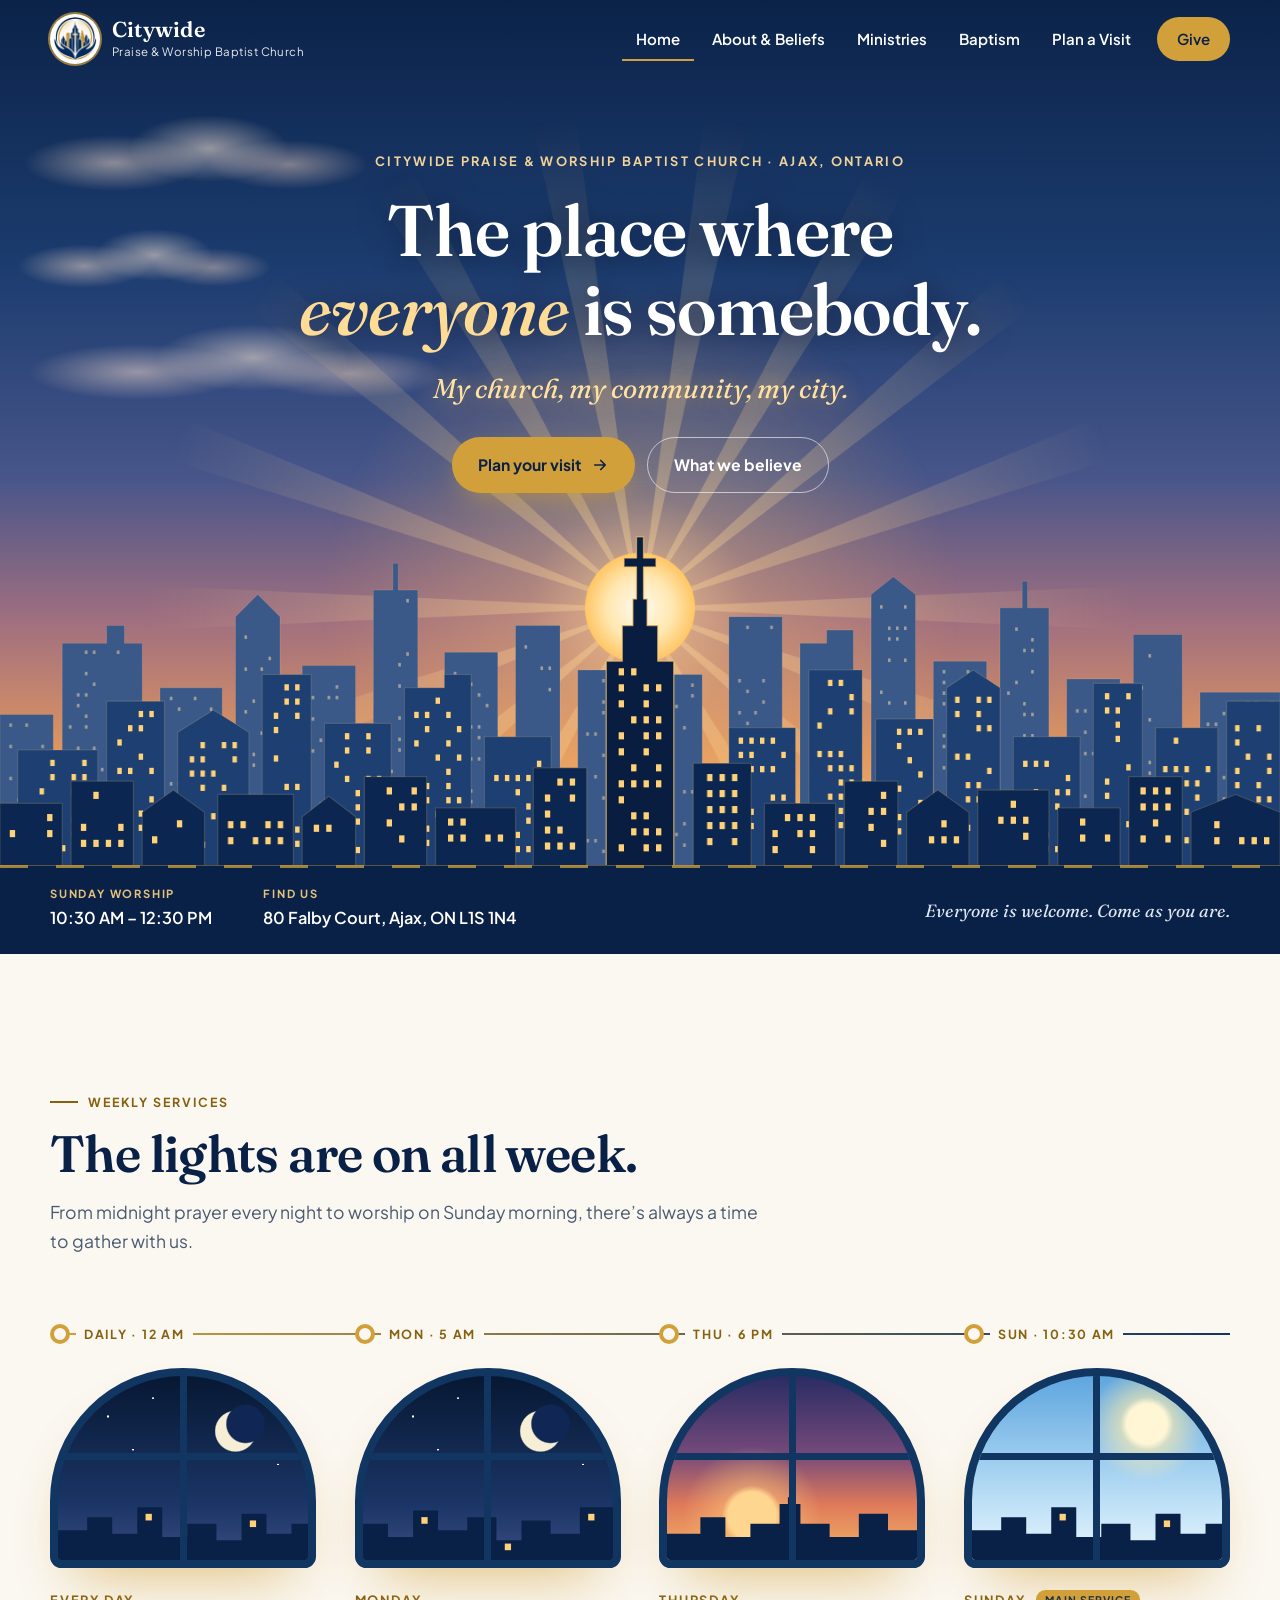
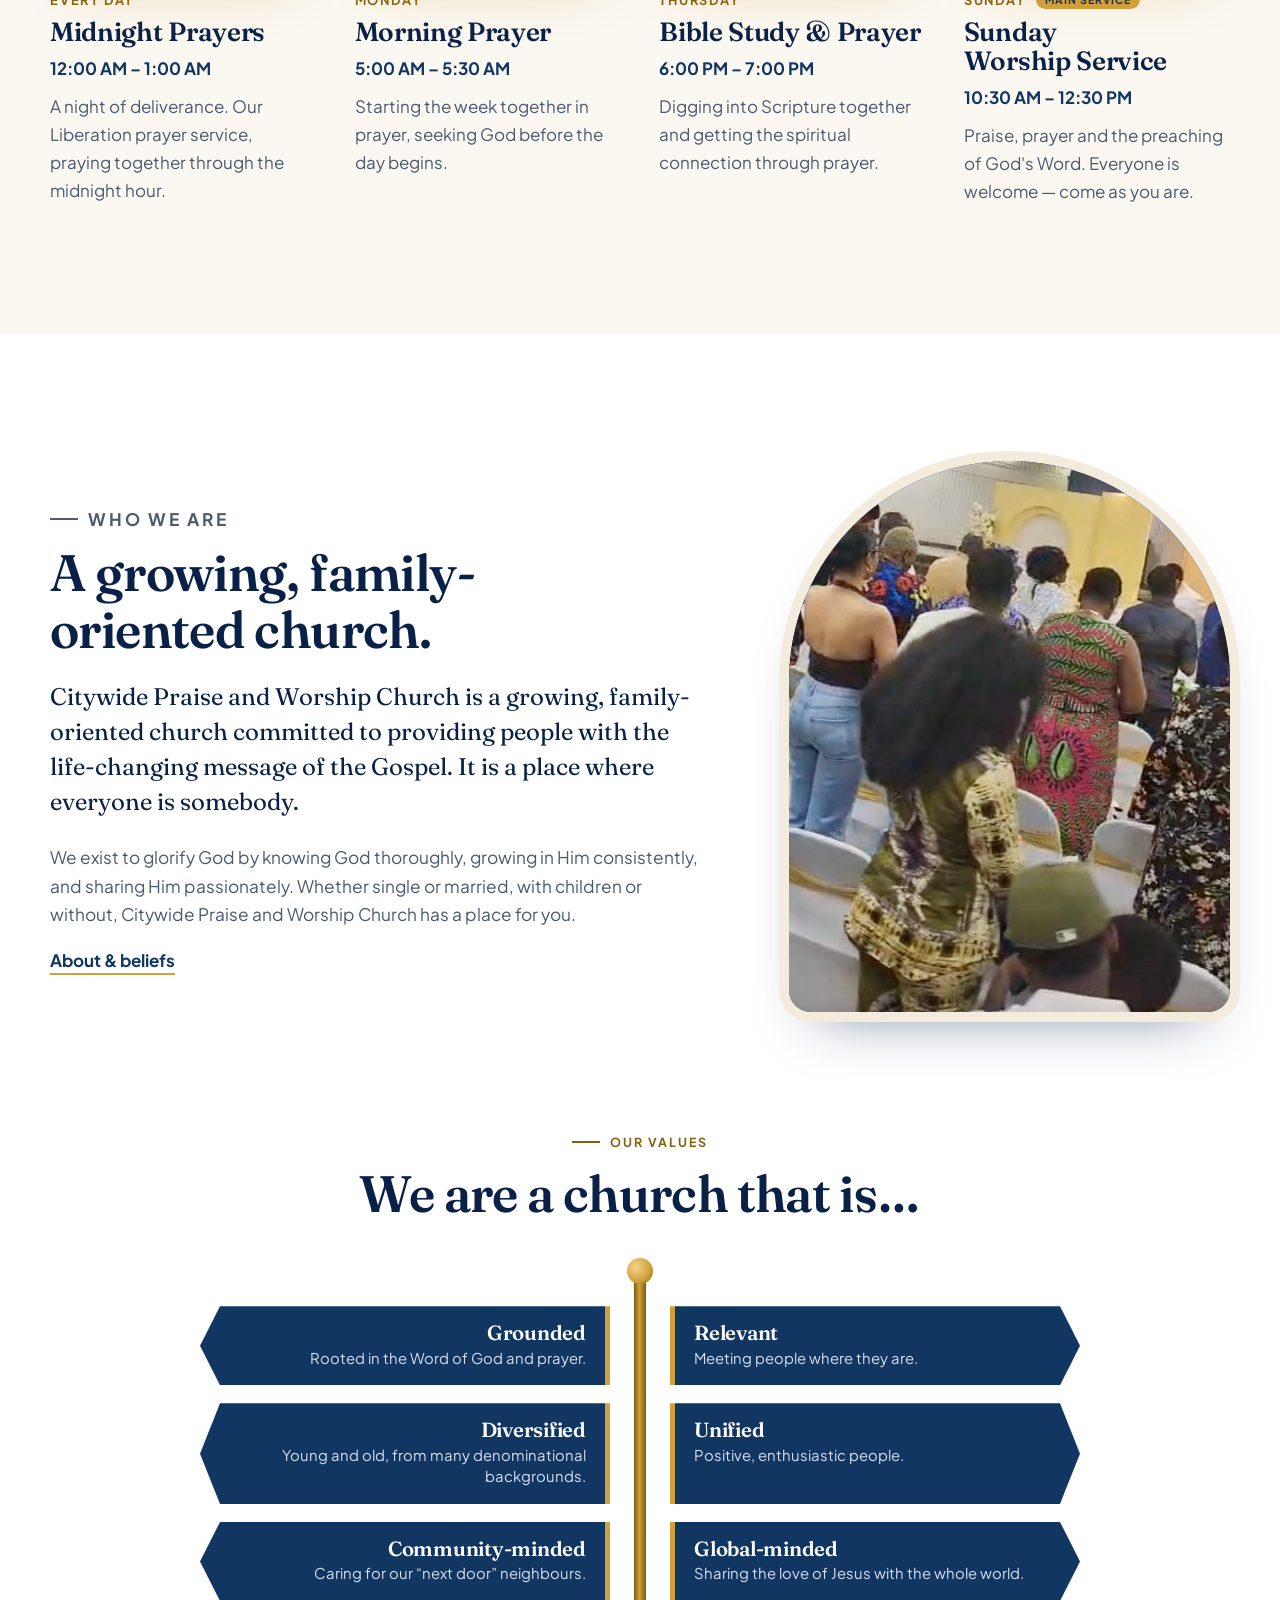
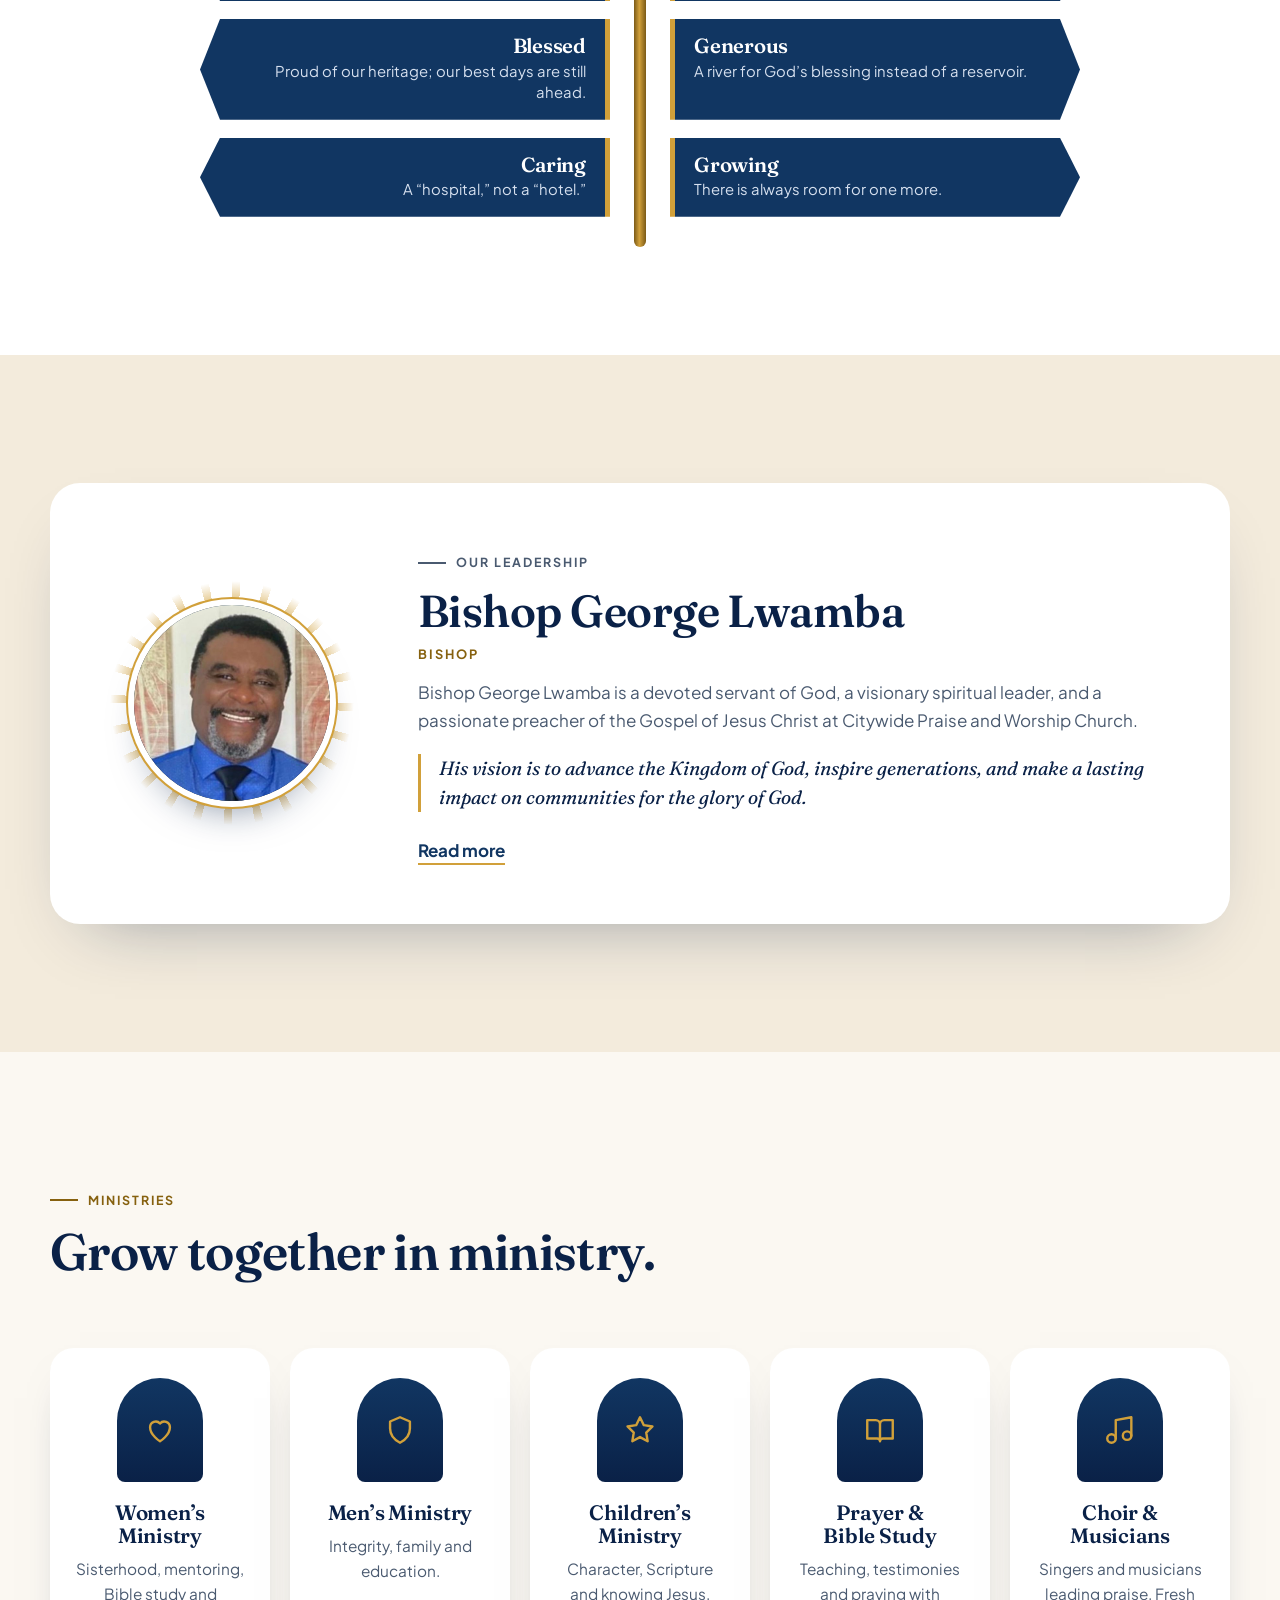
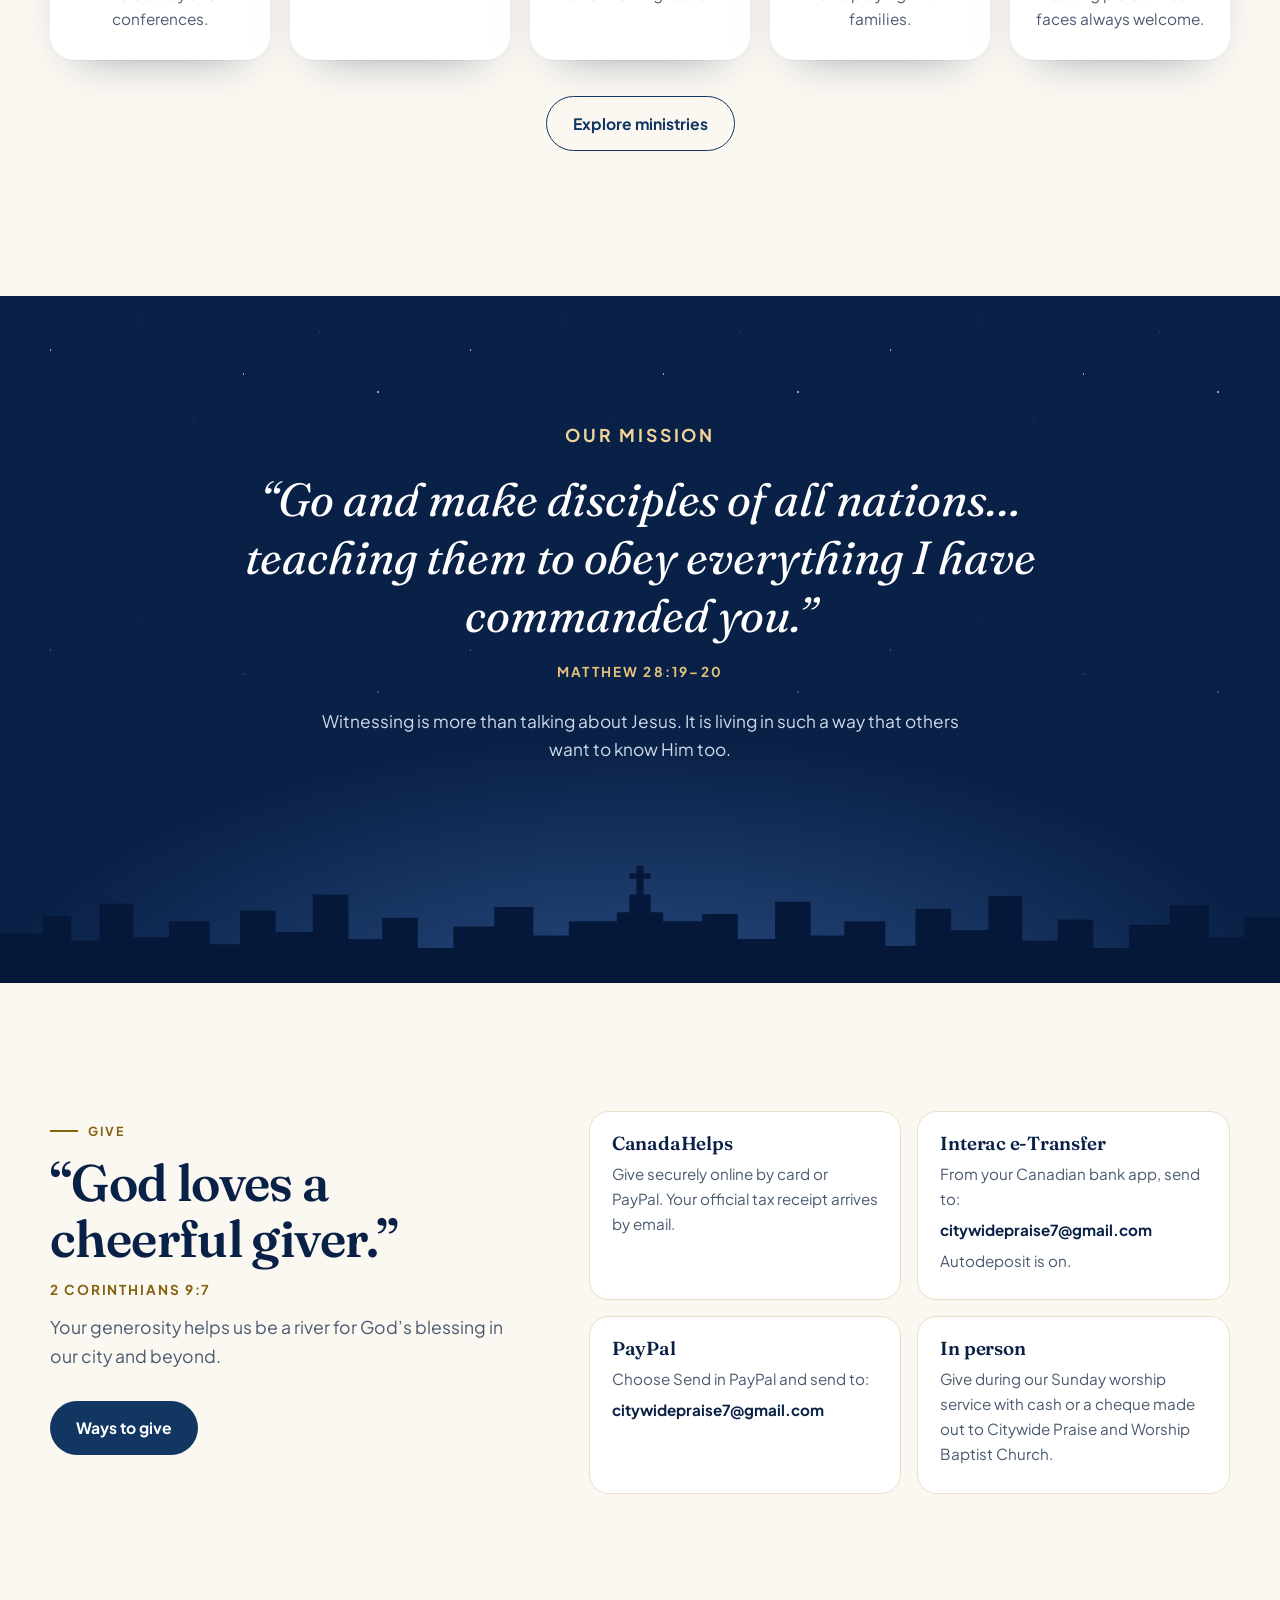
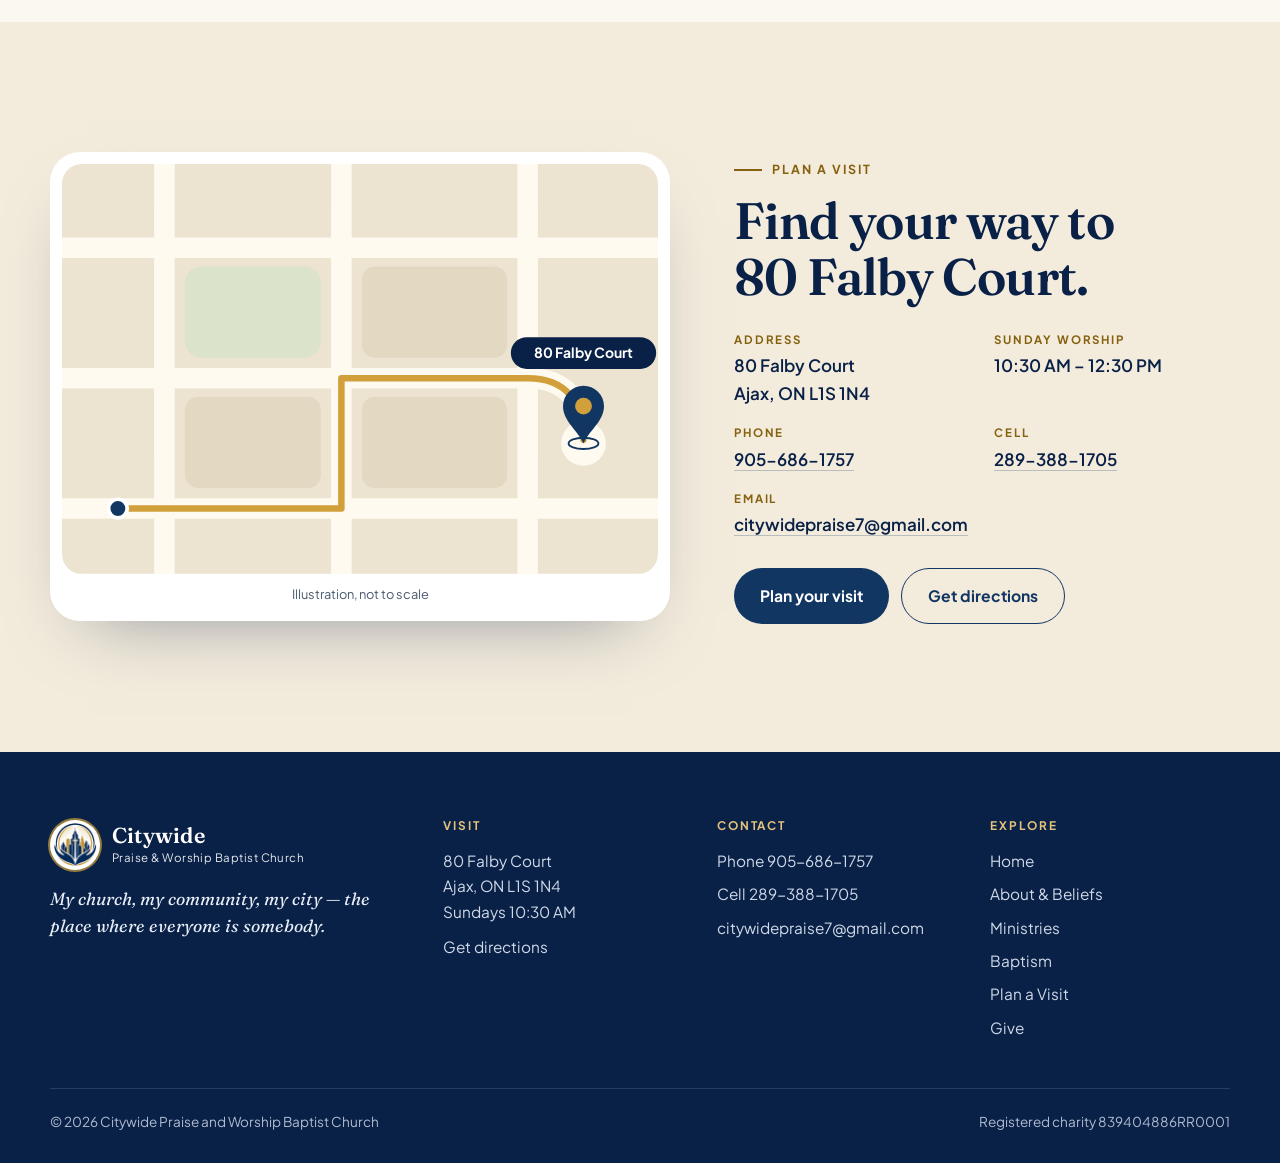
==== commit 29315ceb: "Add church photos: Bishop portrait, baptism gallery, ministries, worship - Bishop Lwamba portrait re" ====
--- a/index.html
+++ b/index.html
@@ -171,11 +171,9 @@
         <p>We exist to glorify God by knowing God thoroughly, growing in Him consistently, and sharing Him passionately. Whether single or married, with children or without, Citywide Praise and Worship Church has a place for you.</p>
         <a class="textlink" href="about.html">About &amp; beliefs</a>
       </div>
-      <!-- To add a real photo: save it as assets/images/congregation.jpg and replace the two lines inside <figure> with
-           <img class="real" src="assets/images/congregation.jpg" alt="Our congregation worshipping together"> -->
+      <!-- To swap this photo: replace assets/images/congregation.jpg (an upright photo works best in the arch) -->
       <figure class="photo rv">
-        <img class="mark" src="assets/images/emblem.jpg" alt="" width="440" height="440" loading="lazy">
-        <figcaption>Photo coming soon</figcaption>
+        <img class="real" src="assets/images/congregation.jpg" alt="Members of the congregation, many in colourful African prints, standing together in worship" width="880" height="1100" loading="lazy">
       </figure>
     </div>
 
--- a/assets/css/style.css
+++ b/assets/css/style.css
@@ -353,7 +353,28 @@
 .steps li::before { content: counter(step); position: absolute; left: 24px; top: 20px; width: 38px; height: 44px; border-radius: 19px 19px 6px 6px; display: grid; place-items: center; background: linear-gradient(180deg, var(--navy), var(--deep)); color: var(--gold-soft); font: 700 1rem/1 var(--sans); }
 .steps h3 { font-size: 1.3rem; color: var(--deep); margin-bottom: 8px; }
 .steps p { margin: 0; color: var(--muted); }
+.belief-quote .lede + blockquote { margin-top: 28px; }
 @media (max-width: 860px) { .belief-quote { grid-template-columns: 1fr; } }
+
+/* ---------- photos: gallery, wide photo, ministry banners ---------- */
+.gallery { display: grid; grid-template-columns: repeat(6, 1fr); gap: 18px; grid-auto-flow: dense; }
+.gallery figure { position: relative; margin: 0; grid-column: span 2; aspect-ratio: 3/4; overflow: hidden; border-radius: 999px 999px 20px 20px; background: var(--cream2); box-shadow: 0 24px 50px -32px rgba(10,33,71,.6); }
+.gallery figure.wide { grid-column: span 4; aspect-ratio: auto; border-radius: 24px; }
+.gallery img { position: absolute; inset: 0; width: 100%; height: 100%; object-fit: cover; transition: transform .8s cubic-bezier(.2,.7,.2,1); }
+.gallery figure:hover img { transform: scale(1.05); }
+.gallery figcaption, .wide-photo figcaption { position: absolute; left: 14px; bottom: 14px; background: rgba(251,248,242,.95); color: var(--deep); font: 700 .8rem/1 var(--sans); letter-spacing: .04em; padding: 8px 14px; border-radius: 999px; }
+.wide-photo { position: relative; margin: 0 0 34px; overflow: hidden; border-radius: 28px; box-shadow: 0 24px 50px -32px rgba(10,33,71,.6); }
+.wide-photo img { display: block; width: 100%; height: auto; aspect-ratio: 16/9; object-fit: cover; }
+.wide-photo figcaption { left: 18px; bottom: 18px; }
+.ministry .banner { grid-column: 1 / -1; margin: 0 0 4px; overflow: hidden; border-radius: 20px; }
+.ministry .banner img { display: block; width: 100%; height: auto; aspect-ratio: 12/5; object-fit: cover; object-position: 50% 30%; }
+@media (max-width: 760px) {
+  .gallery { grid-template-columns: repeat(2, 1fr); gap: 12px; }
+  .gallery figure { grid-column: span 1; }
+  .gallery figure.wide { grid-column: span 2; aspect-ratio: 3/2; }
+  .gallery figcaption { left: 10px; bottom: 10px; font-size: .72rem; padding: 6px 10px; }
+}
+@media (prefers-reduced-motion: reduce) { .gallery img { transition: none; } .gallery figure:hover img { transform: none; } }
 
 /* ---------- call to action band ---------- */
 .cta-band { position: relative; overflow: hidden; display: flex; flex-wrap: wrap; justify-content: space-between; align-items: center; gap: 24px; padding: clamp(32px, 6vw, 56px); border-radius: 30px; color: #fff; background: radial-gradient(ellipse 60% 120% at 85% 120%, rgba(246,194,114,.55), transparent 60%), linear-gradient(120deg, var(--deep), var(--navy)); }
